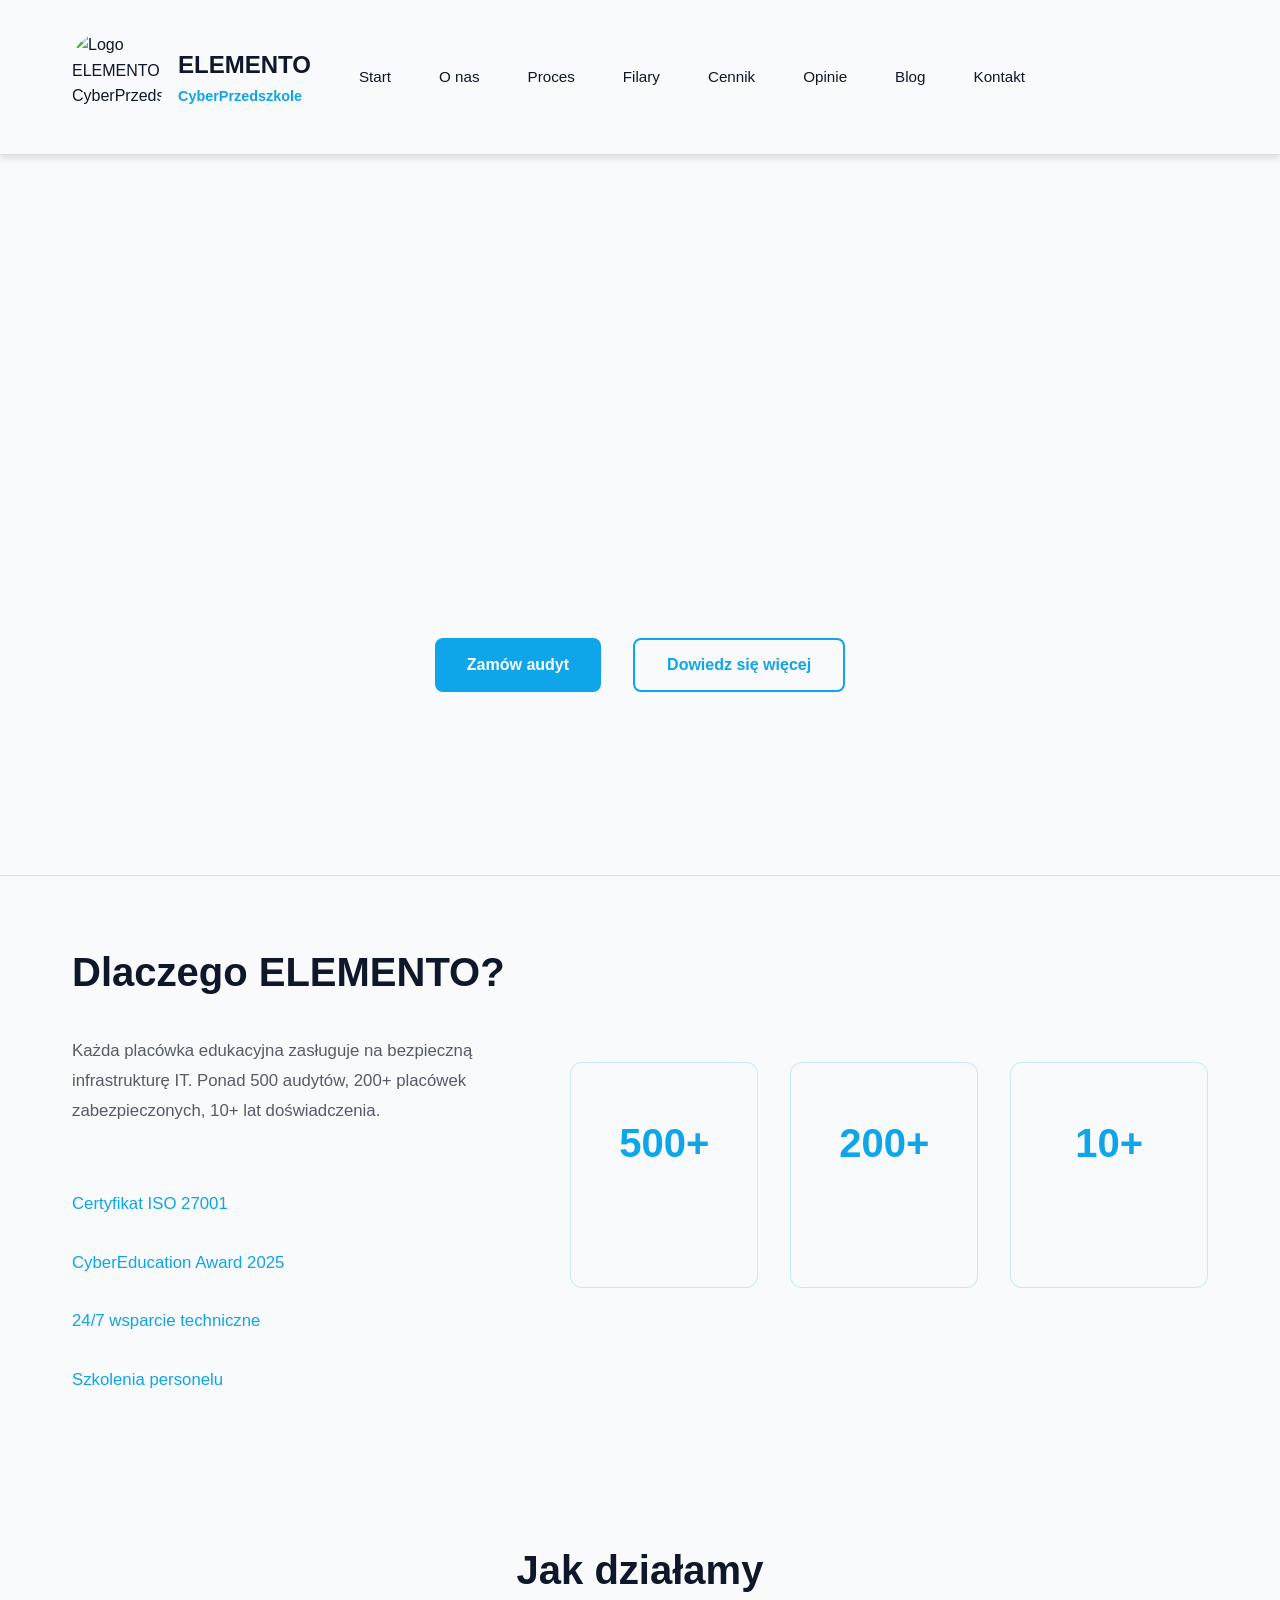
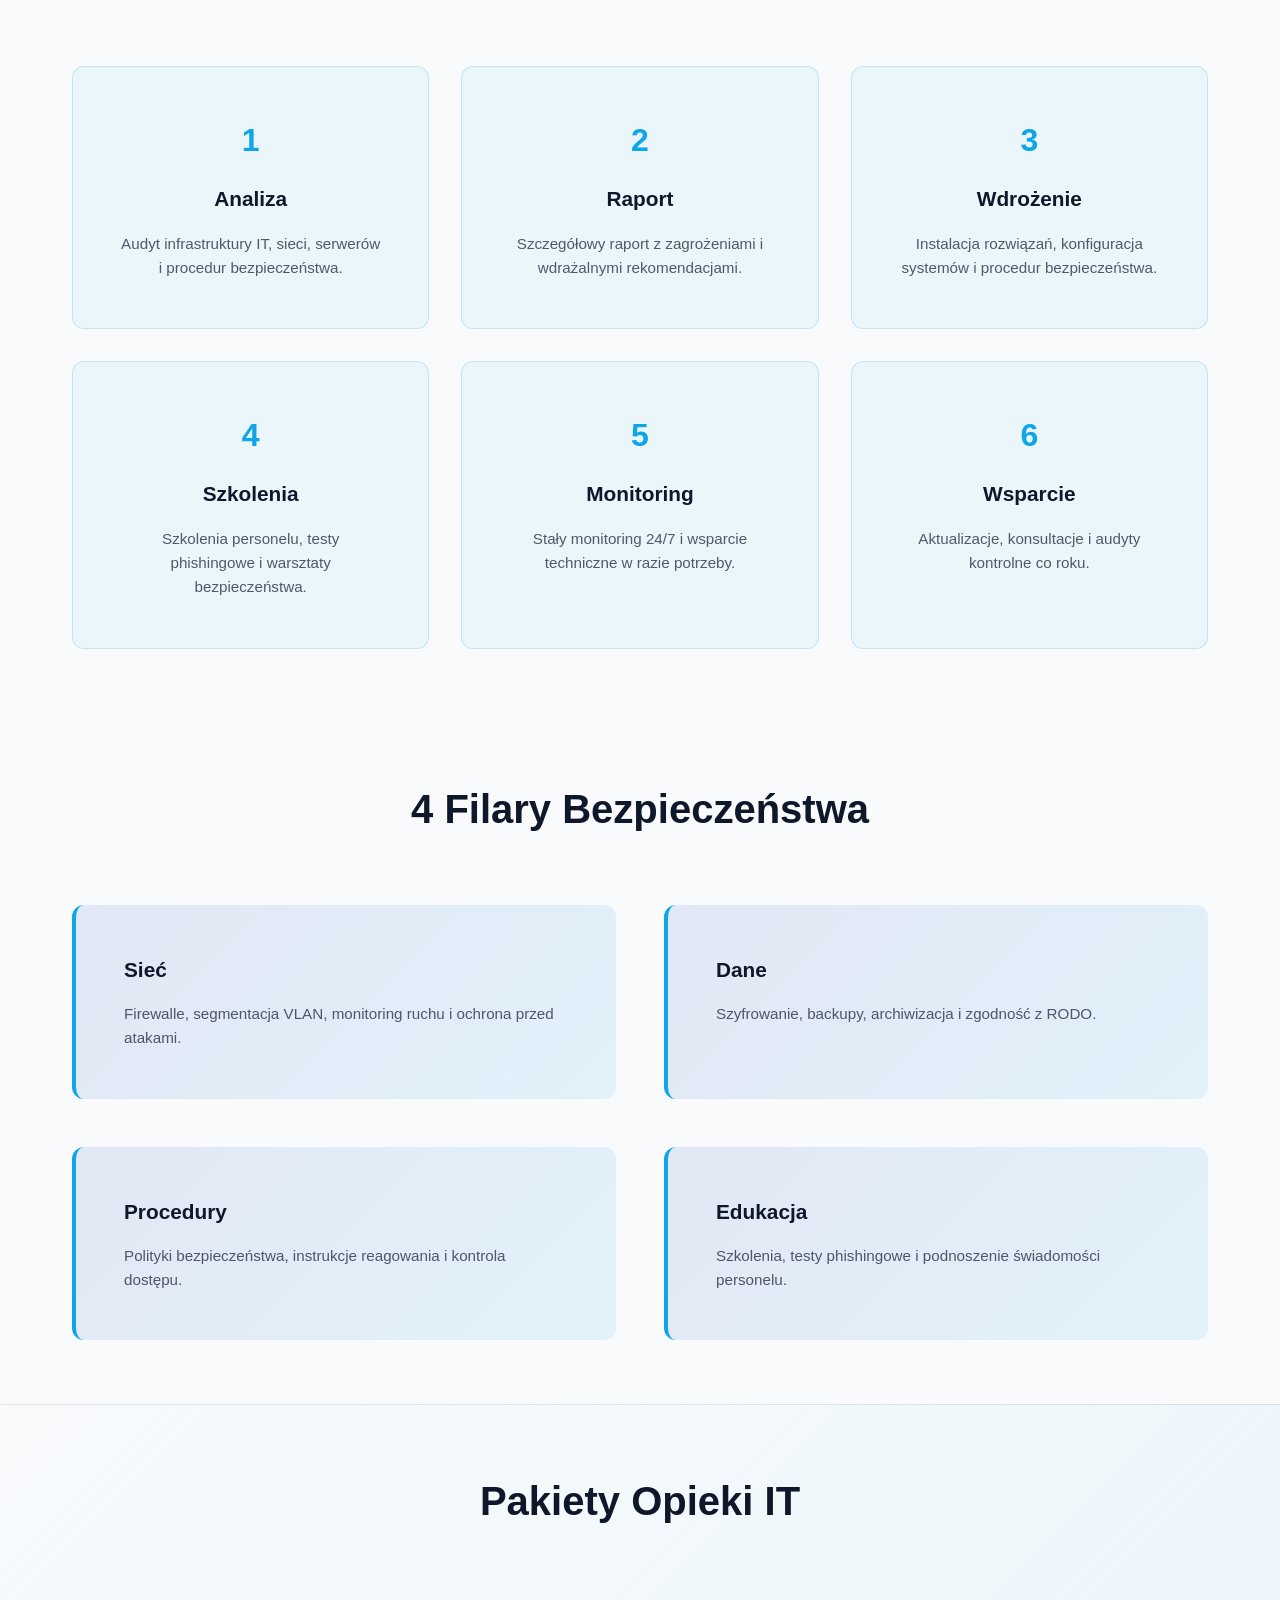
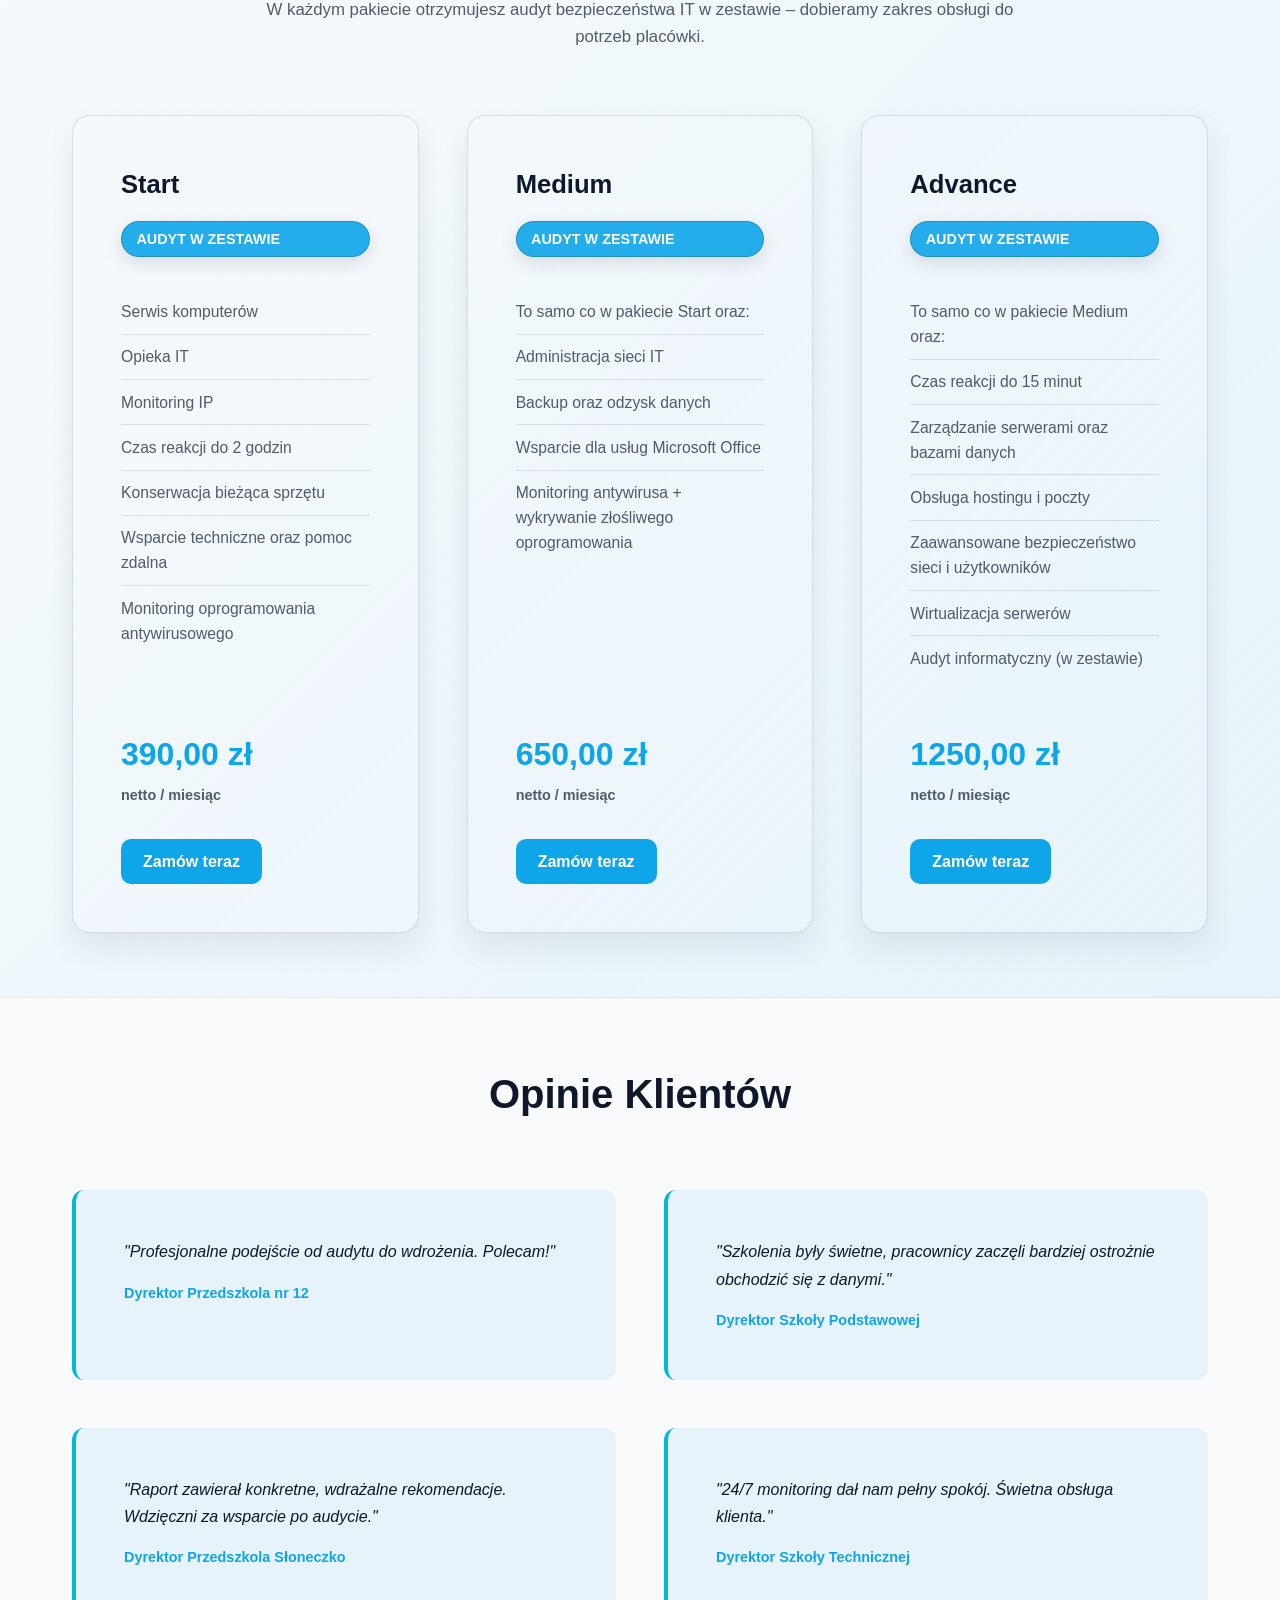
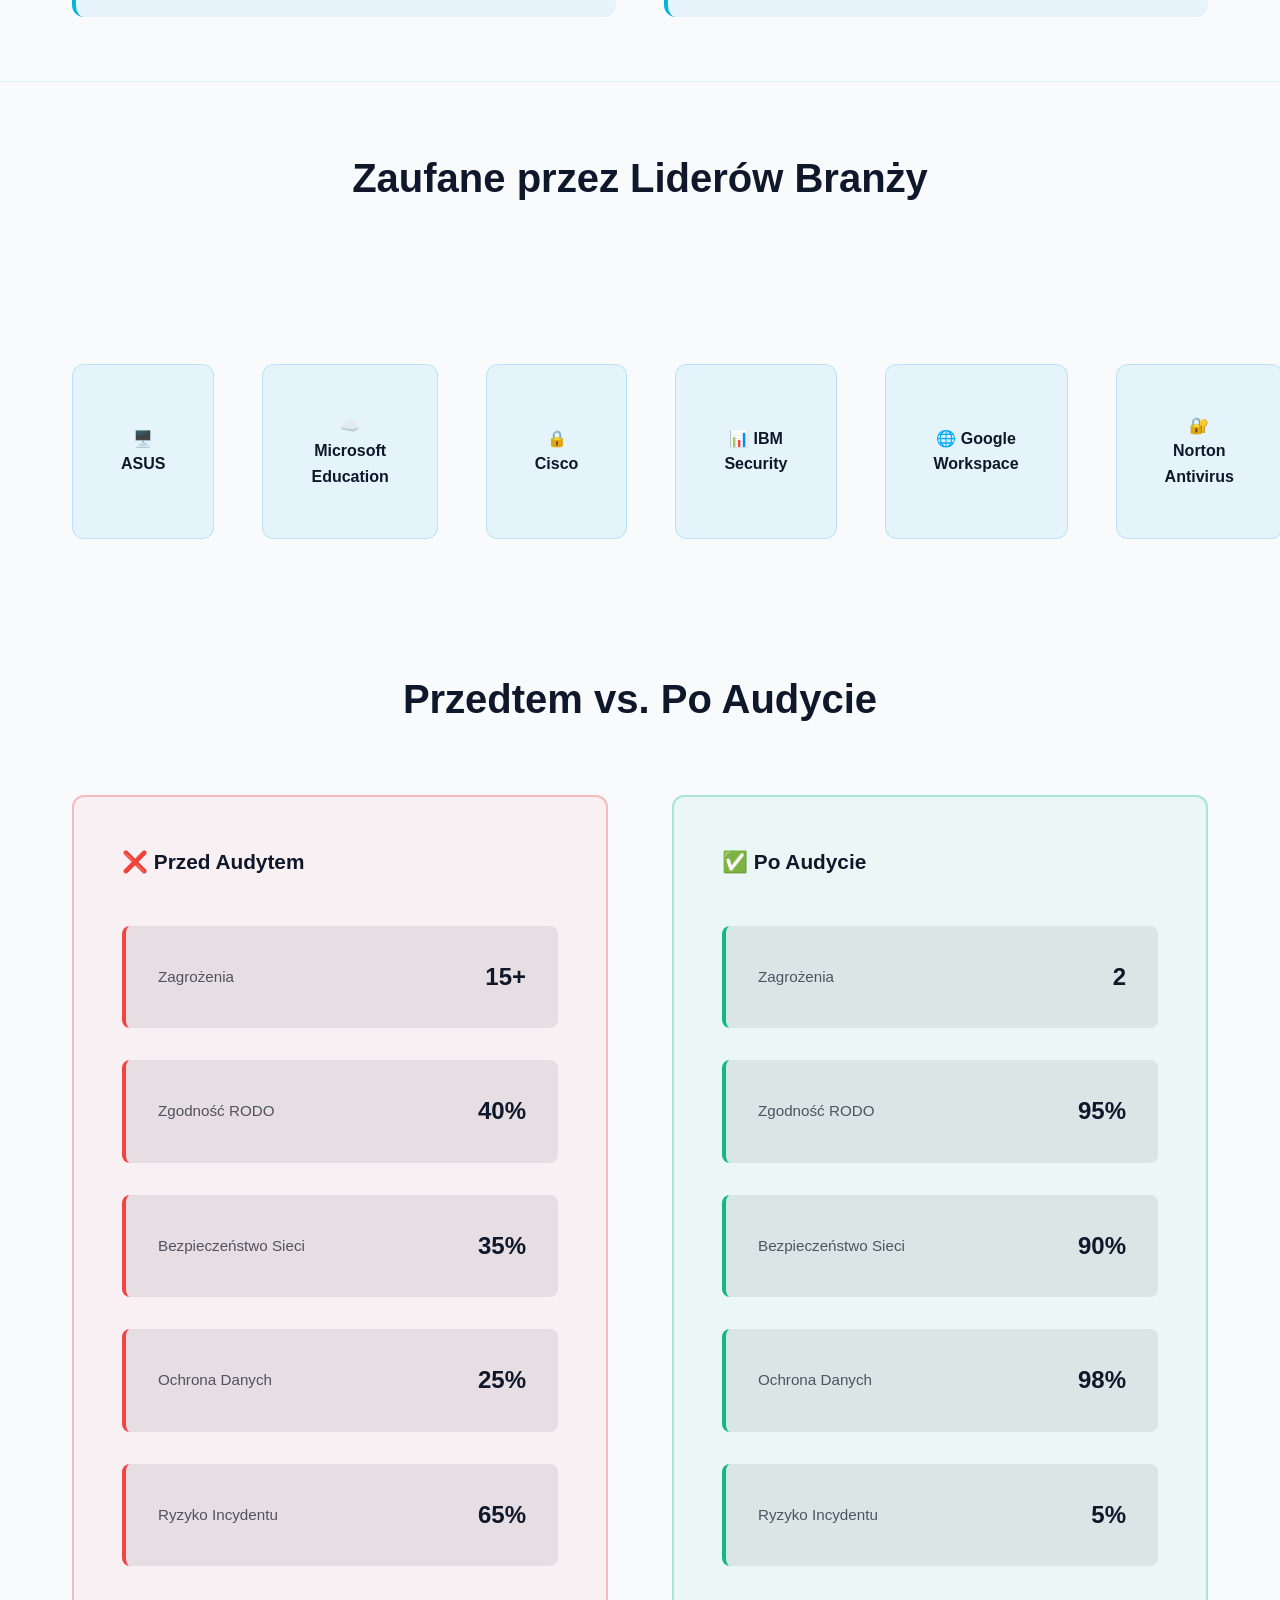
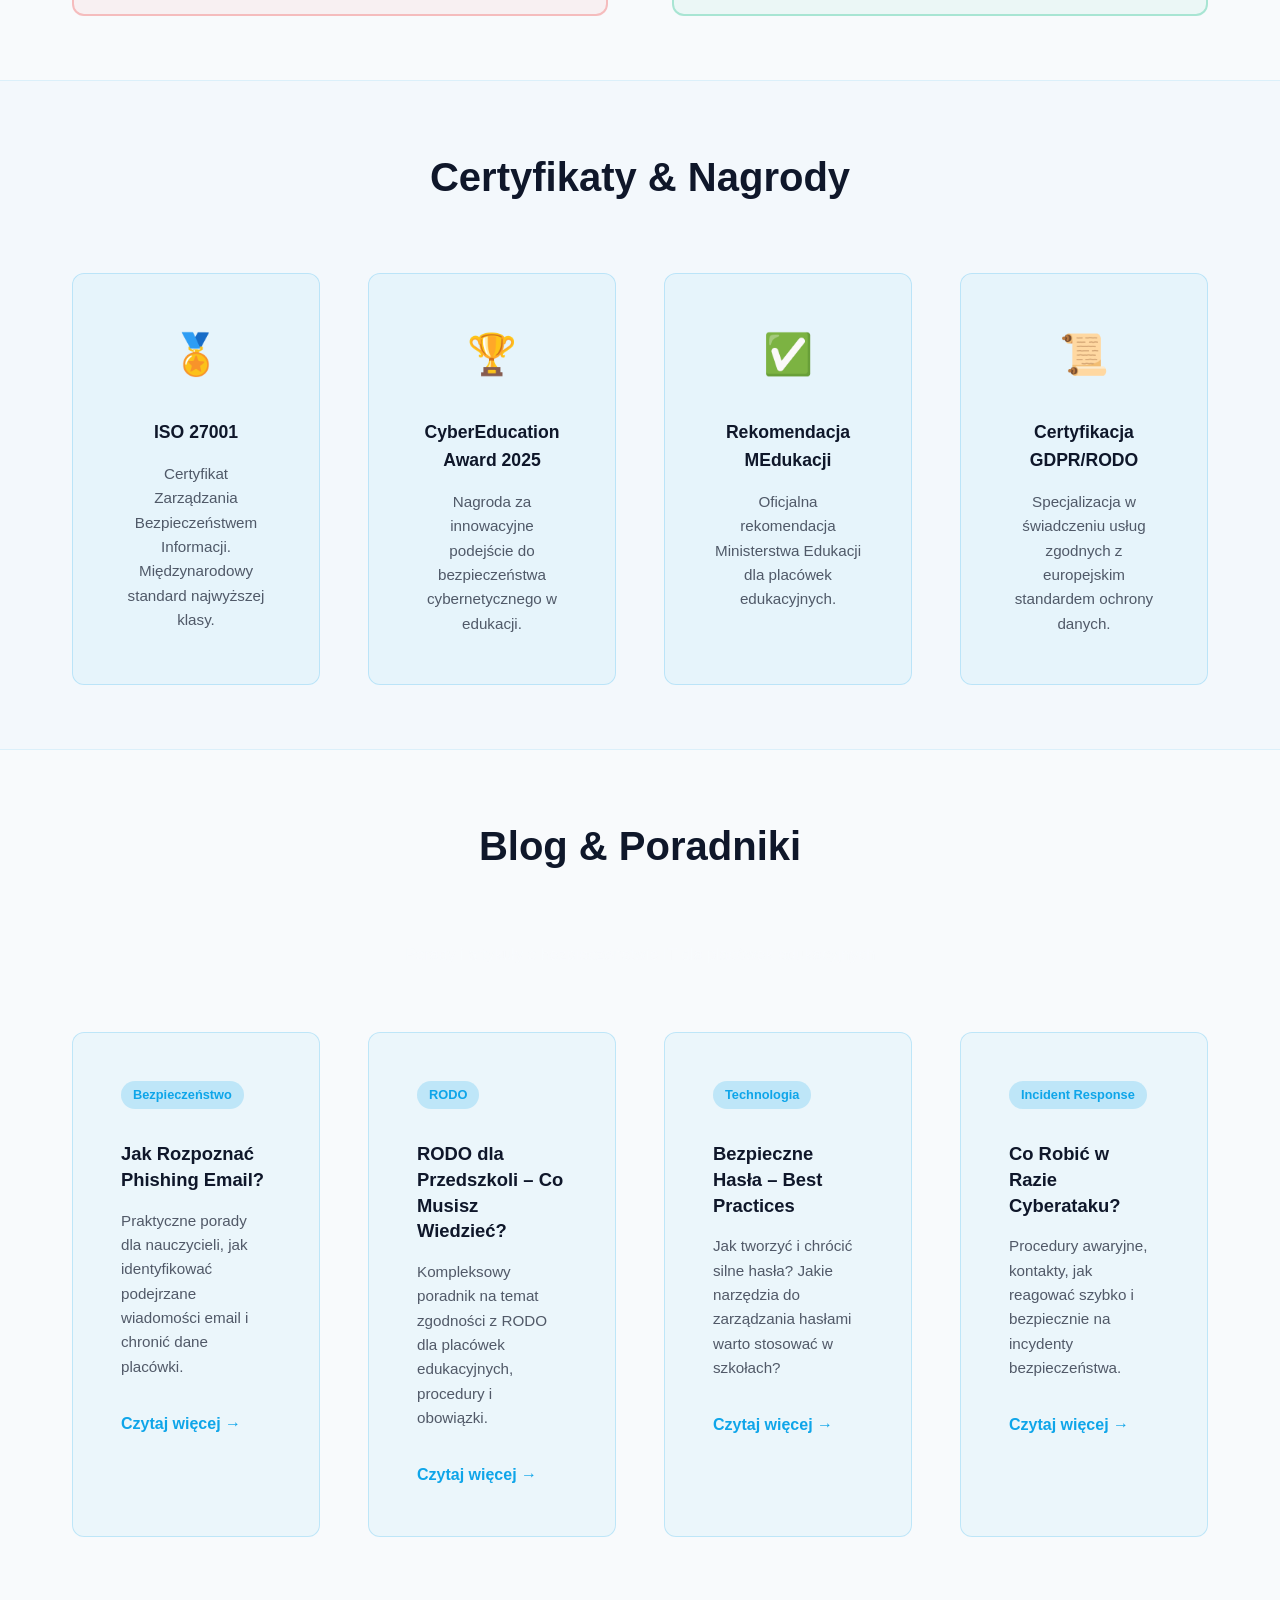
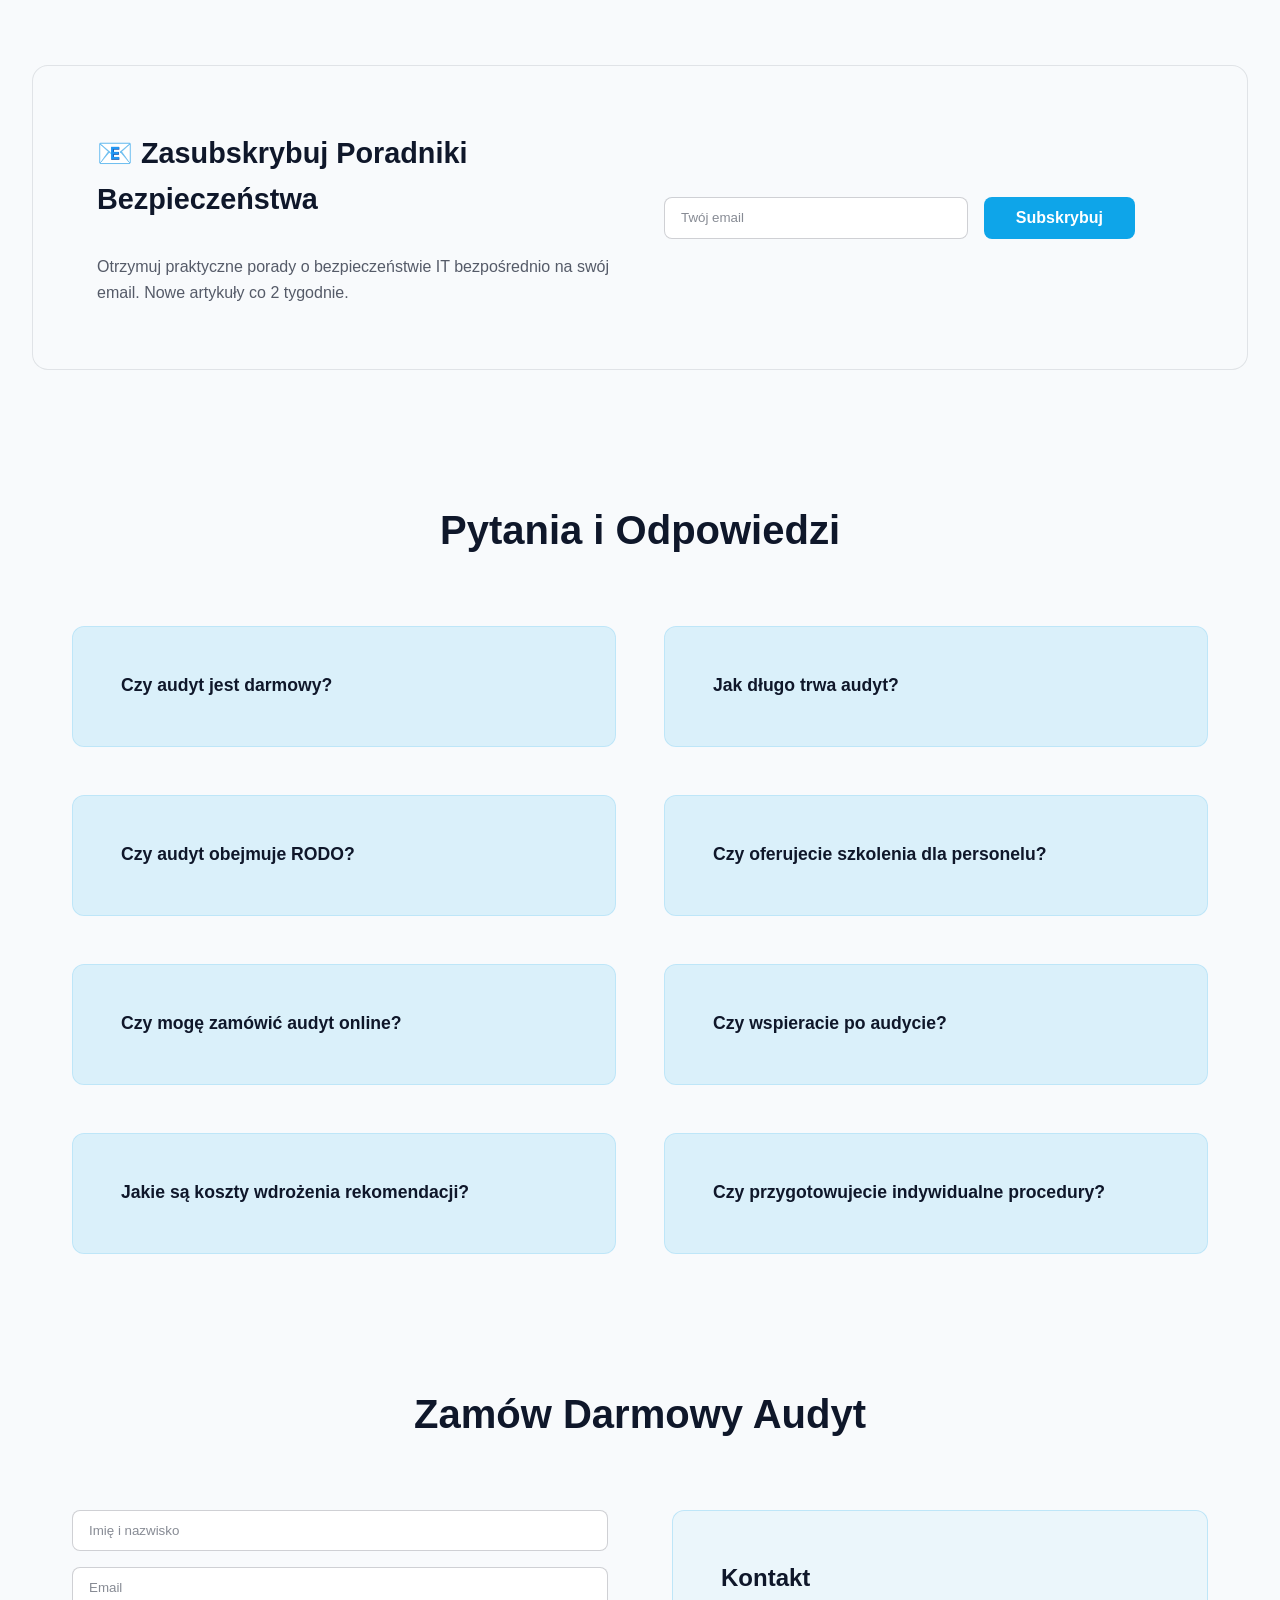
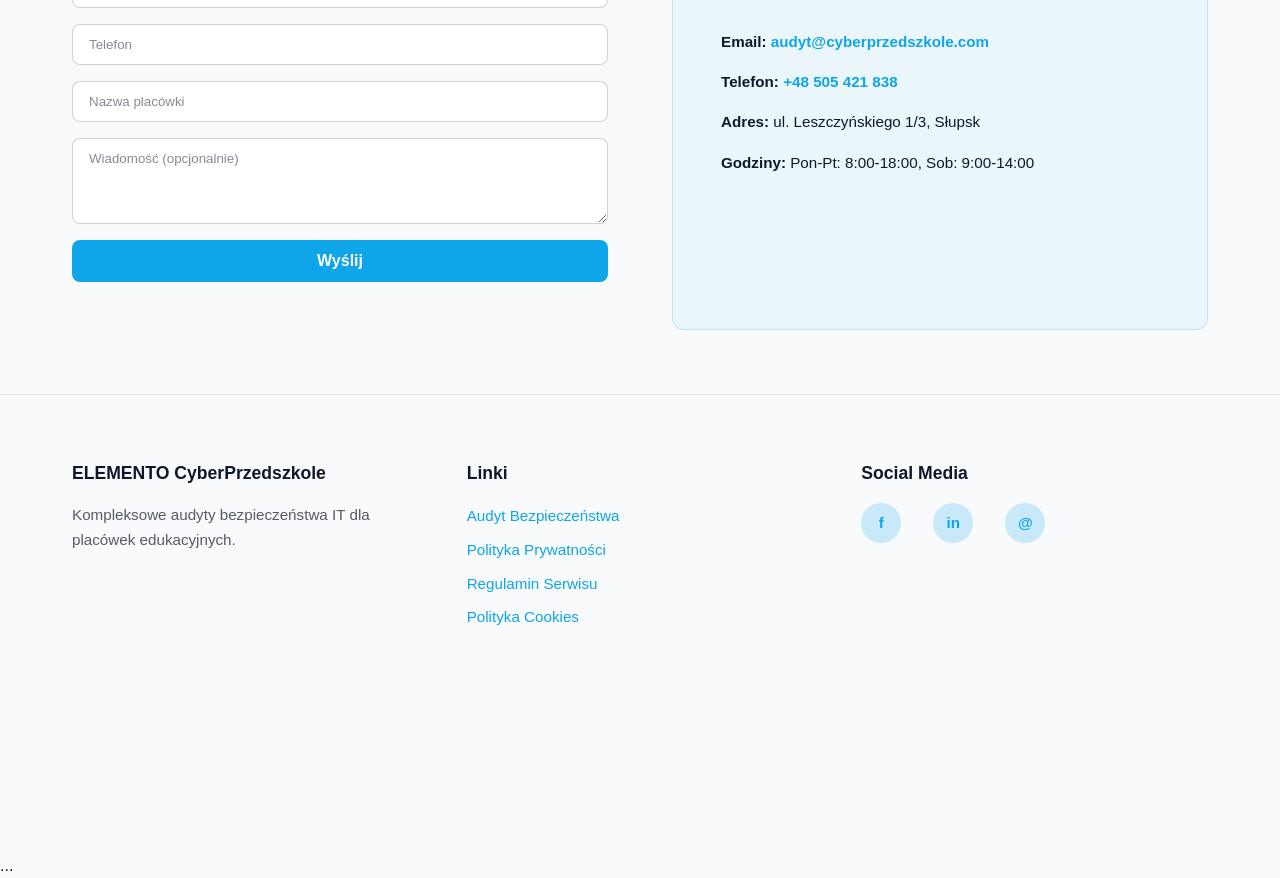
==== cyberprzedszkole-obecny-białe/index.html @ 1badabfc "Add files via upload" ====
<!DOCTYPE html>
<html lang="pl">

<head>
    <meta charset="UTF-8">
    <meta name="viewport" content="width=device-width, initial-scale=1.0">
    <meta http-equiv="X-UA-Compatible" content="ie=edge">

    <!-- Primary Meta Tags -->
    <title>ELEMENTO CyberPrzedszkole – Audyty IT dla Placówek Edukacyjnych</title>
    <meta name="title" content="ELEMENTO CyberPrzedszkole – Audyty IT dla Placówek Edukacyjnych">
    <meta name="description" content="Kompleksowe audyty bezpieczeństwa IT dla przedszkoli i szkół. Ochrona danych, segmentacja sieci, szkolenia personelu, zgodność RODO. Zamów darmowy audyt bezpieczeństwa.">
    <meta name="keywords" content="audyt IT, cyberbezpieczeństwo, RODO, ochrona danych, przedszkole, szkoła, Słupsk">
    <meta name="author" content="ELEMENTO CyberPrzedszkole">
    <meta name="robots" content="index, follow">
    <meta name="language" content="Polish">

    <!-- Open Graph Meta Tags (Social Media) -->
    <meta property="og:type" content="website">
    <meta property="og:url" content="https://cyberprzedszkole.com/">
    <meta property="og:title" content="ELEMENTO CyberPrzedszkole – Audyty IT">
    <meta property="og:description" content="Kompleksowe audyty bezpieczeństwa IT dla placówek edukacyjnych.">
    <meta property="og:locale" content="pl_PL">

    <!-- Favicon -->
    <link rel="icon" type="image/png" href="/pirtrues/favicon.png">
    <link rel="apple-touch-icon" href="/pirtrues/favicon.png">

    <!-- Stylesheet -->
    <link rel="stylesheet" href="style.css">
 
</head>

<body>

    <!-- ================= HEADER ================= -->
    <header class="main-header">
        <div class="container header-wrapper">
            <div class="logo-section">
                <img src="/pirtrues/logotest3.jpg" alt="Logo ELEMENTO CyberPrzedszkole" class="logo-img">
                <div class="logo-text">
                    <h1 class="logo-title">ELEMENTO</h1>
                    <span class="logo-subtitle">CyberPrzedszkole</span>
                </div>
            </div>
            <div class="menu-toggle" aria-label="Przełącz menu">☰</div>
            <nav class="nav-main">
                <ul class="nav-list">
                    <li><a href="#hero">Start</a></li>
                    <li><a href="#about">O nas</a></li>
                    <li><a href="#process">Proces</a></li>
                    <li><a href="#pillars">Filary</a></li>
                    <li><a href="#pricing">Cennik</a></li>
                    <li><a href="#testimonials">Opinie</a></li>
                    <li><a href="blog.html">Blog</a></li>
                    <li><a href="#contact">Kontakt</a></li>
                </ul>
            </nav>
        </div>
    </header>

    <!-- ================= HERO SECTION ================= -->
    <section id="hero" class="hero-section">
        <div class="container">
            <div class="hero-cta">
                <button class="btn-primary" onclick="document.getElementById('contact').scrollIntoView({behavior:'smooth'})">Zamów audyt</button>
                <a href="#about" class="btn-secondary">Dowiedz się więcej</a>
            </div>
        </div>
    </section>

    <!-- ================= ABOUT SECTION ================= -->
    <section id="about" class="about-section">
        <div class="container">
            <div class="about-content">
                <div class="about-text">
                    <h2>Dlaczego ELEMENTO?</h2>
                    <p>Każda placówka edukacyjna zasługuje na bezpieczną infrastrukturę IT. Ponad 500 audytów, 200+ placówek zabezpieczonych, 10+ lat doświadczenia.</p>
                    <ul class="about-list">
                        <li>Certyfikat ISO 27001</li>
                        <li>CyberEducation Award 2025</li>
                        <li>24/7 wsparcie techniczne</li>
                        <li>Szkolenia personelu</li>
                    </ul>
                </div>
                <div class="about-stats">
                    <div class="stat-small">
                        <span class="number">500+</span>
                        <p>Audytów</p>
                    </div>
                    <div class="stat-small">
                        <span class="number">200+</span>
                        <p>Placówek</p>
                    </div>
                    <div class="stat-small">
                        <span class="number">10+</span>
                        <p>Lat doświadczenia</p>
                    </div>
                </div>
            </div>
        </div>
    </section>

    <!-- ================= PROCESS SECTION ================= -->
    <section id="process" class="process-section">
        <div class="container">
            <h2 class="section-title">Jak działamy</h2>
            <div class="process-grid">
                <div class="process-card">
                    <div class="number">1</div>
                    <h3>Analiza</h3>
                    <p>Audyt infrastruktury IT, sieci, serwerów i procedur bezpieczeństwa.</p>
                </div>
                <div class="process-card">
                    <div class="number">2</div>
                    <h3>Raport</h3>
                    <p>Szczegółowy raport z zagrożeniami i wdrażalnymi rekomendacjami.</p>
                </div>
                <div class="process-card">
                    <div class="number">3</div>
                    <h3>Wdrożenie</h3>
                    <p>Instalacja rozwiązań, konfiguracja systemów i procedur bezpieczeństwa.</p>
                </div>
                <div class="process-card">
                    <div class="number">4</div>
                    <h3>Szkolenia</h3>
                    <p>Szkolenia personelu, testy phishingowe i warsztaty bezpieczeństwa.</p>
                </div>
                <div class="process-card">
                    <div class="number">5</div>
                    <h3>Monitoring</h3>
                    <p>Stały monitoring 24/7 i wsparcie techniczne w razie potrzeby.</p>
                </div>
                <div class="process-card">
                    <div class="number">6</div>
                    <h3>Wsparcie</h3>
                    <p>Aktualizacje, konsultacje i audyty kontrolne co roku.</p>
                </div>
            </div>
        </div>
    </section>

    <!-- ================= PILLARS SECTION ================= -->
    <section id="pillars" class="pillars-section">
        <div class="container">
            <h2 class="section-title">4 Filary Bezpieczeństwa</h2>
            <div class="pillars-grid">
                <div class="pillar">
                    <h3>Sieć</h3>
                    <p>Firewalle, segmentacja VLAN, monitoring ruchu i ochrona przed atakami.</p>
                </div>
                <div class="pillar">
                    <h3>Dane</h3>
                    <p>Szyfrowanie, backupy, archiwizacja i zgodność z RODO.</p>
                </div>
                <div class="pillar">
                    <h3>Procedury</h3>
                    <p>Polityki bezpieczeństwa, instrukcje reagowania i kontrola dostępu.</p>
                </div>
                <div class="pillar">
                    <h3>Edukacja</h3>
                    <p>Szkolenia, testy phishingowe i podnoszenie świadomości personelu.</p>
                </div>
            </div>
        </div>
    </section>

    <!-- ================= PRICING SECTION ================= -->
    <section id="pricing" class="pricing-section">
        <div class="container">
            <h2 class="section-title">Pakiety Opieki IT</h2>
            <p class="section-subtitle">W każdym pakiecie otrzymujesz audyt bezpieczeństwa IT w zestawie – dobieramy zakres obsługi do potrzeb placówki.</p>
            <div class="pricing-grid">
                <article class="pricing-card">
                    <h3 class="pricing-title">Start</h3>
                    <span class="pricing-badge">Audyt w zestawie</span>
                    <ul class="pricing-features">
                        <li>Serwis komputerów</li>
                        <li>Opieka IT</li>
                        <li>Monitoring IP</li>
                        <li>Czas reakcji do 2 godzin</li>
                        <li>Konserwacja bieżąca sprzętu</li>
                        <li>Wsparcie techniczne oraz pomoc zdalna</li>
                        <li>Monitoring oprogramowania antywirusowego</li>
                    </ul>
                    <div class="pricing-footer">
                        <span class="pricing-price">390,00 zł <span class="pricing-note">netto / miesiąc</span></span>
                        <a class="btn-primary pricing-cta" href="audit.html">Zamów teraz</a>
                    </div>
                </article>

                <article class="pricing-card">
                    <h3 class="pricing-title">Medium</h3>
                    <span class="pricing-badge">Audyt w zestawie</span>
                    <ul class="pricing-features">
                        <li>To samo co w pakiecie Start oraz:</li>
                        <li>Administracja sieci IT</li>
                        <li>Backup oraz odzysk danych</li>
                        <li>Wsparcie dla usług Microsoft Office</li>
                        <li>Monitoring antywirusa + wykrywanie złośliwego oprogramowania</li>
                    </ul>
                    <div class="pricing-footer">
                        <span class="pricing-price">650,00 zł <span class="pricing-note">netto / miesiąc</span></span>
                        <a class="btn-primary pricing-cta" href="audit.html">Zamów teraz</a>
                    </div>
                </article>

                <article class="pricing-card">
                    <h3 class="pricing-title">Advance</h3>
                    <span class="pricing-badge">Audyt w zestawie</span>
                    <ul class="pricing-features">
                        <li>To samo co w pakiecie Medium oraz:</li>
                        <li>Czas reakcji do 15 minut</li>
                        <li>Zarządzanie serwerami oraz bazami danych</li>
                        <li>Obsługa hostingu i poczty</li>
                        <li>Zaawansowane bezpieczeństwo sieci i użytkowników</li>
                        <li>Wirtualizacja serwerów</li>
                        <li>Audyt informatyczny (w zestawie)</li>
                    </ul>
                    <div class="pricing-footer">
                        <span class="pricing-price">1250,00 zł <span class="pricing-note">netto / miesiąc</span></span>
                        <a class="btn-primary pricing-cta" href="audit.html">Zamów teraz</a>
                    </div>
                </article>
            </div>
        </div>
    </section>

    <!-- ================= TESTIMONIALS SECTION ================= -->
    <section id="testimonials" class="testimonials-section">
        <div class="container">
            <h2 class="section-title">Opinie Klientów</h2>
            <div class="testimonials-grid">
                <div class="testimonial">
                    <p>"Profesjonalne podejście od audytu do wdrożenia. Polecam!"</p>
                    <span>Dyrektor Przedszkola nr 12</span>
                </div>
                <div class="testimonial">
                    <p>"Szkolenia były świetne, pracownicy zaczęli bardziej ostrożnie obchodzić się z danymi."</p>
                    <span>Dyrektor Szkoły Podstawowej</span>
                </div>
                <div class="testimonial">
                    <p>"Raport zawierał konkretne, wdrażalne rekomendacje. Wdzięczni za wsparcie po audycie."</p>
                    <span>Dyrektor Przedszkola Słoneczko</span>
                </div>
                <div class="testimonial">
                    <p>"24/7 monitoring dał nam pełny spokój. Świetna obsługa klienta."</p>
                    <span>Dyrektor Szkoły Technicznej</span>
                </div>
            </div>
        </div>
    </section>

    <!-- ================= PARTNERS SECTION ================= -->
    <section class="partners-section">
        <div class="container">
            <h2 class="section-title">Zaufane przez Liderów Branży</h2>
            <p style="text-align: center; color: rgba(248, 250, 252, 0.8); margin-bottom: 40px;">Współpracujemy z najlepszymi producentami sprzętu i oprogramowania edukacyjnego</p>
            <div class="partners-grid">
                <div class="partner-logo">
                    <span>🖥️ ASUS</span>
                </div>
                <div class="partner-logo">
                    <span>☁️ Microsoft Education</span>
                </div>
                <div class="partner-logo">
                    <span>🔒 Cisco</span>
                </div>
                <div class="partner-logo">
                    <span>📊 IBM Security</span>
                </div>
                <div class="partner-logo">
                    <span>🌐 Google Workspace</span>
                </div>
                <div class="partner-logo">
                    <span>🔐 Norton Antivirus</span>
                </div>
            </div>
        </div>
    </section>

    <!-- ================= BEFORE/AFTER COMPARISON ================= -->
    <section class="comparison-section">
        <div class="container">
            <h2 class="section-title">Przedtem vs. Po Audycie</h2>
            <div class="comparison-grid">
                <div class="comparison-card before">
                    <h3>❌ Przed Audytem</h3>
                    <div class="comparison-stats">
                        <div class="stat-item red">
                            <span class="stat-label">Zagrożenia</span>
                            <span class="stat-value">15+</span>
                        </div>
                        <div class="stat-item red">
                            <span class="stat-label">Zgodność RODO</span>
                            <span class="stat-value">40%</span>
                        </div>
                        <div class="stat-item red">
                            <span class="stat-label">Bezpieczeństwo Sieci</span>
                            <span class="stat-value">35%</span>
                        </div>
                        <div class="stat-item red">
                            <span class="stat-label">Ochrona Danych</span>
                            <span class="stat-value">25%</span>
                        </div>
                        <div class="stat-item red">
                            <span class="stat-label">Ryzyko Incydentu</span>
                            <span class="stat-value">65%</span>
                        </div>
                    </div>
                </div>

                <div class="comparison-card after">
                    <h3>✅ Po Audycie</h3>
                    <div class="comparison-stats">
                        <div class="stat-item green">
                            <span class="stat-label">Zagrożenia</span>
                            <span class="stat-value">2</span>
                        </div>
                        <div class="stat-item green">
                            <span class="stat-label">Zgodność RODO</span>
                            <span class="stat-value">95%</span>
                        </div>
                        <div class="stat-item green">
                            <span class="stat-label">Bezpieczeństwo Sieci</span>
                            <span class="stat-value">90%</span>
                        </div>
                        <div class="stat-item green">
                            <span class="stat-label">Ochrona Danych</span>
                            <span class="stat-value">98%</span>
                        </div>
                        <div class="stat-item green">
                            <span class="stat-label">Ryzyko Incydentu</span>
                            <span class="stat-value">5%</span>
                        </div>
                    </div>
                </div>
            </div>
        </div>
    </section>

    <!-- ================= CERTIFICATES SECTION ================= -->
    <section class="certificates-section">
        <div class="container">
            <h2 class="section-title">Certyfikaty & Nagrody</h2>
            <div class="certificates-grid">
                <div class="certificate-card">
                    <div class="certificate-icon">🏅</div>
                    <h3>ISO 27001</h3>
                    <p>Certyfikat Zarządzania Bezpieczeństwem Informacji. Międzynarodowy standard najwyższej klasy.</p>
                </div>
                <div class="certificate-card">
                    <div class="certificate-icon">🏆</div>
                    <h3>CyberEducation Award 2025</h3>
                    <p>Nagroda za innowacyjne podejście do bezpieczeństwa cybernetycznego w edukacji.</p>
                </div>
                <div class="certificate-card">
                    <div class="certificate-icon">✅</div>
                    <h3>Rekomendacja MEdukacji</h3>
                    <p>Oficjalna rekomendacja Ministerstwa Edukacji dla placówek edukacyjnych.</p>
                </div>
                <div class="certificate-card">
                    <div class="certificate-icon">📜</div>
                    <h3>Certyfikacja GDPR/RODO</h3>
                    <p>Specjalizacja w świadczeniu usług zgodnych z europejskim standardem ochrony danych.</p>
                </div>
            </div>
        </div>
    </section>

    <!-- ================= BLOG SECTION ================= -->
    <section class="blog-section">
        <div class="container">
            <h2 class="section-title">Blog & Poradniki</h2>
            <p style="text-align: center; color: rgba(248, 250, 252, 0.8); margin-bottom: 40px;">Porady i artykuły o bezpieczeństwie IT dla placówek edukacyjnych</p>
            <div class="blog-grid">
                <article class="blog-card">
                    <div class="blog-category">Bezpieczeństwo</div>
                    <h3>Jak Rozpoznać Phishing Email?</h3>
                    <p>Praktyczne porady dla nauczycieli, jak identyfikować podejrzane wiadomości email i chronić dane placówki.</p>
                    <a href="/blog.html" class="blog-link">Czytaj więcej →</a>
                </article>
                <article class="blog-card">
                    <div class="blog-category">RODO</div>
                    <h3>RODO dla Przedszkoli – Co Musisz Wiedzieć?</h3>
                    <p>Kompleksowy poradnik na temat zgodności z RODO dla placówek edukacyjnych, procedury i obowiązki.</p>
                    <a href="/blog.html" class="blog-link">Czytaj więcej →</a>
                </article>
                <article class="blog-card">
                    <div class="blog-category">Technologia</div>
                    <h3>Bezpieczne Hasła – Best Practices</h3>
                    <p>Jak tworzyć i chrócić silne hasła? Jakie narzędzia do zarządzania hasłami warto stosować w szkołach?</p>
                    <a href="/blog.html" class="blog-link">Czytaj więcej →</a>
                </article>
                <article class="blog-card">
                    <div class="blog-category">Incident Response</div>
                    <h3>Co Robić w Razie Cyberataku?</h3>
                    <p>Procedury awaryjne, kontakty, jak reagować szybko i bezpiecznie na incydenty bezpieczeństwa.</p>
                    <a href="/blog.html" class="blog-link">Czytaj więcej →</a>
                </article>
            </div>
        </div>
    </section>

    <!-- ================= NEWSLETTER SECTION ================= -->
    <section class="newsletter-section">
        <div class="container">
            <div class="newsletter-content">
                <div class="newsletter-text">
                    <h2>📧 Zasubskrybuj Poradniki Bezpieczeństwa</h2>
                    <p>Otrzymuj praktyczne porady o bezpieczeństwie IT bezpośrednio na swój email. Nowe artykuły co 2 tygodnie.</p>
                </div>
                <form class="newsletter-form" id="newsletterForm" novalidate>
                    <input type="email" name="newsletter_email" placeholder="Twój email" required>
                    <button type="submit" class="btn-primary">Subskrybuj</button>
                    <div id="newsletterMessage" class="form-message"></div>
                </form>
            </div>
        </div>
    </section>

    <!-- ================= FAQ SECTION ================= -->
    <section id="faq" class="faq-section">
        <div class="container">
            <h2 class="section-title">Pytania i Odpowiedzi</h2>
            <div class="faq-grid">
                <div class="faq-item">
                    <button class="faq-btn">Czy audyt jest darmowy?</button>
                    <div class="faq-content">
                        <p>Tak, pierwszy audyt bezpieczeństwa IT jest całkowicie bezpłatny. Obejmuje pełną analizę infrastruktury, raport z zagrożeniami i rekomendacjami.</p>
                    </div>
                </div>
                <div class="faq-item">
                    <button class="faq-btn">Jak długo trwa audyt?</button>
                    <div class="faq-content">
                        <p>Audyt trwa zwykle 1–2 dni robocze, w zależności od wielkości placówki i liczby urządzeń. Raport przygotowujemy w ciągu 24–48 godzin.</p>
                    </div>
                </div>
                <div class="faq-item">
                    <button class="faq-btn">Czy audyt obejmuje RODO?</button>
                    <div class="faq-content">
                        <p>Oczywiście. Sprawdzamy pełną zgodność z przepisami RODO, procedury przetwarzania danych, backupy i bezpieczeństwo informacji o uczniach.</p>
                    </div>
                </div>
                <div class="faq-item">
                    <button class="faq-btn">Czy oferujecie szkolenia dla personelu?</button>
                    <div class="faq-content">
                        <p>Tak, oferujemy szkolenia stacjonarne i online dla nauczycieli i administratorów, w tym testy phishingowe i warsztaty praktyczne.</p>
                    </div>
                </div>
                <div class="faq-item">
                    <button class="faq-btn">Czy mogę zamówić audyt online?</button>
                    <div class="faq-content">
                        <p>Tak, część audytów wykonujemy zdalnie z pełnym wsparciem naszego zespołu. Decydujemy razem, która forma będzie najlepsza dla Waszej placówki.</p>
                    </div>
                </div>
                <div class="faq-item">
                    <button class="faq-btn">Czy wspieracie po audycie?</button>
                    <div class="faq-content">
                        <p>Oczywiście! Zapewniamy wsparcie 30 dni po audycie, konsultacje dotyczące wdrażania rekomendacji oraz wsparcie 24/7 w razie incydentów.</p>
                    </div>
                </div>
                <div class="faq-item">
                    <button class="faq-btn">Jakie są koszty wdrożenia rekomendacji?</button>
                    <div class="faq-content">
                        <p>Koszty wdrożenia zależą od zakresu rekomendacji. Przygotowujemy harmonogram priorytetów, aby placówka mogła wdrażać rozwiązania etapowo.</p>
                    </div>
                </div>
                <div class="faq-item">
                    <button class="faq-btn">Czy przygotowujecie indywidualne procedury?</button>
                    <div class="faq-content">
                        <p>Tak, tworzymy procedury bezpieczeństwa dostosowane do potrzeb każdej placówki, jej infrastruktury IT i liczby pracowników.</p>
                    </div>
                </div>
            </div>
        </div>
    </section>

    <!-- ================= CONTACT SECTION ================= -->
    <section id="contact" class="contact-section">
        <div class="container">
            <h2 class="section-title">Zamów Darmowy Audyt</h2>
            <div class="contact-content">
                <form class="contact-form" id="contactForm" novalidate>
                    <input type="text" name="name" placeholder="Imię i nazwisko" required>
                    <input type="email" name="email" placeholder="Email" required>
                    <input type="tel" name="phone" placeholder="Telefon" required>
                    <input type="text" name="organization" placeholder="Nazwa placówki" required>
                    <textarea name="message" placeholder="Wiadomość (opcjonalnie)" rows="4"></textarea>
                    <button type="submit" class="btn-primary">Wyślij</button>
                    <div id="formMessage" class="form-message"></div>
                </form>
                <div class="contact-info">
                    <h3>Kontakt</h3>
                    <p><strong>Email:</strong> <a href="mailto:audyt@cyberprzedszkole.com">audyt@cyberprzedszkole.com</a></p>
                    <p><strong>Telefon:</strong> <a href="tel:+48505421838">+48 505 421 838</a></p>
                    <p><strong>Adres:</strong> ul. Leszczyńskiego 1/3, Słupsk</p>
                    <p><strong>Godziny:</strong> Pon-Pt: 8:00-18:00, Sob: 9:00-14:00</p>
                </div>
            </div>
        </div>
    </section>

    <!-- ================= FOOTER ================= -->
    <footer class="footer">
        <div class="container">
            <div class="footer-content">
                <div class="footer-section">
                    <h3>ELEMENTO CyberPrzedszkole</h3>
                    <p>Kompleksowe audyty bezpieczeństwa IT dla placówek edukacyjnych.</p>
                </div>
                <div class="footer-section">
                    <h4>Linki</h4>
                    <ul>
                        <li><a href="/audit.html">Audyt Bezpieczeństwa</a></li>
                        <li><a href="/privacy.html">Polityka Prywatności</a></li>
                        <li><a href="/terms.html">Regulamin Serwisu</a></li>
                        <li><a href="/cookies.html">Polityka Cookies</a></li>
                    </ul>
                </div>
                <div class="footer-section">
                    <h4>Social Media</h4>
                    <div class="social-links">
                        <a href="https://www.facebook.com/p/Elemento-Salon-Komputerowy-100063613991179/?locale=pl_PL" title="Facebook">f</a>
                        <a href="#" title="LinkedIn">in</a>
                        <a href="#" title="Instagram">@</a>
                    </div>
                </div>
            </div>
            <div class="footer-bottom">
                <p>&copy; 2026 ELEMENTO CyberPrzedszkole. Wszelkie prawa zastrzeżone.</p>
                <p>NIP: 839-124-XX-XX | ul. Leszczyńskiego 1/3, Słupsk</p>
            </div>
        </div>
    </footer>

   <!-- inne elementy strony -->
...
<!-- Back to Top Button -->
<button id="backToTop" class="back-to-top" aria-label="Powrót do góry">↑</button>

<!-- ================= CHATBOT ELEMENTO AI ================= -->




</body>

</html>
---- cyberprzedszkole-obecny-białe/style.css ----
/* ================= RESET I ZMIENNE ================= */

:root {
    --color-dark: #f8fafc;
    --color-light: #ffffff;
    --color-primary: #0ea5e9;
    --color-secondary: #1e40af;
    --color-accent: #06b6d4;
    --color-text: #0f172a;
    --color-text-light: rgba(15, 23, 42, 0.7);
    --font-primary: -apple-system, BlinkMacSystemFont, 'Segoe UI', Roboto, sans-serif;
    --spacing-xs: 0.5rem;
    --spacing-sm: 1rem;
    --spacing-md: 2rem;
    --spacing-lg: 3rem;
    --spacing-xl: 4rem;
    --transition: all 0.3s ease;
}

* {
    margin: 0;
    padding: 0;
    box-sizing: border-box;
}

html {
    scroll-behavior: smooth;
}

body {
    font-family: var(--font-primary);
    background-color: var(--color-dark);
    color: var(--color-text);
    line-height: 1.6;
    font-size: 16px;
    font-display: swap;
}

.container {
    max-width: 1200px;
    margin: 0 auto;
    padding: 0 var(--spacing-md);
}

a {
    color: inherit;
    text-decoration: none;
    transition: var(--transition);
}


/* ================= HEADER ================= */

.main-header {
    background-color: var(--color-dark);
    border-bottom: 1px solid rgba(15, 23, 42, 0.12);
    padding: var(--spacing-md) 0;
    position: sticky;
    top: 0;
    z-index: 1000;
    box-shadow: 0 2px 8px rgba(15, 23, 42, 0.15);
}

.header-wrapper {
    display: flex;
    justify-content: space-between;
    align-items: center;
    gap: var(--spacing-lg);
}

.logo-section {
    display: flex;
    align-items: center;
    gap: var(--spacing-sm);
    flex-shrink: 0;
}

.logo-img {
    width: 90px;
    border-radius: 32px;
    height: auto;
    aspect-ratio: 1;
}

.logo-text {
    display: flex;
    flex-direction: column;
}

.logo-title {
    font-size: 1.5rem;
    font-weight: 700;
    color: var(--color-text);
    margin: 0;
}

.logo-subtitle {
    font-size: 0.9rem;
    color: var(--color-primary);
    font-weight: 600;
}

.nav-main {
    flex: 1;
}

.nav-list {
    display: flex;
    list-style: none;
    gap: var(--spacing-lg);
}

.nav-list a {
    color: var(--color-text);
    font-weight: 500;
    font-size: 0.95rem;
    position: relative;
}

.nav-list a::after {
    content: '';
    position: absolute;
    bottom: -5px;
    left: 0;
    width: 0;
    height: 2px;
    background-color: var(--color-primary);
    transition: var(--transition);
}

.nav-list a:hover::after {
    width: 100%;
}

.menu-toggle {
    display: none;
    font-size: 1.8rem;
    cursor: pointer;
    color: var(--color-light);
    background: none;
    border: none;
}


/* ================= HERO SECTION ================= */

.hero-section {
    background-image: url('/pirtrues/tlo_biale.jpg');
    background-size: cover;
    background-position: center;
    background-repeat: no-repeat;
    color: var(--color-light);
    padding: var(--spacing-xl) var(--spacing-md);
    text-align: center;
    min-height: 80vh;
    display: flex;
    align-items: center;
    justify-content: center;
}

.hero-title {
    font-size: 3.5rem;
    font-weight: 700;
    margin-bottom: var(--spacing-md);
    line-height: 1.2;
}

.hero-subtitle {
    font-size: 1.3rem;
    margin-bottom: var(--spacing-lg);
    opacity: 0.95;
    max-width: 700px;
    margin-left: auto;
    margin-right: auto;
}

.hero-cta {
    display: flex;
    gap: var(--spacing-md);
    justify-content: center;
    flex-wrap: wrap;
    margin-top: 300px;
}


/* ================= BUTTONS ================= */

.btn-primary {
    color: #ffffff;
    padding: 12px 32px;
    font-size: 1rem;
    font-weight: 600;
    border: none;
    border-radius: 8px;
    cursor: pointer;
    transition: var(--transition);
    background: var(--color-primary);
}

.btn-primary:hover {
    transform: translateY(-2px);
    box-shadow: 0 8px 16px rgba(14, 165, 233, 0.25);
}

.btn-secondary {
    background-color: transparent;
    color: var(--color-primary);
    padding: 12px 32px;
    font-size: 1rem;
    font-weight: 600;
    border: 2px solid var(--color-primary);
    border-radius: 8px;
    cursor: pointer;
    transition: var(--transition);
}

.btn-secondary:hover {
    background-color: rgba(14, 165, 233, 0.1);
    color: var(--color-primary);
}


/* ================= ABOUT SECTION ================= */

.about-section {
    background-color: var(--color-dark);
    padding: var(--spacing-xl) var(--spacing-md);
    border-top: 1px solid rgba(15, 23, 42, 0.12);
}

.about-content {
    display: grid;
    grid-template-columns: 1fr 1fr;
    gap: var(--spacing-xl);
    align-items: center;
}

.about-text h2 {
    font-size: 2.5rem;
    margin-bottom: var(--spacing-md);
    color: var(--color-text);
}

.about-text p {
    font-size: 1.05rem;
    color: var(--color-text-light);
    margin-bottom: var(--spacing-md);
    line-height: 1.8;
}

.about-list {
    list-style: none;
    margin-top: var(--spacing-lg);
}

.about-list li {
    padding: var(--spacing-sm) 0;
    color: var(--color-primary);
    font-weight: 500;
    font-size: 1.05rem;
}

.about-stats {
    display: grid;
    grid-template-columns: repeat(3, 1fr);
    gap: var(--spacing-md);
}

.stat-small {
    background: rgba(255, 255, 255, 0.05);
    padding: var(--spacing-lg);
    border-radius: 12px;
    text-align: center;
    border: 1px solid rgba(14, 165, 233, 0.2);
}

.stat-small .number {
    font-size: 2.5rem;
    font-weight: 700;
    color: var(--color-primary);
    display: block;
}

.stat-small p {
    font-size: 0.95rem;
    color: rgba(248, 250, 252, 0.7);
    margin-top: var(--spacing-sm);
}


/* ================= SECTION TITLE ================= */

.section-title {
    font-size: 2.5rem;
    font-weight: 700;
    text-align: center;
    margin-bottom: var(--spacing-xl);
    color: var(--color-text);
}


/* ================= PROCESS SECTION ================= */

.process-section {
    background-color: var(--color-dark);
    padding: var(--spacing-xl) var(--spacing-md);
}

.process-grid {
    display: grid;
    grid-template-columns: repeat(3, 1fr);
    gap: var(--spacing-md);
}

.process-card {
    background: rgba(14, 165, 233, 0.05);
    padding: var(--spacing-lg);
    border-radius: 12px;
    border: 1px solid rgba(14, 165, 233, 0.2);
    text-align: center;
    transition: var(--transition);
}

.process-card:hover {
    border-color: var(--color-primary);
    box-shadow: 0 8px 24px rgba(14, 165, 233, 0.1);
    transform: translateY(-4px);
}

.process-card .number {
    display: block;
    font-size: 2rem;
    font-weight: 700;
    color: var(--color-primary);
    margin-bottom: var(--spacing-sm);
}

.process-card h3 {
    font-size: 1.3rem;
    margin-bottom: var(--spacing-sm);
    color: var(--color-text);
}

.process-card p {
    font-size: 0.95rem;
    color: var(--color-text-light);
    line-height: 1.6;
}


/* ================= PILLARS SECTION ================= */

.pillars-section {
    background-color: var(--color-dark);
    padding: var(--spacing-xl) var(--spacing-md);
}

.pillars-grid {
    display: grid;
    grid-template-columns: repeat(2, 1fr);
    gap: var(--spacing-lg);
}

.pillar {
    background: linear-gradient(135deg, rgba(30, 64, 175, 0.1) 0%, rgba(14, 165, 233, 0.1) 100%);
    padding: var(--spacing-lg);
    border-radius: 12px;
    border-left: 4px solid var(--color-primary);
}

.pillar h3 {
    font-size: 1.3rem;
    color: var(--color-text);
    margin-bottom: var(--spacing-sm);
}

.pillar p {
    color: var(--color-text-light);
    font-size: 0.95rem;
    line-height: 1.6;
}


/* ================= PRICING SECTION ================= */

.pricing-section {
    background: linear-gradient(135deg, rgba(248, 250, 252, 0.5), rgba(14, 165, 233, 0.08));
    padding: var(--spacing-xl) var(--spacing-md);
    border-top: 1px solid rgba(15, 23, 42, 0.08);
    border-bottom: 1px solid rgba(15, 23, 42, 0.08);
}

.pricing-section .section-subtitle {
    text-align: center;
    max-width: 760px;
    margin: 0 auto var(--spacing-xl);
    color: var(--color-text-light);
    font-size: 1.05rem;
    line-height: 1.6;
}

.pricing-grid {
    display: grid;
    grid-template-columns: repeat(3, 1fr);
    gap: var(--spacing-lg);
}

.pricing-card {
    background: rgba(255, 255, 255, 0.08);
    padding: var(--spacing-lg);
    border-radius: 18px;
    border: 1px solid rgba(15, 23, 42, 0.12);
    box-shadow: 0 14px 30px rgba(15, 23, 42, 0.08);
    transition: var(--transition);
    display: flex;
    flex-direction: column;
    min-height: 420px;
}

.pricing-card:hover {
    transform: translateY(-6px);
    border-color: rgba(14, 165, 233, 0.25);
    box-shadow: 0 18px 40px rgba(15, 23, 42, 0.12);
}

.pricing-title {
    font-size: 1.6rem;
    color: var(--color-text);
    margin-bottom: var(--spacing-sm);
}

.pricing-features {
    list-style: none;
    margin: 0;
    padding: 0;
    color: var(--color-text-light);
    flex: 1;
}

.pricing-features li {
    padding: 0.6rem 0;
    border-bottom: 1px solid rgba(15, 23, 42, 0.12);
    font-size: 0.98rem;
}

.pricing-features li:last-child {
    border-bottom: none;
}

.pricing-footer {
    margin-top: var(--spacing-lg);
}

.pricing-price {
    font-size: 2rem;
    font-weight: 700;
    color: var(--color-primary);
}

.pricing-note {
    display: block;
    color: var(--color-text-light);
    font-size: 0.9rem;
    margin-top: 0.25rem;
}

.pricing-badge {
    display: inline-flex;
    align-items: center;
    gap: 0.4rem;
    font-size: 0.9rem;
    font-weight: 700;
    color: var(--color-dark);
    background: rgba(14, 165, 233, 0.9);
    border: 1px solid rgba(15, 23, 42, 0.2);
    border-radius: 999px;
    padding: 0.35rem 0.9rem;
    margin-bottom: var(--spacing-md);
    box-shadow: 0 6px 18px rgba(15, 23, 42, 0.12);
    text-transform: uppercase;
}

.pricing-cta {
    display: inline-block;
    margin-top: var(--spacing-md);
    padding: 10px 22px;
    border-radius: 10px;
    font-weight: 700;
    text-align: center;
}

@media (max-width: 1024px) {
    .pricing-grid {
        grid-template-columns: repeat(2, 1fr);
    }
}

@media (max-width: 768px) {
    .pricing-grid {
        grid-template-columns: 1fr;
    }
}


/* ================= TESTIMONIALS SECTION ================= */

.testimonials-section {
    background-color: var(--color-dark);
    padding: var(--spacing-xl) var(--spacing-md);
}

.testimonials-grid {
    display: grid;
    grid-template-columns: repeat(2, 1fr);
    gap: var(--spacing-lg);
}

.testimonial {
    background: rgba(14, 165, 233, 0.08);
    padding: var(--spacing-lg);
    border-radius: 12px;
    border-left: 4px solid var(--color-accent);
}

.testimonial p {
    font-size: 1rem;
    color: var(--color-text);
    margin-bottom: var(--spacing-sm);
    font-style: italic;
    line-height: 1.7;
}

.testimonial span {
    display: block;
    font-size: 0.9rem;
    color: var(--color-primary);
    font-weight: 600;
}

.partner-logo {
    background: rgba(14, 165, 233, 0.08);
    padding: var(--spacing-lg);
    border-radius: 12px;
    border: 1px solid rgba(14, 165, 233, 0.2);
    display: flex;
    align-items: center;
    justify-content: center;
    text-align: center;
    font-weight: 600;
    color: var(--color-text);
    transition: var(--transition);
    cursor: pointer;
}


/* ================= PARTNERS SECTION ================= */

.partners-section {
    background-color: var(--color-dark);
    padding: var(--spacing-xl) var(--spacing-md);
    border-top: 1px solid rgba(14, 165, 233, 0.1);
}

.partners-grid {
    display: grid;
    grid-template-columns: repeat(6, 1fr);
    gap: var(--spacing-lg);
    margin-top: var(--spacing-xl);
}

.partner-logo {
    background: rgba(14, 165, 233, 0.08);
    padding: var(--spacing-lg);
    border-radius: 12px;
    border: 1px solid rgba(14, 165, 233, 0.2);
    display: flex;
    align-items: center;
    justify-content: center;
    text-align: center;
    font-weight: 600;
    color: var(--color-text);
    transition: var(--transition);
    cursor: pointer;
}

.partner-logo:hover {
    border-color: var(--color-primary);
    background: rgba(14, 165, 233, 0.15);
    transform: scale(1.05);
}


/* ================= COMPARISON SECTION ================= */

.comparison-section {
    background-color: var(--color-dark);
    padding: var(--spacing-xl) var(--spacing-md);
}

.comparison-grid {
    display: grid;
    grid-template-columns: 1fr 1fr;
    gap: var(--spacing-xl);
    margin-top: var(--spacing-xl);
}

.comparison-card {
    padding: var(--spacing-lg);
    border-radius: 12px;
    border: 2px solid;
}

.comparison-card.before {
    background: rgba(239, 68, 68, 0.05);
    border-color: rgba(239, 68, 68, 0.3);
}

.comparison-card.after {
    background: rgba(16, 185, 129, 0.05);
    border-color: rgba(16, 185, 129, 0.3);
}

.comparison-card h3 {
    font-size: 1.3rem;
    margin-bottom: var(--spacing-lg);
    color: var(--color-text);
}

.comparison-stats {
    display: flex;
    flex-direction: column;
    gap: var(--spacing-md);
}

.stat-item {
    display: flex;
    justify-content: space-between;
    align-items: center;
    padding: var(--spacing-md);
    border-radius: 8px;
    background: rgba(15, 23, 42, 0.08);
}

.stat-item.red {
    border-left: 4px solid #ef4444;
}

.stat-item.green {
    border-left: 4px solid #10b981;
}

.stat-label {
    font-size: 0.95rem;
    color: var(--color-text-light);
}

.stat-value {
    font-size: 1.5rem;
    font-weight: 700;
    color: var(--color-text);
}


/* ================= CERTIFICATES SECTION ================= */

.certificates-section {
    background: rgba(14, 165, 233, 0.02);
    padding: var(--spacing-xl) var(--spacing-md);
    border-top: 1px solid rgba(14, 165, 233, 0.1);
    border-bottom: 1px solid rgba(14, 165, 233, 0.1);
}

.certificates-grid {
    display: grid;
    grid-template-columns: repeat(4, 1fr);
    gap: var(--spacing-lg);
    margin-top: var(--spacing-xl);
}

.certificate-card {
    background: rgba(14, 165, 233, 0.05);
    padding: var(--spacing-lg);
    border-radius: 12px;
    border: 1px solid rgba(14, 165, 233, 0.2);
    text-align: center;
    transition: var(--transition);
}

.certificate-card:hover {
    border-color: var(--color-primary);
    box-shadow: 0 8px 24px rgba(14, 165, 233, 0.1);
    transform: translateY(-4px);
}

.certificate-icon {
    font-size: 2.5rem;
    margin-bottom: var(--spacing-md);
    display: block;
}

.certificate-card h3 {
    font-size: 1.1rem;
    color: var(--color-text);
    margin-bottom: var(--spacing-sm);
}

.certificate-card p {
    color: var(--color-text-light);
    font-size: 0.95rem;
    line-height: 1.6;
}


/* ================= BLOG SECTION ================= */

.blog-section {
    background-color: var(--color-dark);
    padding: var(--spacing-xl) var(--spacing-md);
}

.blog-grid {
    display: grid;
    grid-template-columns: repeat(4, 1fr);
    gap: var(--spacing-lg);
    margin-top: var(--spacing-xl);
}

.blog-card {
    background: rgba(14, 165, 233, 0.05);
    padding: var(--spacing-lg);
    border-radius: 12px;
    border: 1px solid rgba(14, 165, 233, 0.2);
    transition: var(--transition);
}

.blog-card:hover {
    border-color: var(--color-primary);
    box-shadow: 0 8px 24px rgba(14, 165, 233, 0.15);
    transform: translateY(-4px);
}

.blog-category {
    display: inline-block;
    background: rgba(14, 165, 233, 0.2);
    color: var(--color-primary);
    padding: 4px 12px;
    border-radius: 20px;
    font-size: 0.8rem;
    font-weight: 600;
    margin-bottom: var(--spacing-md);
}

.blog-card h3 {
    font-size: 1.15rem;
    color: var(--color-text);
    margin-bottom: var(--spacing-sm);
    line-height: 1.4;
}

.blog-card p {
    color: var(--color-text-light);
    font-size: 0.95rem;
    line-height: 1.6;
    margin-bottom: var(--spacing-md);
    flex-grow: 1;
}

.blog-link {
    color: var(--color-primary);
    font-weight: 600;
    transition: var(--transition);
}

.blog-link:hover {
    color: var(--color-accent);
}


/* ================= NEWSLETTER SECTION ================= */

.newsletter-section {
    background: rgba(248, 250, 252, 0.8);
    padding: var(--spacing-xl) var(--spacing-md);
    border: 1px solid rgba(15, 23, 42, 0.1);
    border-radius: 16px;
    margin: var(--spacing-xl) var(--spacing-md);
}

.newsletter-content {
    display: grid;
    grid-template-columns: 1fr 1fr;
    gap: var(--spacing-lg);
    align-items: center;
}

.newsletter-text h2 {
    font-size: 1.8rem;
    color: var(--color-text);
    margin-bottom: var(--spacing-md);
}

.newsletter-text p {
    color: var(--color-text-light);
    font-size: 1rem;
    line-height: 1.6;
}

.newsletter-form {
    display: flex;
    gap: var(--spacing-sm);
}

.newsletter-form input {
    flex: 1;
    padding: 12px 16px;
    background-color: rgba(255, 255, 255, 0.9);
    border: 1px solid rgba(15, 23, 42, 0.2);
    border-radius: 8px;
    color: var(--color-text);
    font-family: inherit;
    transition: var(--transition);
}

.newsletter-form input:focus {
    outline: none;
    border-color: var(--color-primary);
    box-shadow: 0 0 0 3px rgba(14, 165, 233, 0.2);
}

.newsletter-form input::placeholder {
    color: rgba(15, 23, 42, 0.5);
}

.newsletter-form .btn-primary {
    white-space: nowrap;
}


/* ================= RESPONSIVE ADDITIONS ================= */

@media (max-width: 1024px) {
    .partners-grid {
        grid-template-columns: repeat(3, 1fr);
    }
    .certificates-grid {
        grid-template-columns: repeat(2, 1fr);
    }
    .blog-grid {
        grid-template-columns: repeat(2, 1fr);
    }
}

@media (max-width: 768px) {
    .partners-grid {
        grid-template-columns: repeat(2, 1fr);
    }
    .comparison-grid {
        grid-template-columns: 1fr;
    }
    .certificates-grid {
        grid-template-columns: 1fr;
    }
    .blog-grid {
        grid-template-columns: 1fr;
    }
    .newsletter-content {
        grid-template-columns: 1fr;
    }
    .newsletter-form {
        flex-direction: column;
    }
    .newsletter-form input {
        width: 100%;
    }
    .newsletter-form .btn-primary {
        width: 100%;
    }
}


/* ================= BLOG PAGE STYLES ================= */

.blog-header {
    background: linear-gradient(135deg, rgba(14, 165, 233, 0.1), rgba(30, 64, 175, 0.1));
    padding: var(--spacing-xl) 0;
    text-align: center;
    border-bottom: 1px solid rgba(14, 165, 233, 0.2);
}

.blog-header h1 {
    font-size: 3rem;
    margin-bottom: var(--spacing-md);
    color: var(--color-primary);
}

.blog-header p {
    font-size: 1.1rem;
    color: #94a3b8;
}

.blog-articles {
    padding: var(--spacing-xl) 0;
}

.article {
    background: rgba(255, 255, 255, 0.9);
    border: 1px solid rgba(15, 23, 42, 0.1);
    border-radius: 12px;
    padding: var(--spacing-lg);
    margin-bottom: var(--spacing-lg);
    transition: all var(--transition);
}

.article:hover {
    border-color: rgba(14, 165, 233, 0.4);
    box-shadow: 0 8px 32px rgba(15, 23, 42, 0.08);
}

.article-meta {
    display: flex;
    gap: var(--spacing-md);
    margin-bottom: var(--spacing-md);
    flex-wrap: wrap;
}

.article-category {
    background: rgba(14, 165, 233, 0.15);
    color: var(--color-primary);
    padding: 4px 12px;
    border-radius: 20px;
    font-size: 0.85rem;
    font-weight: 600;
}

.article-date {
    color: rgba(15, 23, 42, 0.6);
    font-size: 0.9rem;
    align-self: center;
}

.article h2 {
    font-size: 1.8rem;
    color: var(--color-text);
    margin-bottom: var(--spacing-md);
    cursor: pointer;
    transition: color var(--transition);
}

.article h2:hover {
    color: var(--color-primary);
}

.article-excerpt {
    color: var(--color-text-light);
    font-size: 1.05rem;
    line-height: 1.6;
    margin-bottom: var(--spacing-md);
}

.article-content {
    display: none;
    margin-top: var(--spacing-lg);
    padding-top: var(--spacing-lg);
    border-top: 1px solid rgba(14, 165, 233, 0.1);
}

.article-content.open {
    display: block;
    animation: fadeIn 0.3s ease-in;
}

.article-content h3 {
    color: var(--color-primary);
    font-size: 1.3rem;
    margin-top: var(--spacing-md);
    margin-bottom: var(--spacing-sm);
}

.article-content p {
    color: #cbd5e1;
    line-height: 1.8;
    margin-bottom: var(--spacing-md);
}

.article-content ul,
.article-content ol {
    color: #cbd5e1;
    line-height: 1.8;
    margin-left: var(--spacing-lg);
    margin-bottom: var(--spacing-md);
}

.article-content li {
    margin-bottom: var(--spacing-sm);
}

.article-content blockquote {
    border-left: 4px solid var(--color-primary);
    padding-left: var(--spacing-md);
    color: #94a3b8;
    font-style: italic;
    margin: var(--spacing-lg) 0;
}

.article-content pre {
    background: rgba(0, 0, 0, 0.3);
    padding: var(--spacing-md);
    border-radius: 8px;
    overflow-x: auto;
    margin: var(--spacing-md) 0;
    color: #10b981;
    font-family: 'Courier New', monospace;
}

.read-more {
    background: var(--color-primary);
    color: var(--color-dark);
    border: none;
    padding: var(--spacing-sm) var(--spacing-md);
    border-radius: 6px;
    cursor: pointer;
    font-weight: 600;
    transition: all var(--transition);
    display: inline-block;
    margin-top: var(--spacing-sm);
    text-decoration: none;
}

.read-more:hover {
    background: var(--color-secondary);
    transform: translateY(-2px);
}

@media (max-width: 768px) {
    .blog-header h1 {
        font-size: 2rem;
    }
    .article {
        padding: var(--spacing-md);
    }
    .article h2 {
        font-size: 1.3rem;
    }
    .article-meta {
        flex-direction: column;
    }
}

@keyframes fadeIn {
    from {
        opacity: 0;
        max-height: 0;
    }
    to {
        opacity: 1;
        max-height: 1000px;
    }
}


/* ================= FAQ SECTION ================= */

.faq-section {
    background-color: var(--color-dark);
    padding: var(--spacing-xl) var(--spacing-md);
}

.faq-grid {
    display: grid;
    grid-template-columns: repeat(2, 1fr);
    gap: var(--spacing-lg);
}

.faq-item {
    background: rgba(14, 165, 233, 0.05);
    border-radius: 12px;
    border: 1px solid rgba(14, 165, 233, 0.2);
    overflow: hidden;
}

.faq-btn {
    width: 100%;
    padding: var(--spacing-lg);
    background: rgba(14, 165, 233, 0.08);
    color: var(--color-text);
    border: none;
    text-align: left;
    font-size: 1.1rem;
    font-weight: 600;
    cursor: pointer;
    transition: var(--transition);
    border-bottom: 2px solid transparent;
}

.faq-btn:hover {
    background: rgba(14, 165, 233, 0.15);
    border-bottom-color: var(--color-primary);
}

.faq-content {
    max-height: 0;
    overflow: hidden;
    transition: max-height 0.4s ease-out;
}

.faq-item.open .faq-content {
    max-height: 500px;
    padding: var(--spacing-lg);
    background: rgba(14, 165, 233, 0.02);
}

.faq-content p {
    color: var(--color-text-light);
    line-height: 1.7;
    margin: 0;
}


/* ================= CONTENT SECTIONS ================= */

.content-section {
    background-color: var(--color-dark);
    padding: var(--spacing-xl) var(--spacing-md);
}

.content-section.alt-bg {
    background-color: rgba(14, 165, 233, 0.02);
    border-top: 1px solid rgba(14, 165, 233, 0.1);
    border-bottom: 1px solid rgba(14, 165, 233, 0.1);
}

.two-col,
.three-col {
    display: grid;
    gap: var(--spacing-lg);
    margin-top: var(--spacing-xl);
}

.two-col {
    grid-template-columns: 1fr 1fr;
}

.three-col {
    grid-template-columns: repeat(3, 1fr);
}

.two-col h3,
.three-col h3 {
    font-size: 1.3rem;
    color: var(--color-text);
    margin-bottom: var(--spacing-md);
}

.two-col p,
.three-col p {
    color: var(--color-text-light);
    line-height: 1.7;
}


/* ================= FEATURES GRID ================= */

.features-grid {
    display: grid;
    grid-template-columns: repeat(3, 1fr);
    gap: var(--spacing-lg);
    margin-top: var(--spacing-xl);
}

.feature-card {
    background: rgba(14, 165, 233, 0.05);
    padding: var(--spacing-lg);
    border-radius: 12px;
    border: 1px solid rgba(14, 165, 233, 0.2);
    transition: var(--transition);
}

.feature-card:hover {
    border-color: var(--color-primary);
    box-shadow: 0 8px 24px rgba(14, 165, 233, 0.1);
    transform: translateY(-4px);
}

.feature-card h3 {
    font-size: 1.2rem;
    color: var(--color-text);
    margin-bottom: var(--spacing-md);
}

.feature-card p {
    color: var(--color-text-light);
    font-size: 0.95rem;
}


/* ================= TIMELINE ================= */

.timeline {
    display: grid;
    grid-template-columns: 1fr;
    gap: var(--spacing-xl);
    margin-top: var(--spacing-xl);
    position: relative;
}

.timeline-item {
    display: grid;
    grid-template-columns: 80px 1fr;
    gap: var(--spacing-lg);
    align-items: flex-start;
    padding-left: var(--spacing-md);
    border-left: 3px solid var(--color-primary);
}

.timeline-num {
    width: 60px;
    height: 60px;
    background: linear-gradient(135deg, var(--color-primary) 0%, var(--color-accent) 100%);
    border-radius: 50%;
    display: flex;
    align-items: center;
    justify-content: center;
    font-size: 1.5rem;
    font-weight: 700;
    color: var(--color-dark);
    position: relative;
    left: -42px;
}

.timeline-item h3 {
    font-size: 1.2rem;
    color: var(--color-text);
    margin: 0 0 var(--spacing-sm) 0;
}

.timeline-item p {
    color: var(--color-text-light);
    margin: 0;
    line-height: 1.6;
}


/* ================= CTA SECTION ================= */

.cta-section {
    background: linear-gradient(135deg, var(--color-secondary) 0%, var(--color-primary) 100%);
    padding: var(--spacing-xl) var(--spacing-md);
}

.cta-section .section-title {
    color: var(--color-light);
}


/* ================= AUDIT HERO ================= */

.audit-hero {
    min-height: 60vh;
    display: flex;
    align-items: center;
    justify-content: center;
}


/* ================= RESPONSIVE AUDIT PAGE ================= */

@media (max-width: 768px) {
    .two-col,
    .three-col {
        grid-template-columns: 1fr;
    }
    .features-grid {
        grid-template-columns: 1fr;
    }
    .timeline-item {
        grid-template-columns: 1fr;
        padding-left: 0;
        border-left: none;
        border-top: 3px solid var(--color-primary);
        padding-top: var(--spacing-md);
    }
    .timeline-num {
        left: 0;
    }
}


/* ================= CONTACT SECTION ================= */

.contact-section {
    background-color: var(--color-dark);
    padding: var(--spacing-xl) var(--spacing-md);
}

.contact-content {
    display: grid;
    grid-template-columns: 1fr 1fr;
    gap: var(--spacing-xl);
}

.contact-form {
    display: flex;
    flex-direction: column;
    gap: var(--spacing-sm);
}

.contact-form input,
.contact-form textarea {
    padding: 12px 16px;
    background-color: rgba(255, 255, 255, 0.9);
    border: 1px solid rgba(15, 23, 42, 0.2);
    border-radius: 8px;
    color: var(--color-text);
    font-family: inherit;
    transition: var(--transition);
}

.contact-form input:focus,
.contact-form textarea:focus {
    outline: none;
    border-color: var(--color-primary);
    box-shadow: 0 0 0 3px rgba(14, 165, 233, 0.2);
}

.contact-form input::placeholder,
.contact-form textarea::placeholder {
    color: rgba(15, 23, 42, 0.5);
}

.form-message {
    padding: var(--spacing-sm);
    text-align: center;
    border-radius: 8px;
    font-weight: 600;
}

.contact-info {
    background: rgba(14, 165, 233, 0.05);
    padding: var(--spacing-lg);
    border-radius: 12px;
    border: 1px solid rgba(14, 165, 233, 0.2);
}

.contact-info h3 {
    font-size: 1.5rem;
    margin-bottom: var(--spacing-md);
    color: var(--color-text);
}

.contact-info p {
    margin-bottom: var(--spacing-sm);
    font-size: 0.95rem;
}

.contact-info a {
    color: var(--color-primary);
    font-weight: 600;
}

.contact-info a:hover {
    color: var(--color-accent);
}


/* ================= FOOTER ================= */

.footer {
    background-color: var(--color-dark);
    border-top: 1px solid rgba(15, 23, 42, 0.1);
    padding: var(--spacing-xl) var(--spacing-md) var(--spacing-lg);
}

.footer-content {
    display: grid;
    grid-template-columns: repeat(3, 1fr);
    gap: var(--spacing-lg);
    margin-bottom: var(--spacing-xl);
}

.footer-section h3,
.footer-section h4 {
    color: var(--color-text);
    font-size: 1.1rem;
    margin-bottom: var(--spacing-sm);
}

.footer-section p {
    color: var(--color-text-light);
    font-size: 0.95rem;
    line-height: 1.6;
}

.footer-section ul {
    list-style: none;
}

.footer-section ul li {
    margin-bottom: var(--spacing-xs);
}

.footer-section a {
    color: var(--color-primary);
    font-size: 0.95rem;
}

.footer-section a:hover {
    color: var(--color-accent);
}

.social-links {
    display: flex;
    gap: var(--spacing-md);
}

.social-links a {
    display: inline-flex;
    align-items: center;
    justify-content: center;
    width: 40px;
    height: 40px;
    background-color: rgba(14, 165, 233, 0.2);
    border-radius: 50%;
    color: var(--color-primary);
    font-weight: bold;
    transition: var(--transition);
}

.social-links a:hover {
    background-color: var(--color-primary);
    color: var(--color-dark);
}

.footer-bottom {
    text-align: center;
    border-top: 1px solid rgba(255, 255, 255, 0.1);
    padding-top: var(--spacing-md);
    color: rgba(248, 250, 252, 0.6);
    font-size: 0.9rem;
}

.footer-bottom p {
    margin: 0.5rem 0;
}


/* ================= BACK TO TOP BUTTON ================= */

.back-to-top {
    position: fixed;
    bottom: 30px;
    right: 30px;
    width: 50px;
    height: 50px;
    background: linear-gradient(135deg, var(--color-primary) 0%, var(--color-accent) 100%);
    color: var(--color-dark);
    border: none;
    border-radius: 50%;
    font-size: 1.5rem;
    cursor: pointer;
    display: none;
    align-items: center;
    justify-content: center;
    transition: var(--transition);
    box-shadow: 0 4px 12px rgba(14, 165, 233, 0.3);
}

.back-to-top:hover {
    transform: translateY(-3px);
    box-shadow: 0 6px 16px rgba(14, 165, 233, 0.4);
}

.back-to-top.show {
    display: flex;
}


/* ================= RESPONSIVE DESIGN ================= */

@media (max-width: 768px) {
     :root {
        font-size: 14px;
    }
    .hero-section {
        background-position: center top;
        background-size: contain;
        background-repeat: no-repeat;
        padding: var(--spacing-xl) var(--spacing-sm);
        height: auto;
        min-height: 60vh;
        /* ensure some height if image short */
    }
    .hero-cta {
        /* move buttons further down under potential background text */
        margin-top: 350px;
    }
    .hero-title {
        font-size: 2rem;
    }
    .hero-subtitle {
        font-size: 1.1rem;
    }
    .about-content {
        grid-template-columns: 1fr;
    }
    .about-stats {
        grid-template-columns: 1fr;
    }
    .process-grid {
        grid-template-columns: 1fr;
    }
    .pillars-grid {
        grid-template-columns: 1fr;
    }
    .testimonials-grid {
        grid-template-columns: 1fr;
    }
    .contact-content {
        grid-template-columns: 1fr;
    }
    .footer-content {
        grid-template-columns: 1fr;
    }
    .nav-main {
        display: none;
    }
    .nav-main.active {
        position: absolute;
        top: 70px;
        left: 0;
        right: 0;
        background-color: var(--color-dark);
        border-bottom: 1px solid rgba(255, 255, 255, 0.1);
        padding: var(--spacing-md);
        display: block;
        z-index: 999;
    }
    .nav-list {
        flex-direction: column;
        gap: var(--spacing-sm);
    }
    .menu-toggle {
        display: block;
    }
    .container {
        padding: 0 var(--spacing-sm);
    }
    .hero-cta {
        flex-direction: column;
        margin-top: 300px;
        /* ensure buttons still visible */
    }
    .btn-primary,
    .btn-secondary {
        width: 100%;
    }
    .section-title {
        font-size: 1.8rem;
    }
}
#ai-chat {
    position: fixed;
    bottom: 20px;
    right: 20px;
    width: 300px;
    max-height: 400px;
    background: #f0f4f8;
    border: 2px solid #0078d7;
    border-radius: 10px;
    display: flex;
    flex-direction: column;
    font-family: Arial, sans-serif;
    box-shadow: 0 4px 10px rgba(0,0,0,0.2);
    overflow: hidden;
    z-index: 1000;
}

#ai-messages {
    flex: 1;
    padding: 10px;
    overflow-y: auto;
    font-size: 14px;
}

#ai-messages .message-user {
    background: #0078d7;
    color: white;
    padding: 6px 10px;
    margin: 5px 0;
    border-radius: 8px;
    text-align: right;
}

#ai-messages .message-ai {
    background: #e2e8f0;
    color: #000;
    padding: 6px 10px;
    margin: 5px 0;
    border-radius: 8px;
    text-align: left;
    font-weight: bold;
}

#ai-input {
    display: flex;
    border-top: 1px solid #ccc;
}

#ai-text {
    flex: 1;
    padding: 8px;
    border: none;
    outline: none;
    font-size: 14px;
    border-radius: 0;
}

#ai-send {
    background: #0078d7;
    color: white;
    border: none;
    padding: 0 15px;
    cursor: pointer;
    font-weight: bold;
    transition: background 0.2s;
}

#ai-send:hover {
    background: #005ea3;
}
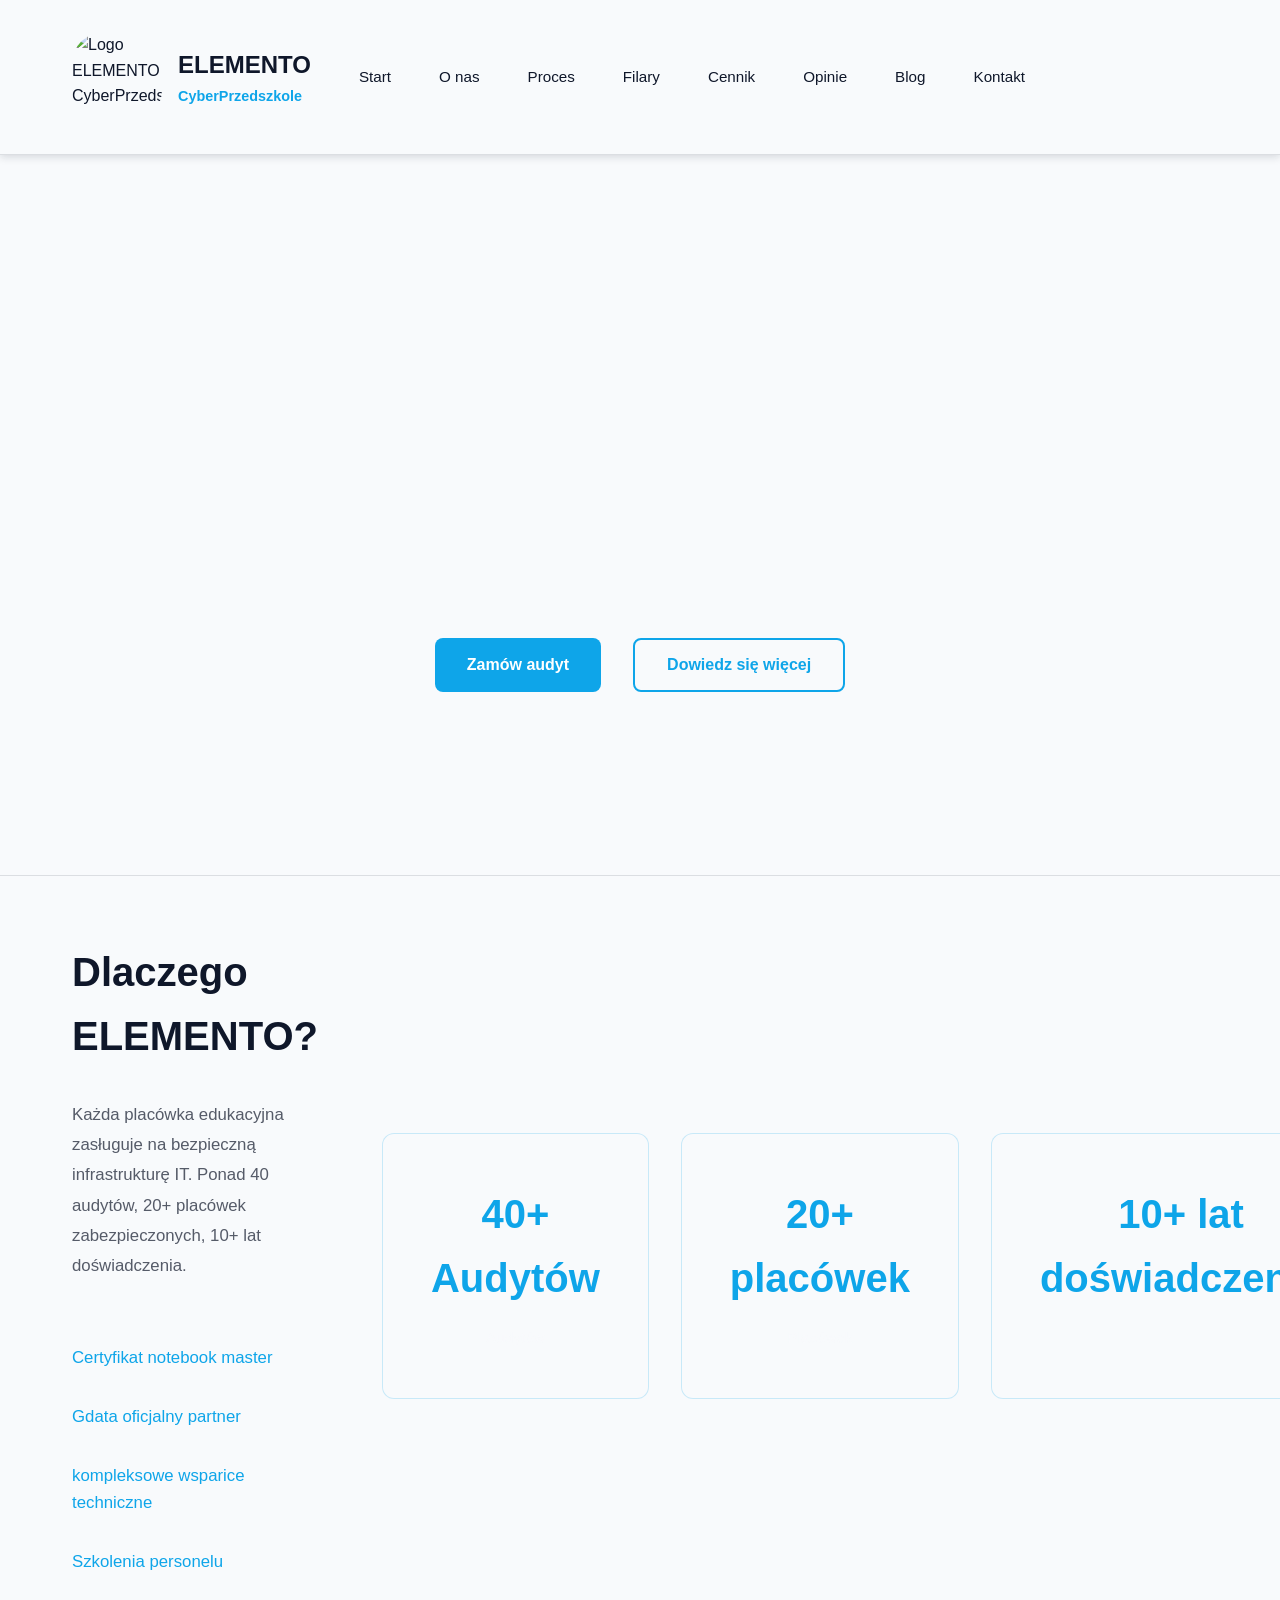
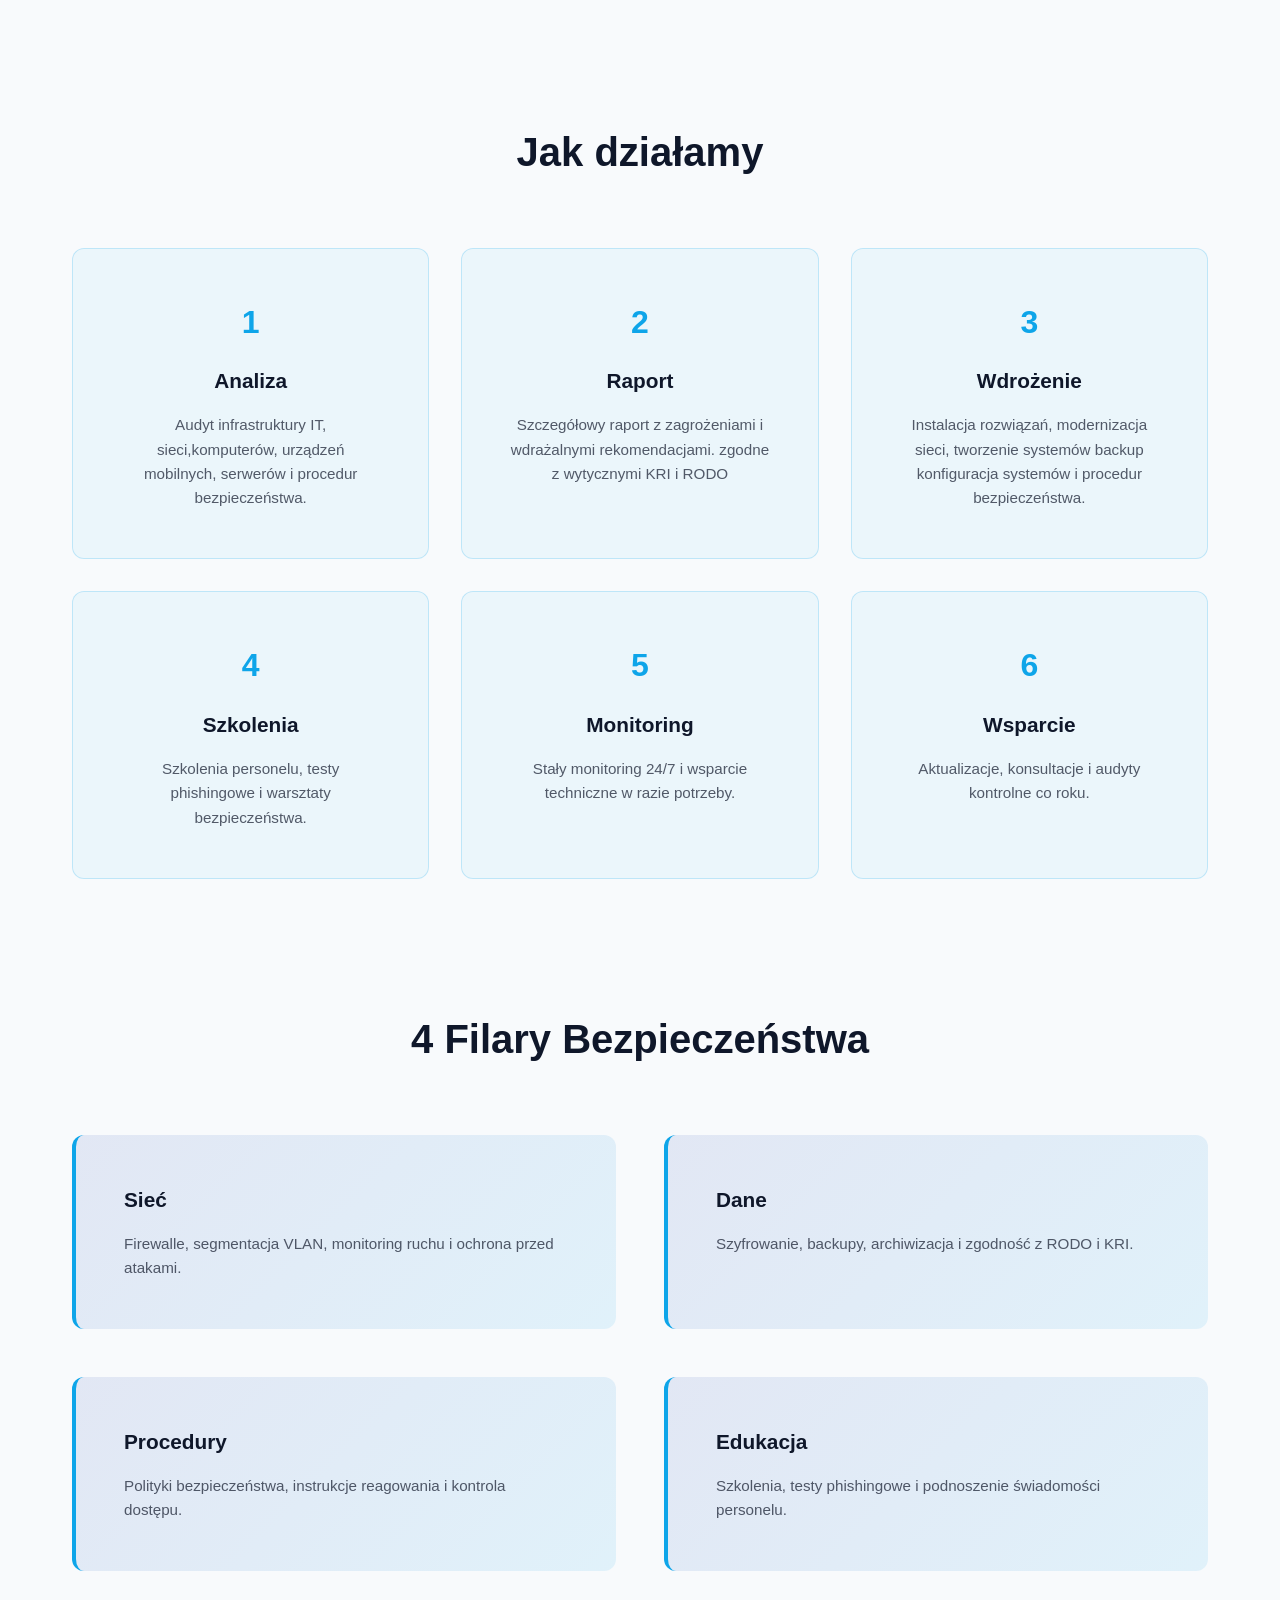
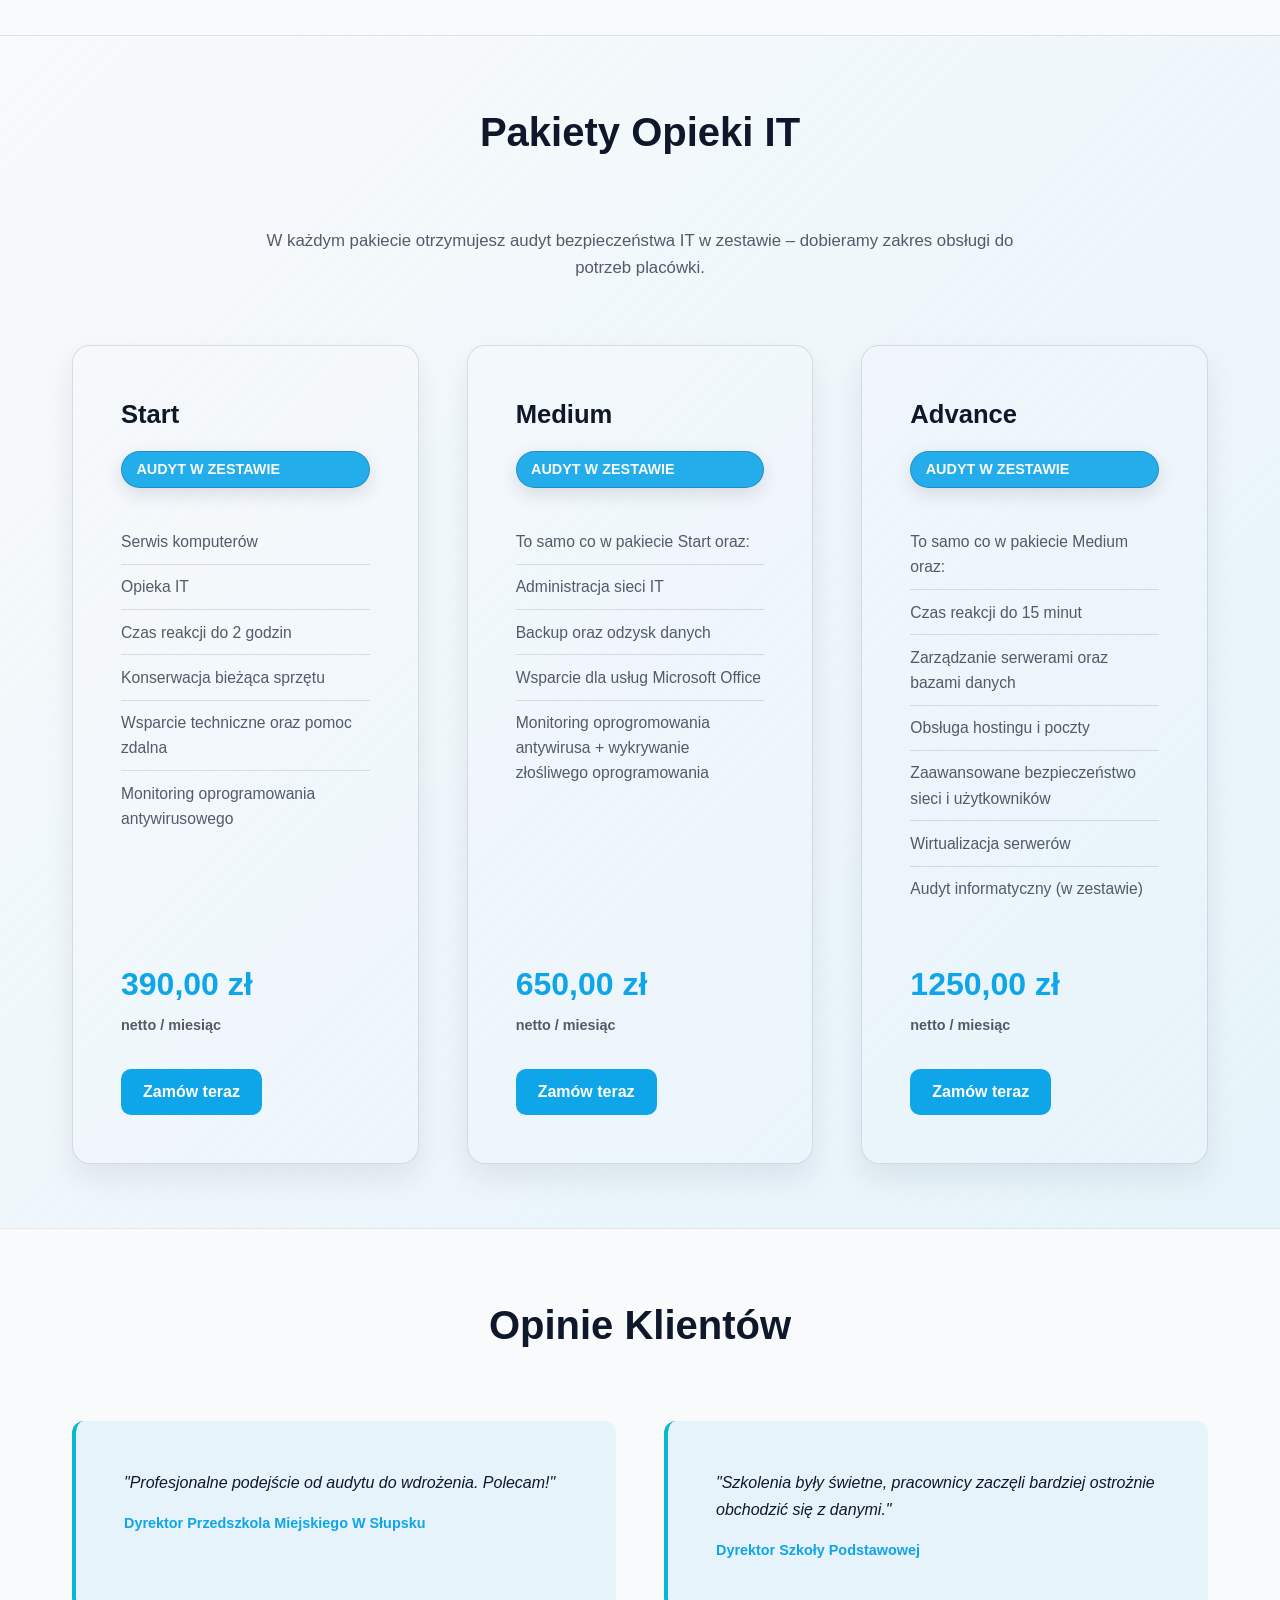
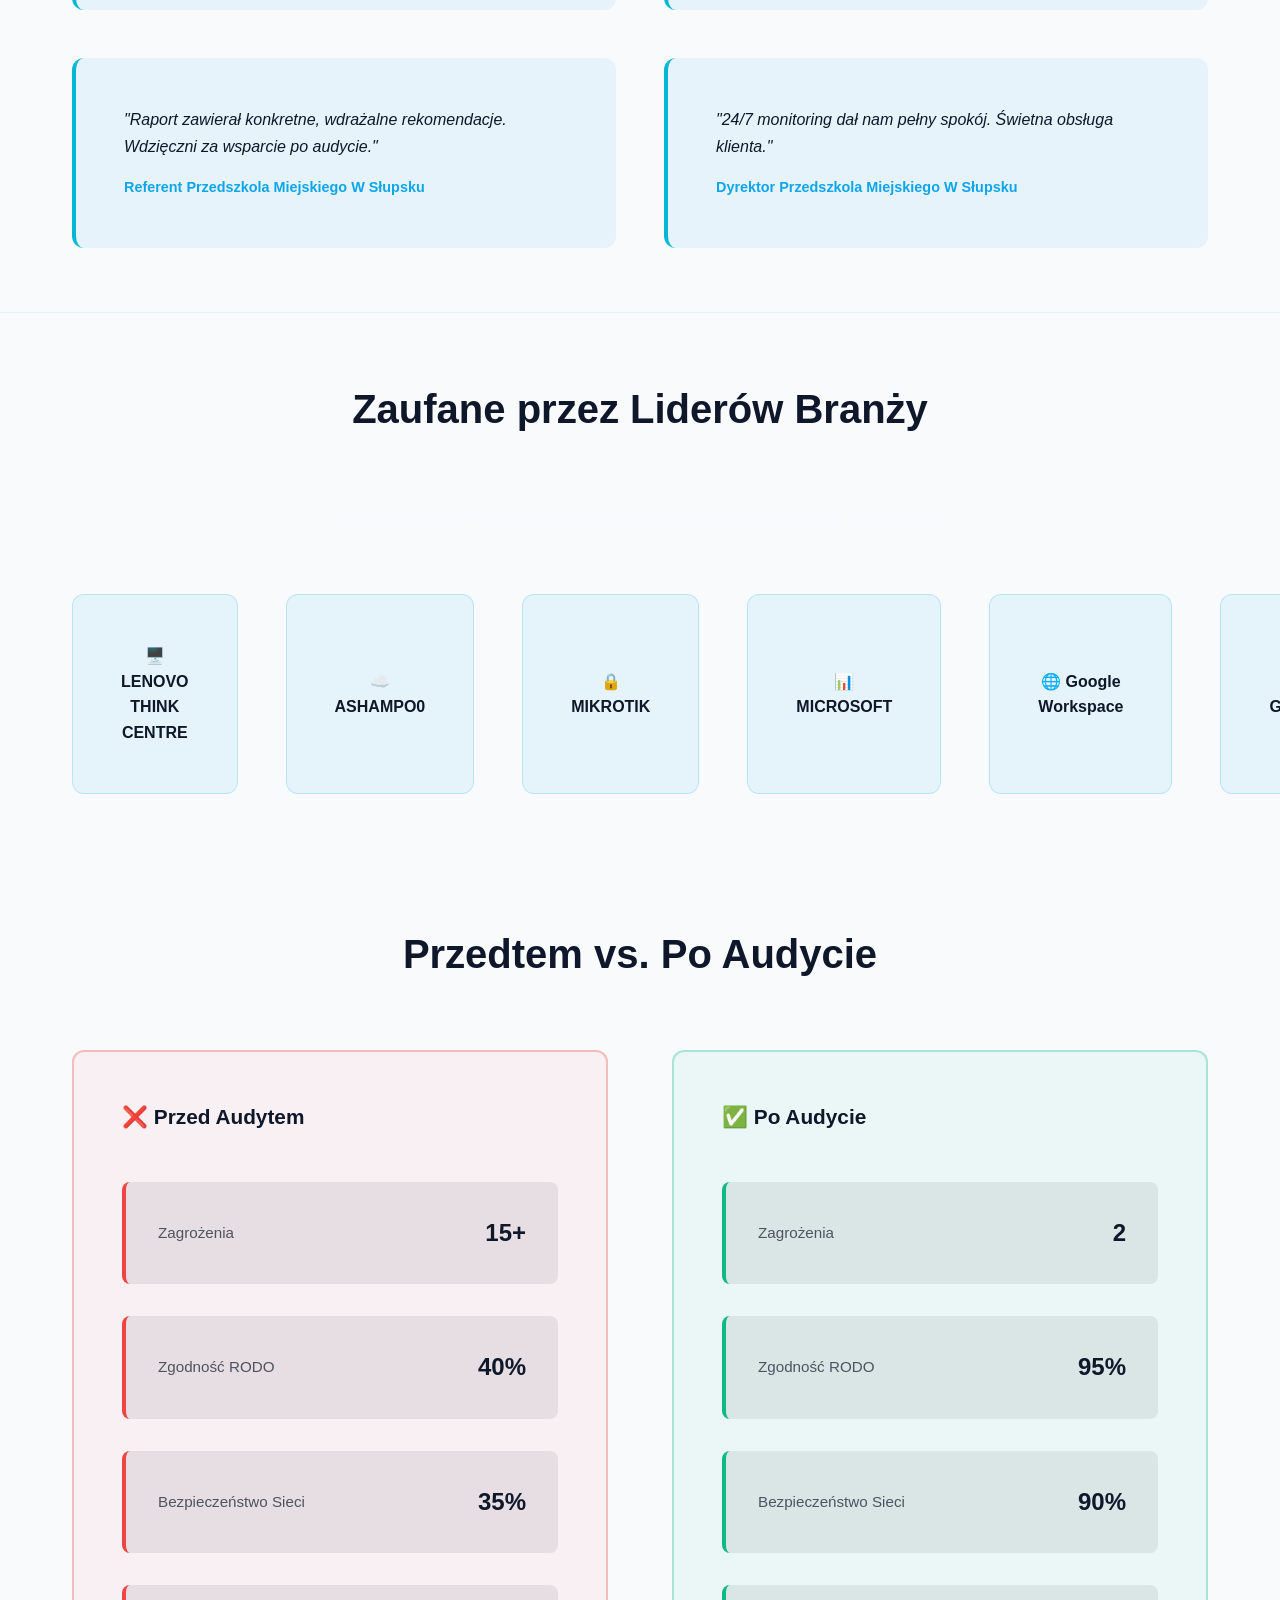
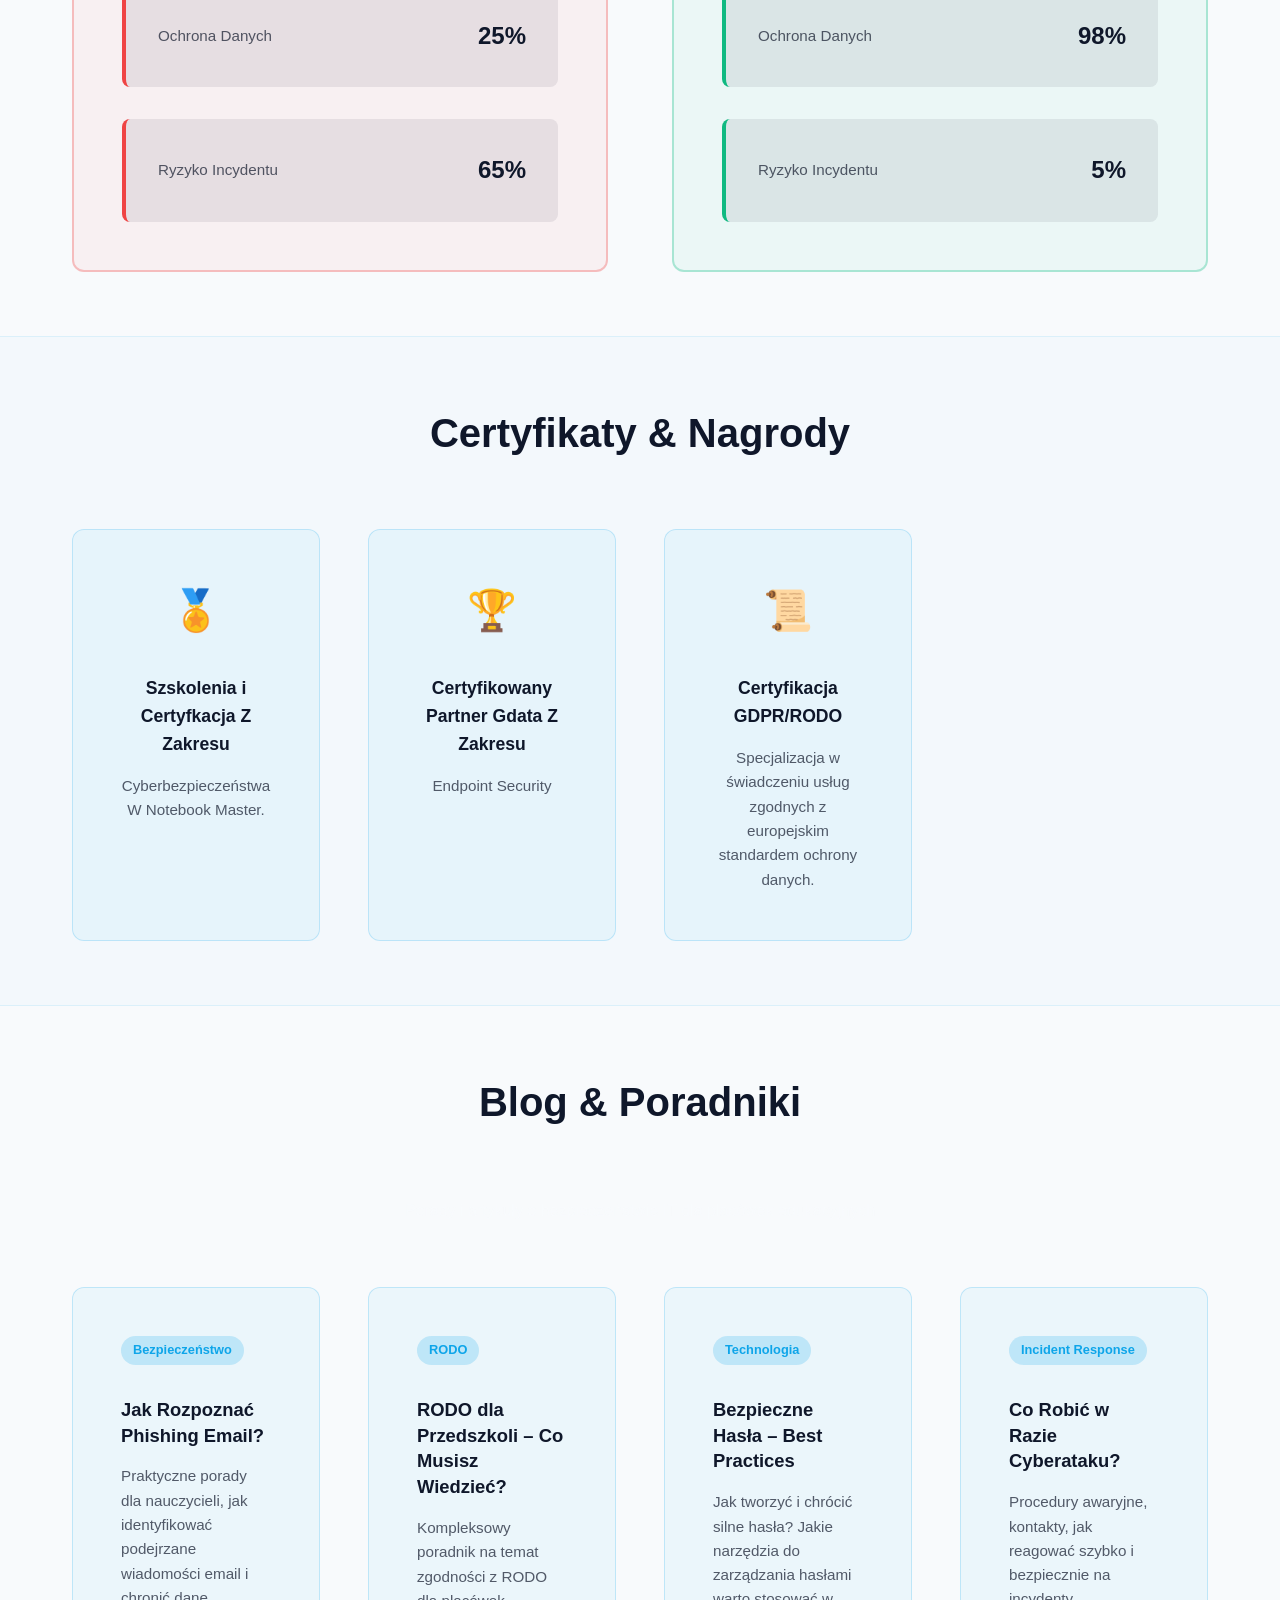
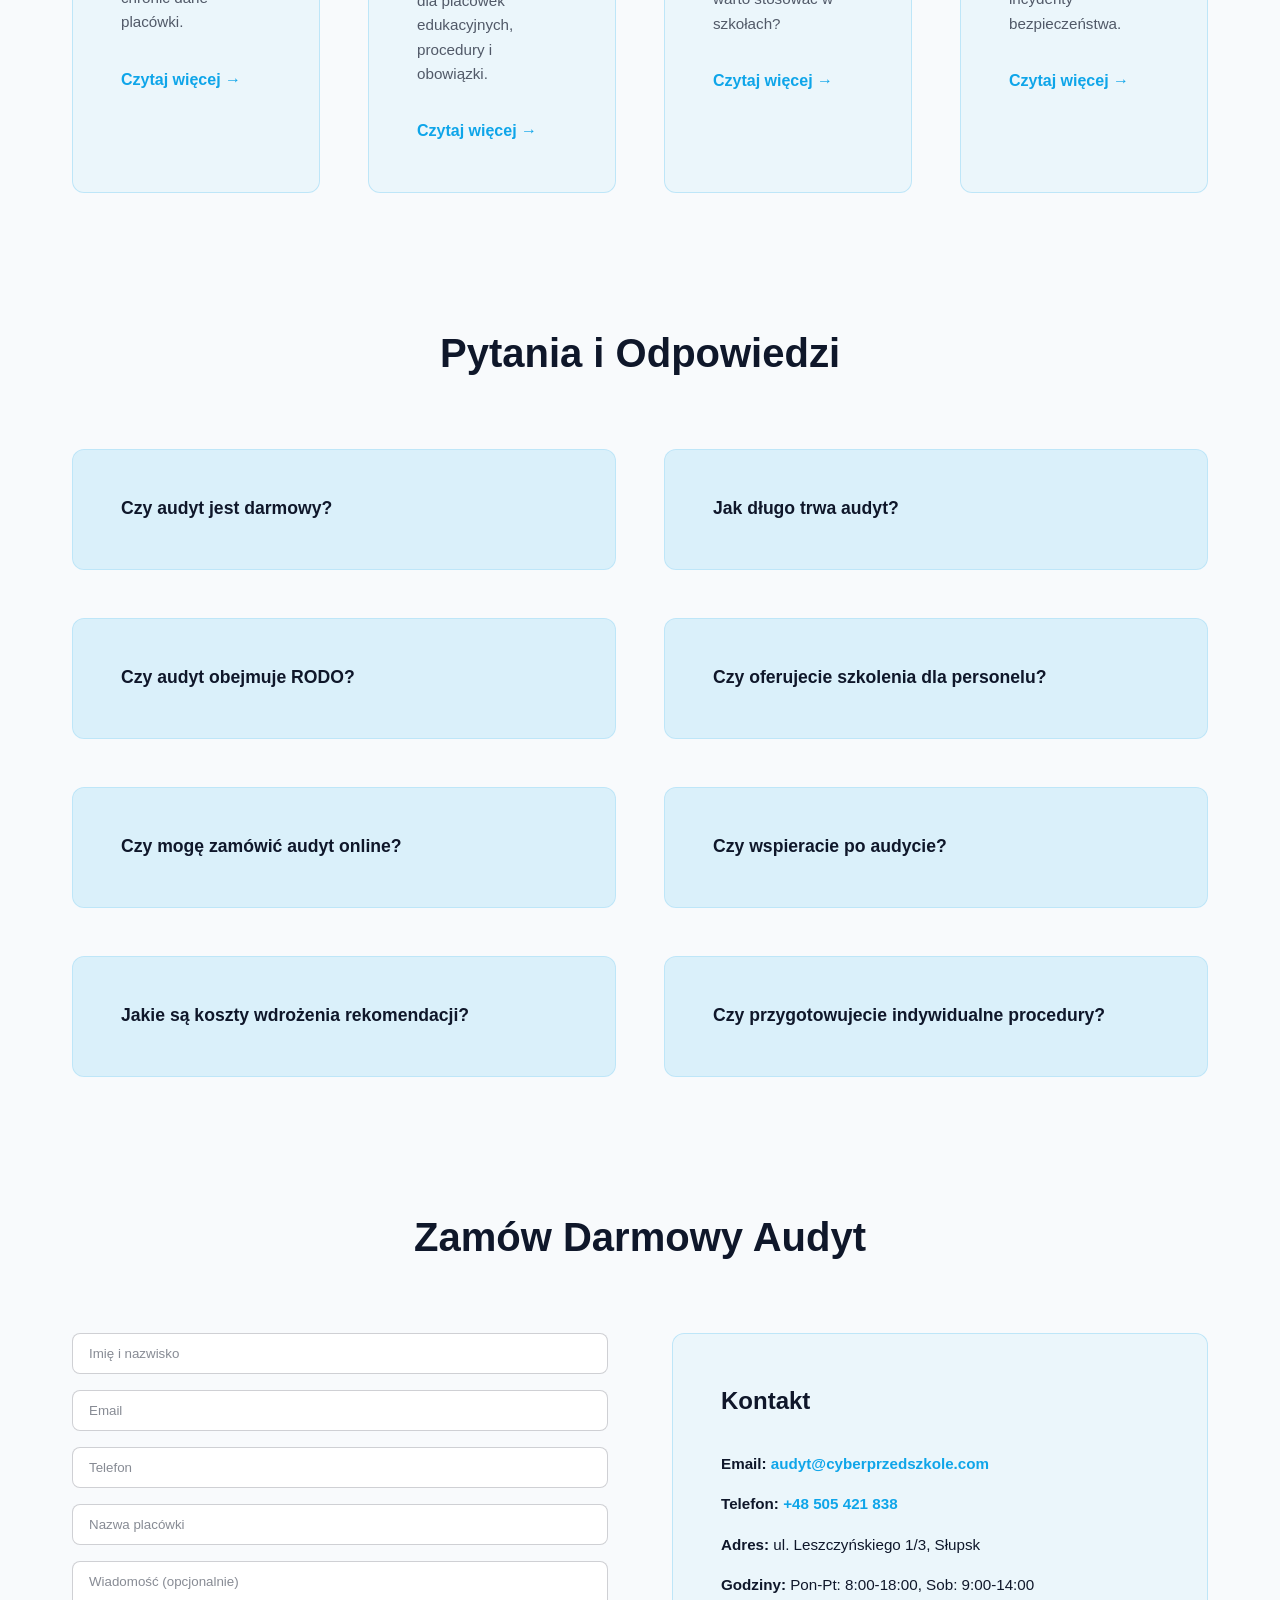
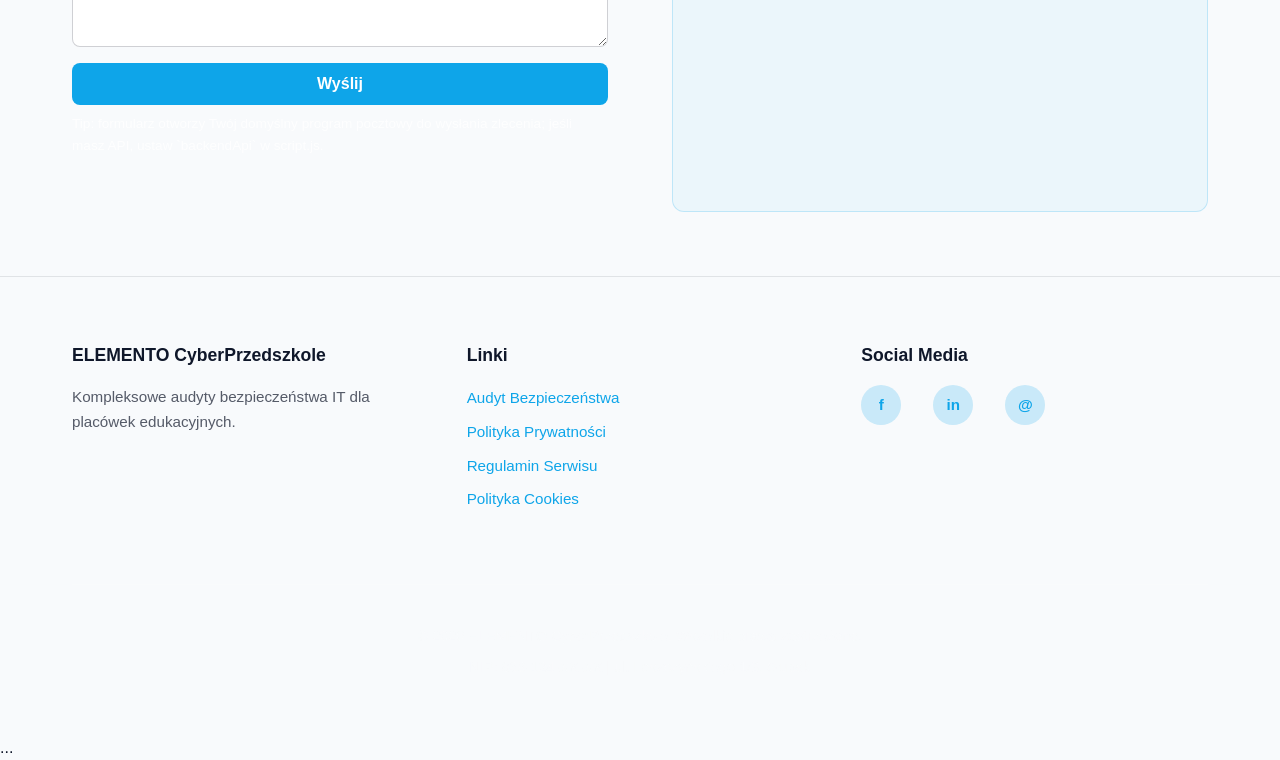
==== commit b487b593: "Add files via upload" ====
--- a/cyberprzedszkole-obecny-białe/index.html
+++ b/cyberprzedszkole-obecny-białe/index.html
@@ -37,7 +37,7 @@
     <header class="main-header">
         <div class="container header-wrapper">
             <div class="logo-section">
-                <img src="/pirtrues/logotest3.jpg" alt="Logo ELEMENTO CyberPrzedszkole" class="logo-img">
+                <img src="/pirtrues/nowelogo.png" alt="Logo ELEMENTO CyberPrzedszkole" class="logo-img">
                 <div class="logo-text">
                     <h1 class="logo-title">ELEMENTO</h1>
                     <span class="logo-subtitle">CyberPrzedszkole</span>
@@ -75,26 +75,34 @@
             <div class="about-content">
                 <div class="about-text">
                     <h2>Dlaczego ELEMENTO?</h2>
-                    <p>Każda placówka edukacyjna zasługuje na bezpieczną infrastrukturę IT. Ponad 500 audytów, 200+ placówek zabezpieczonych, 10+ lat doświadczenia.</p>
+                    <p>Każda placówka edukacyjna zasługuje na bezpieczną infrastrukturę IT. Ponad 40 audytów, 20+ placówek zabezpieczonych, 
+                        10+ lat doświadczenia.</p>
+                        <SPAN></SPAN>
                     <ul class="about-list">
-                        <li>Certyfikat ISO 27001</li>
-                        <li>CyberEducation Award 2025</li>
-                        <li>24/7 wsparcie techniczne</li>
+                        <li>Certyfikat notebook master</li>
+                        <li>Gdata oficjalny partner</li>
+                        <li>kompleksowe wsparice techniczne </li>
                         <li>Szkolenia personelu</li>
                     </ul>
                 </div>
                 <div class="about-stats">
                     <div class="stat-small">
-                        <span class="number">500+</span>
+                        <span class="number">40+
+                            Audytów
+                        </span>
                         <p>Audytów</p>
                     </div>
                     <div class="stat-small">
-                        <span class="number">200+</span>
+                        <span class="number">20+
+                            placówek
+                        </span>
                         <p>Placówek</p>
                     </div>
                     <div class="stat-small">
-                        <span class="number">10+</span>
-                        <p>Lat doświadczenia</p>
+                        <span class="number">10+
+                            lat doświadczenia
+                        </span>
+                    
                     </div>
                 </div>
             </div>
@@ -109,17 +117,17 @@
                 <div class="process-card">
                     <div class="number">1</div>
                     <h3>Analiza</h3>
-                    <p>Audyt infrastruktury IT, sieci, serwerów i procedur bezpieczeństwa.</p>
+                    <p>Audyt infrastruktury IT, sieci,komputerów, urządzeń mobilnych, serwerów i procedur bezpieczeństwa.</p>
                 </div>
                 <div class="process-card">
                     <div class="number">2</div>
                     <h3>Raport</h3>
-                    <p>Szczegółowy raport z zagrożeniami i wdrażalnymi rekomendacjami.</p>
+                    <p>Szczegółowy raport z zagrożeniami i wdrażalnymi rekomendacjami. zgodne z wytycznymi KRI i RODO</p>
                 </div>
                 <div class="process-card">
                     <div class="number">3</div>
                     <h3>Wdrożenie</h3>
-                    <p>Instalacja rozwiązań, konfiguracja systemów i procedur bezpieczeństwa.</p>
+                    <p>Instalacja rozwiązań, modernizacja sieci, tworzenie systemów backup konfiguracja systemów i procedur bezpieczeństwa.</p>
                 </div>
                 <div class="process-card">
                     <div class="number">4</div>
@@ -151,7 +159,7 @@
                 </div>
                 <div class="pillar">
                     <h3>Dane</h3>
-                    <p>Szyfrowanie, backupy, archiwizacja i zgodność z RODO.</p>
+                    <p>Szyfrowanie, backupy, archiwizacja i zgodność z RODO i KRI.</p>
                 </div>
                 <div class="pillar">
                     <h3>Procedury</h3>
@@ -177,7 +185,6 @@
                     <ul class="pricing-features">
                         <li>Serwis komputerów</li>
                         <li>Opieka IT</li>
-                        <li>Monitoring IP</li>
                         <li>Czas reakcji do 2 godzin</li>
                         <li>Konserwacja bieżąca sprzętu</li>
                         <li>Wsparcie techniczne oraz pomoc zdalna</li>
@@ -197,7 +204,7 @@
                         <li>Administracja sieci IT</li>
                         <li>Backup oraz odzysk danych</li>
                         <li>Wsparcie dla usług Microsoft Office</li>
-                        <li>Monitoring antywirusa + wykrywanie złośliwego oprogramowania</li>
+                        <li>Monitoring oprogromowania antywirusa + wykrywanie złośliwego oprogramowania</li>
                     </ul>
                     <div class="pricing-footer">
                         <span class="pricing-price">650,00 zł <span class="pricing-note">netto / miesiąc</span></span>
@@ -233,7 +240,7 @@
             <div class="testimonials-grid">
                 <div class="testimonial">
                     <p>"Profesjonalne podejście od audytu do wdrożenia. Polecam!"</p>
-                    <span>Dyrektor Przedszkola nr 12</span>
+                    <span>Dyrektor Przedszkola Miejskiego W Słupsku</span>
                 </div>
                 <div class="testimonial">
                     <p>"Szkolenia były świetne, pracownicy zaczęli bardziej ostrożnie obchodzić się z danymi."</p>
@@ -241,11 +248,11 @@
                 </div>
                 <div class="testimonial">
                     <p>"Raport zawierał konkretne, wdrażalne rekomendacje. Wdzięczni za wsparcie po audycie."</p>
-                    <span>Dyrektor Przedszkola Słoneczko</span>
+                    <span>Referent Przedszkola Miejskiego W Słupsku</span>
                 </div>
                 <div class="testimonial">
                     <p>"24/7 monitoring dał nam pełny spokój. Świetna obsługa klienta."</p>
-                    <span>Dyrektor Szkoły Technicznej</span>
+                    <span>Dyrektor Przedszkola Miejskiego W Słupsku</span>
                 </div>
             </div>
         </div>
@@ -258,22 +265,22 @@
             <p style="text-align: center; color: rgba(248, 250, 252, 0.8); margin-bottom: 40px;">Współpracujemy z najlepszymi producentami sprzętu i oprogramowania edukacyjnego</p>
             <div class="partners-grid">
                 <div class="partner-logo">
-                    <span>🖥️ ASUS</span>
+                    <span>🖥️ LENOVO THINK CENTRE </span>
                 </div>
                 <div class="partner-logo">
-                    <span>☁️ Microsoft Education</span>
+                    <span>☁️ ASHAMPO0</span>
                 </div>
                 <div class="partner-logo">
-                    <span>🔒 Cisco</span>
+                    <span>🔒 MIKROTIK</span>
                 </div>
                 <div class="partner-logo">
-                    <span>📊 IBM Security</span>
+                    <span>📊 MICROSOFT</span>
                 </div>
                 <div class="partner-logo">
                     <span>🌐 Google Workspace</span>
                 </div>
                 <div class="partner-logo">
-                    <span>🔐 Norton Antivirus</span>
+                    <span>🔐 GDATA</span>
                 </div>
             </div>
         </div>
@@ -346,18 +353,13 @@
             <div class="certificates-grid">
                 <div class="certificate-card">
                     <div class="certificate-icon">🏅</div>
-                    <h3>ISO 27001</h3>
-                    <p>Certyfikat Zarządzania Bezpieczeństwem Informacji. Międzynarodowy standard najwyższej klasy.</p>
+                    <h3>Szskolenia i Certyfkacja Z Zakresu </h3>
+                    <p>Cyberbezpieczeństwa W Notebook Master.</p>
                 </div>
                 <div class="certificate-card">
                     <div class="certificate-icon">🏆</div>
-                    <h3>CyberEducation Award 2025</h3>
-                    <p>Nagroda za innowacyjne podejście do bezpieczeństwa cybernetycznego w edukacji.</p>
-                </div>
-                <div class="certificate-card">
-                    <div class="certificate-icon">✅</div>
-                    <h3>Rekomendacja MEdukacji</h3>
-                    <p>Oficjalna rekomendacja Ministerstwa Edukacji dla placówek edukacyjnych.</p>
+                    <h3>Certyfikowany Partner Gdata Z Zakresu</h3>
+                    <p>Endpoint Security</p>
                 </div>
                 <div class="certificate-card">
                     <div class="certificate-icon">📜</div>
@@ -402,23 +404,7 @@
         </div>
     </section>
 
-    <!-- ================= NEWSLETTER SECTION ================= -->
-    <section class="newsletter-section">
-        <div class="container">
-            <div class="newsletter-content">
-                <div class="newsletter-text">
-                    <h2>📧 Zasubskrybuj Poradniki Bezpieczeństwa</h2>
-                    <p>Otrzymuj praktyczne porady o bezpieczeństwie IT bezpośrednio na swój email. Nowe artykuły co 2 tygodnie.</p>
-                </div>
-                <form class="newsletter-form" id="newsletterForm" novalidate>
-                    <input type="email" name="newsletter_email" placeholder="Twój email" required>
-                    <button type="submit" class="btn-primary">Subskrybuj</button>
-                    <div id="newsletterMessage" class="form-message"></div>
-                </form>
-            </div>
-        </div>
-    </section>
-
+  
     <!-- ================= FAQ SECTION ================= -->
     <section id="faq" class="faq-section">
         <div class="container">
@@ -488,6 +474,7 @@
                     <input type="text" name="organization" placeholder="Nazwa placówki" required>
                     <textarea name="message" placeholder="Wiadomość (opcjonalnie)" rows="4"></textarea>
                     <button type="submit" class="btn-primary">Wyślij</button>
+                    <p class="form-help">Tip: formularz otworzy Twój domyślny program pocztowy do wysłania zlecenia; jeśli masz API, ustaw `backendApi` w script.js.</p>
                     <div id="formMessage" class="form-message"></div>
                 </form>
                 <div class="contact-info">
--- a/cyberprzedszkole-obecny-białe/style.css
+++ b/cyberprzedszkole-obecny-białe/style.css
@@ -1325,6 +1325,12 @@
 .contact-form input::placeholder,
 .contact-form textarea::placeholder {
     color: rgba(15, 23, 42, 0.5);
+}
+
+.form-help {
+    font-size: 0.85rem;
+    color: rgba(255, 255, 255, 0.8);
+    margin: -0.5rem 0 0.5rem;
 }
 
 .form-message {
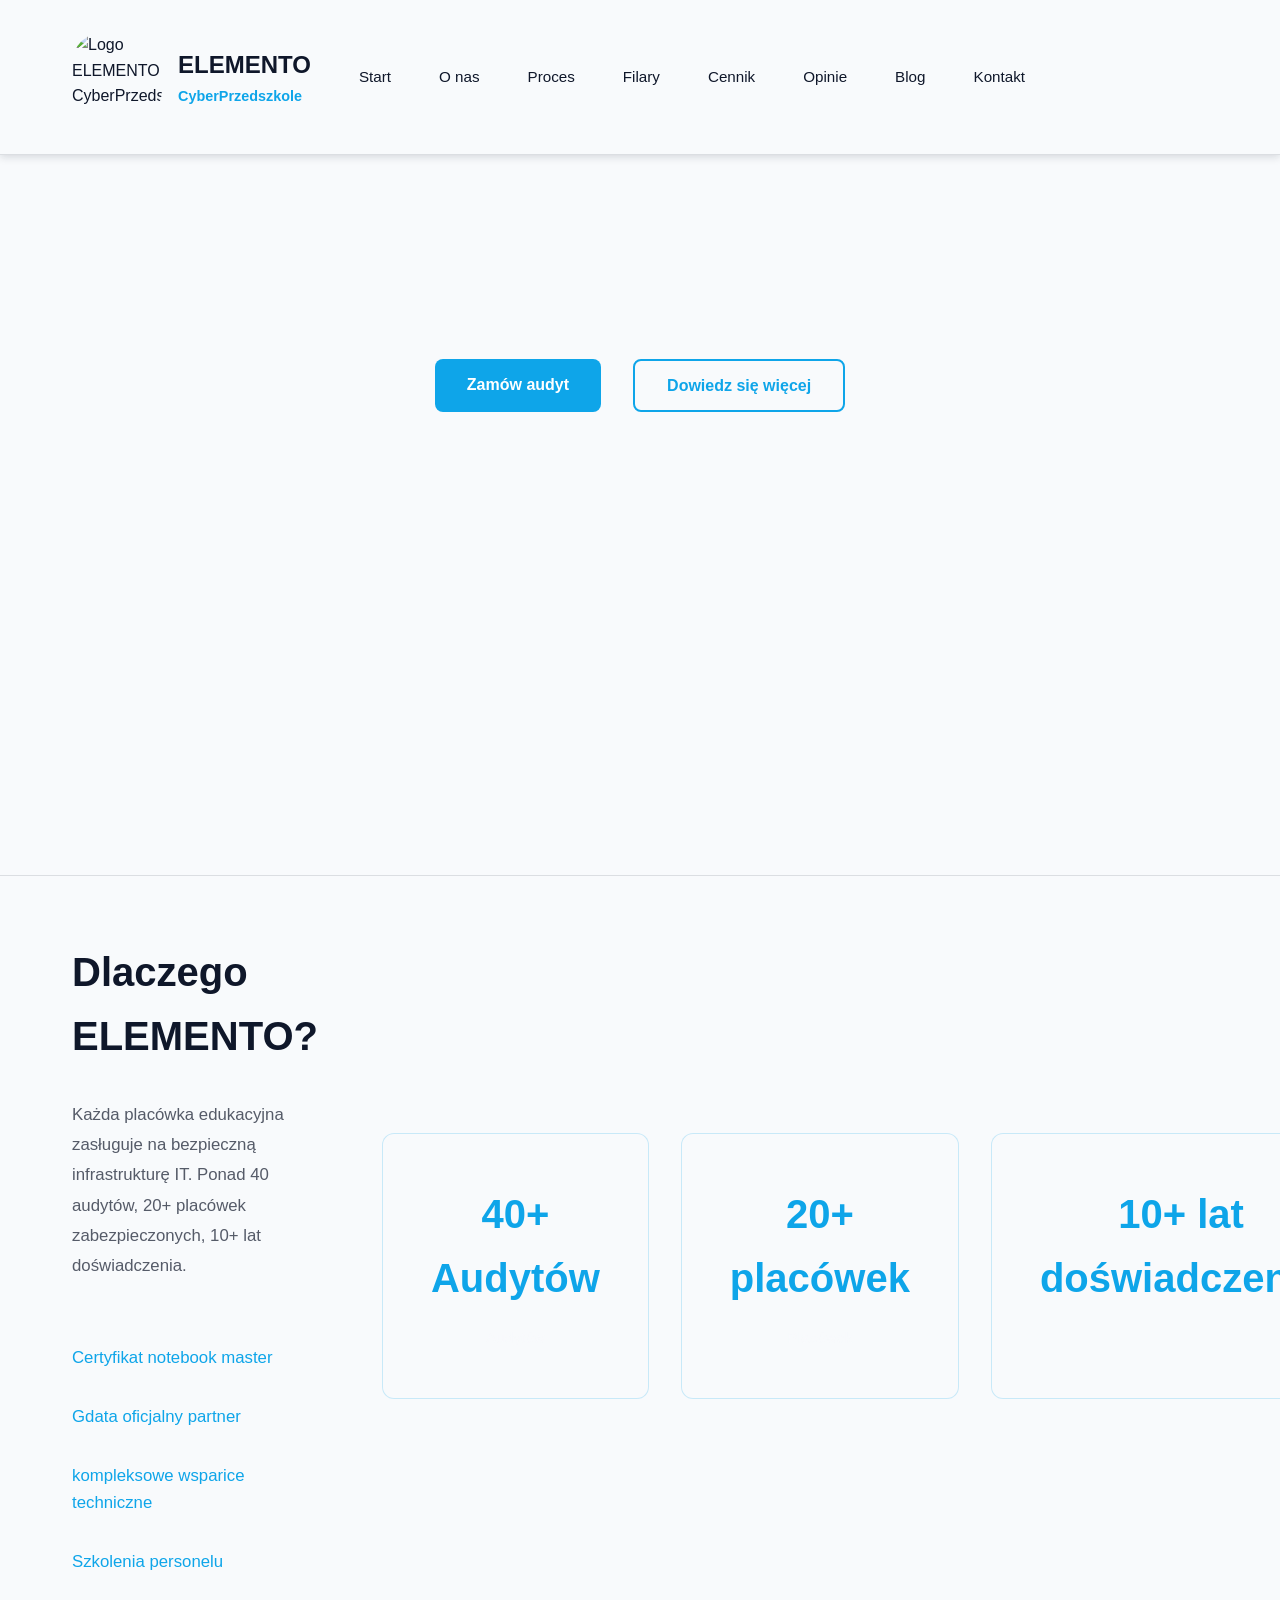
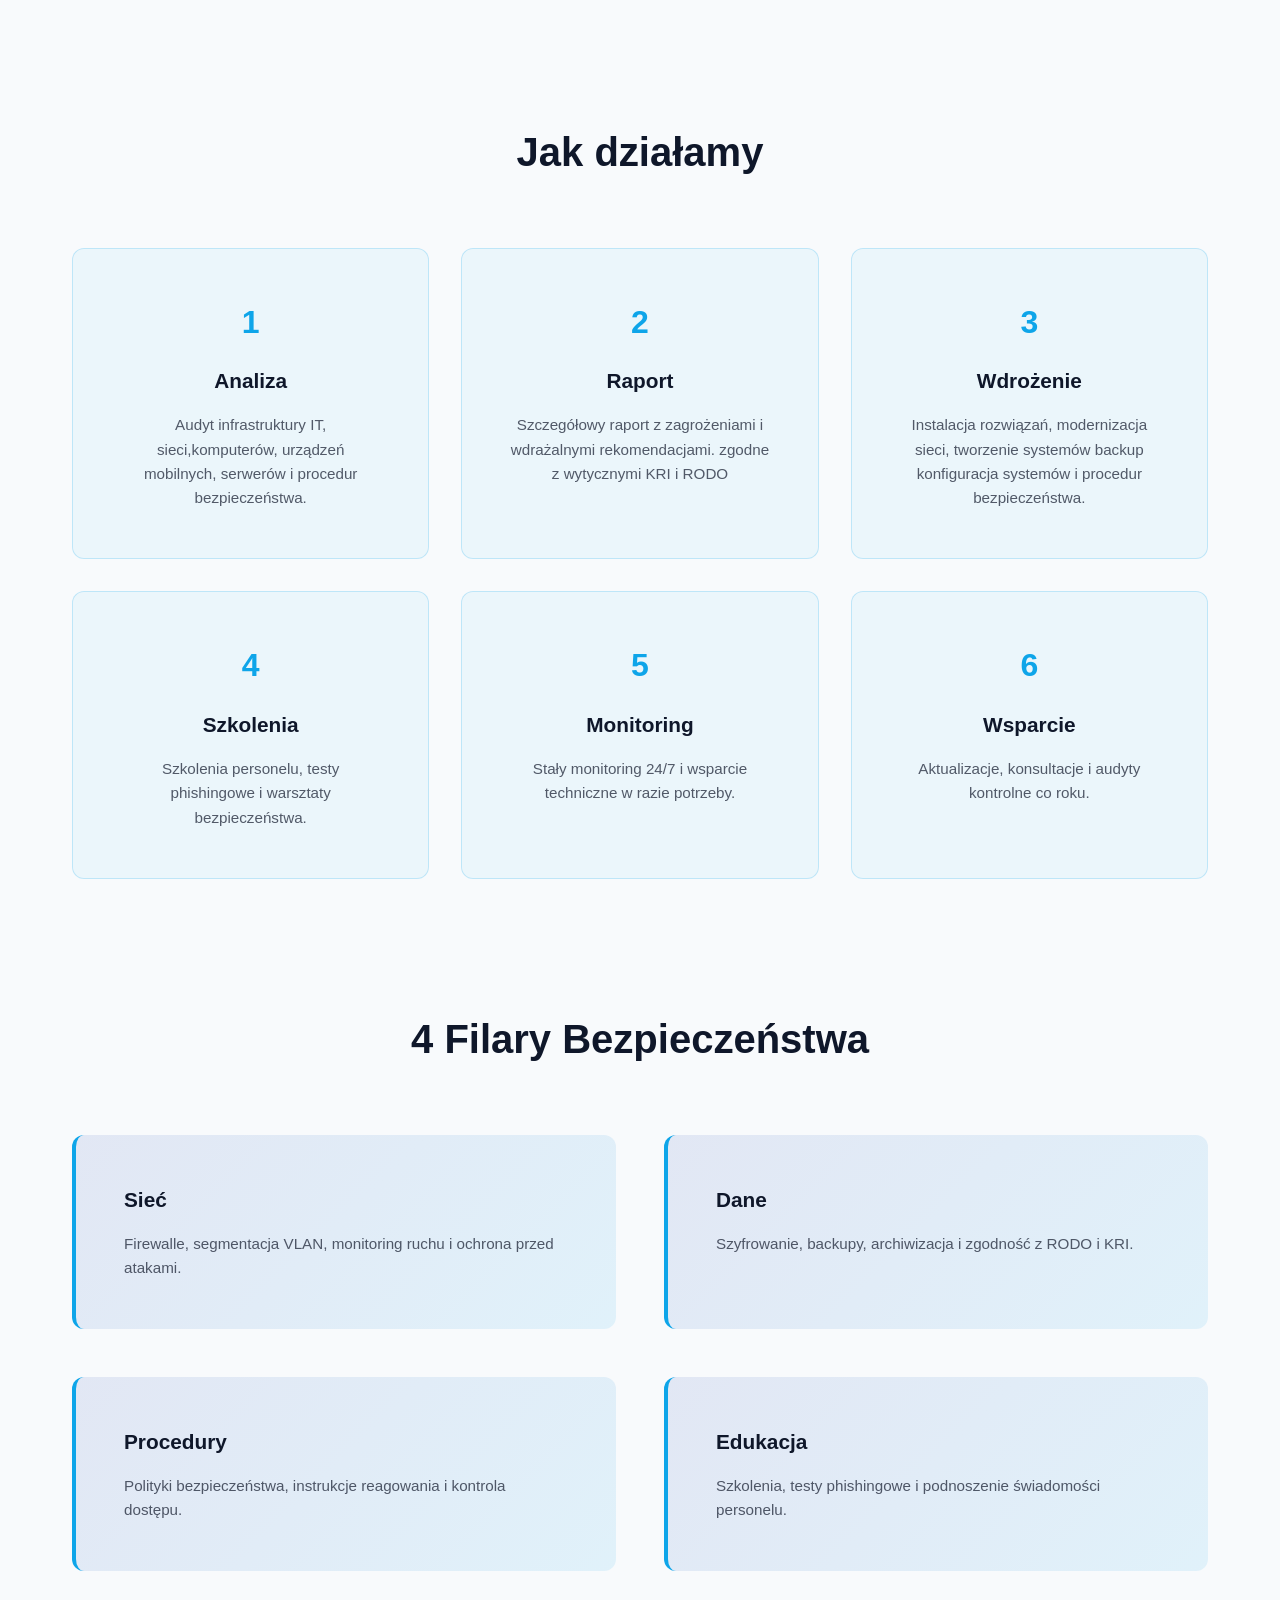
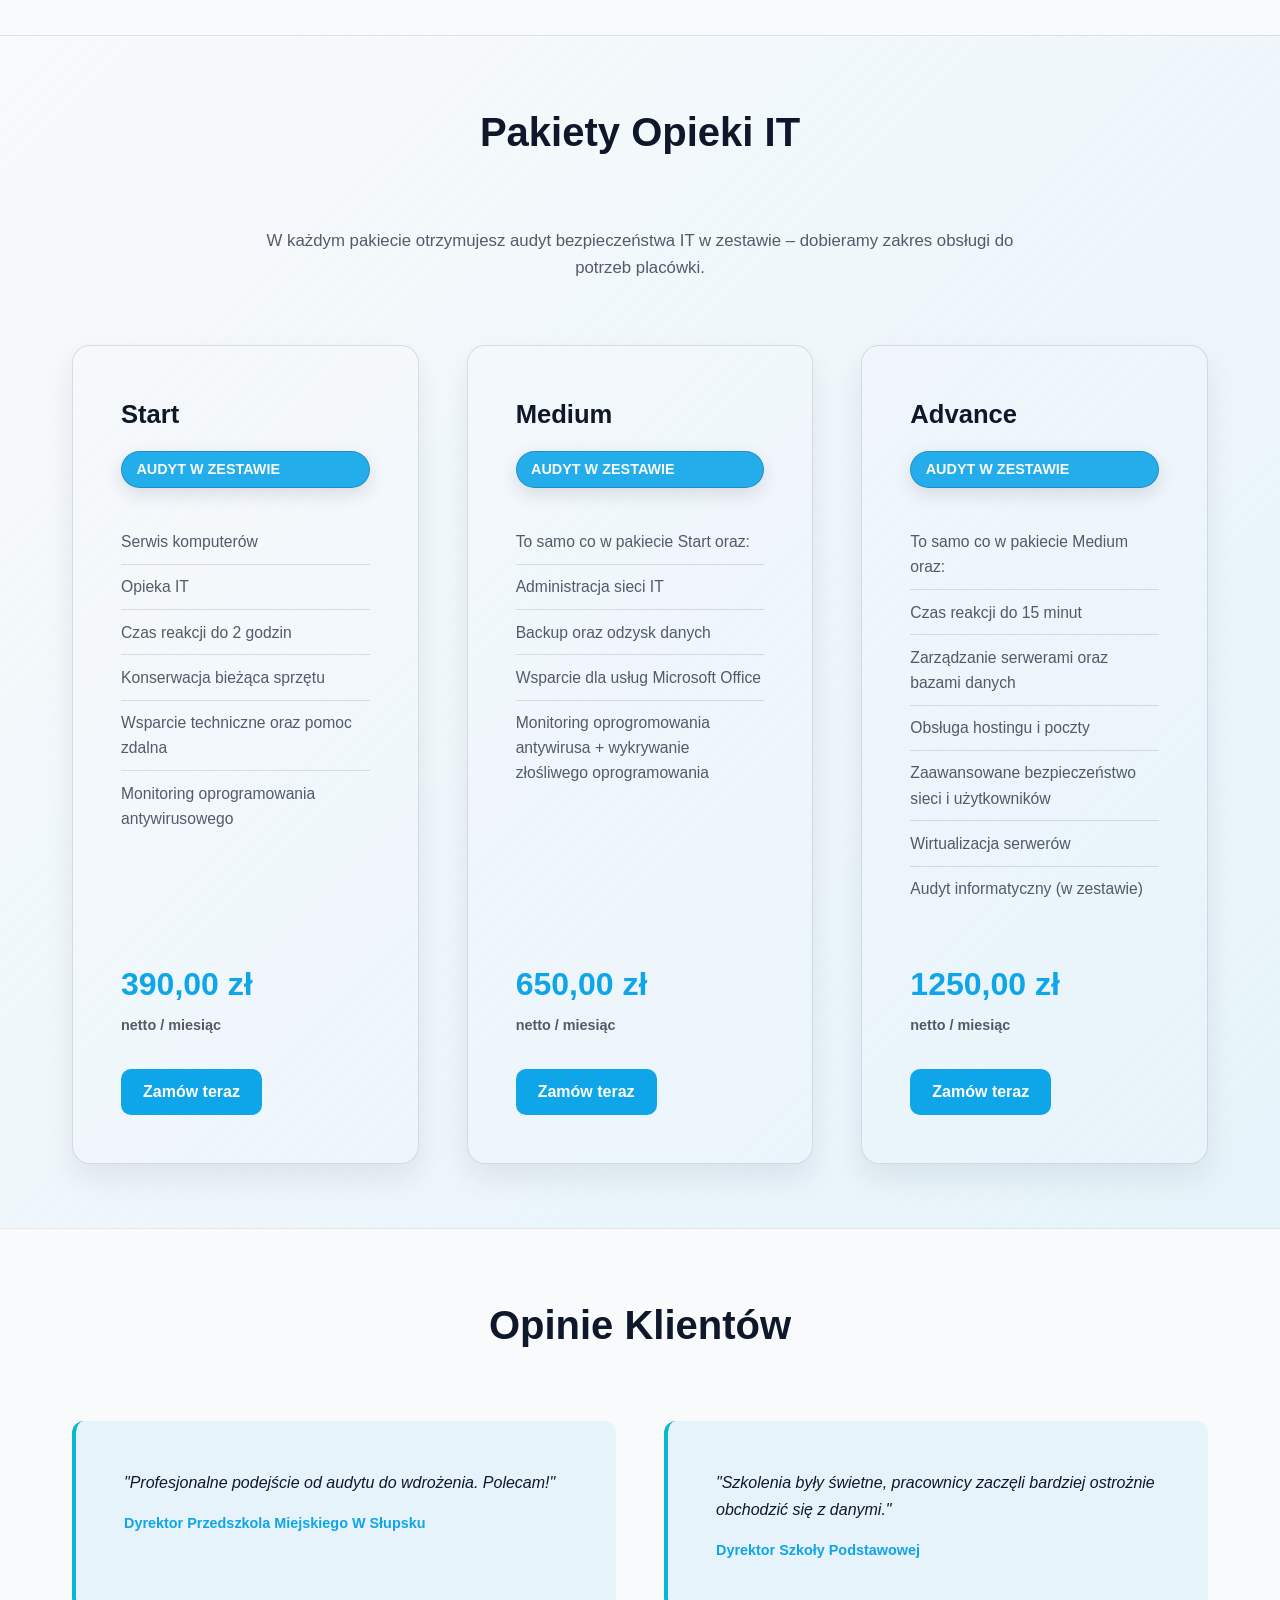
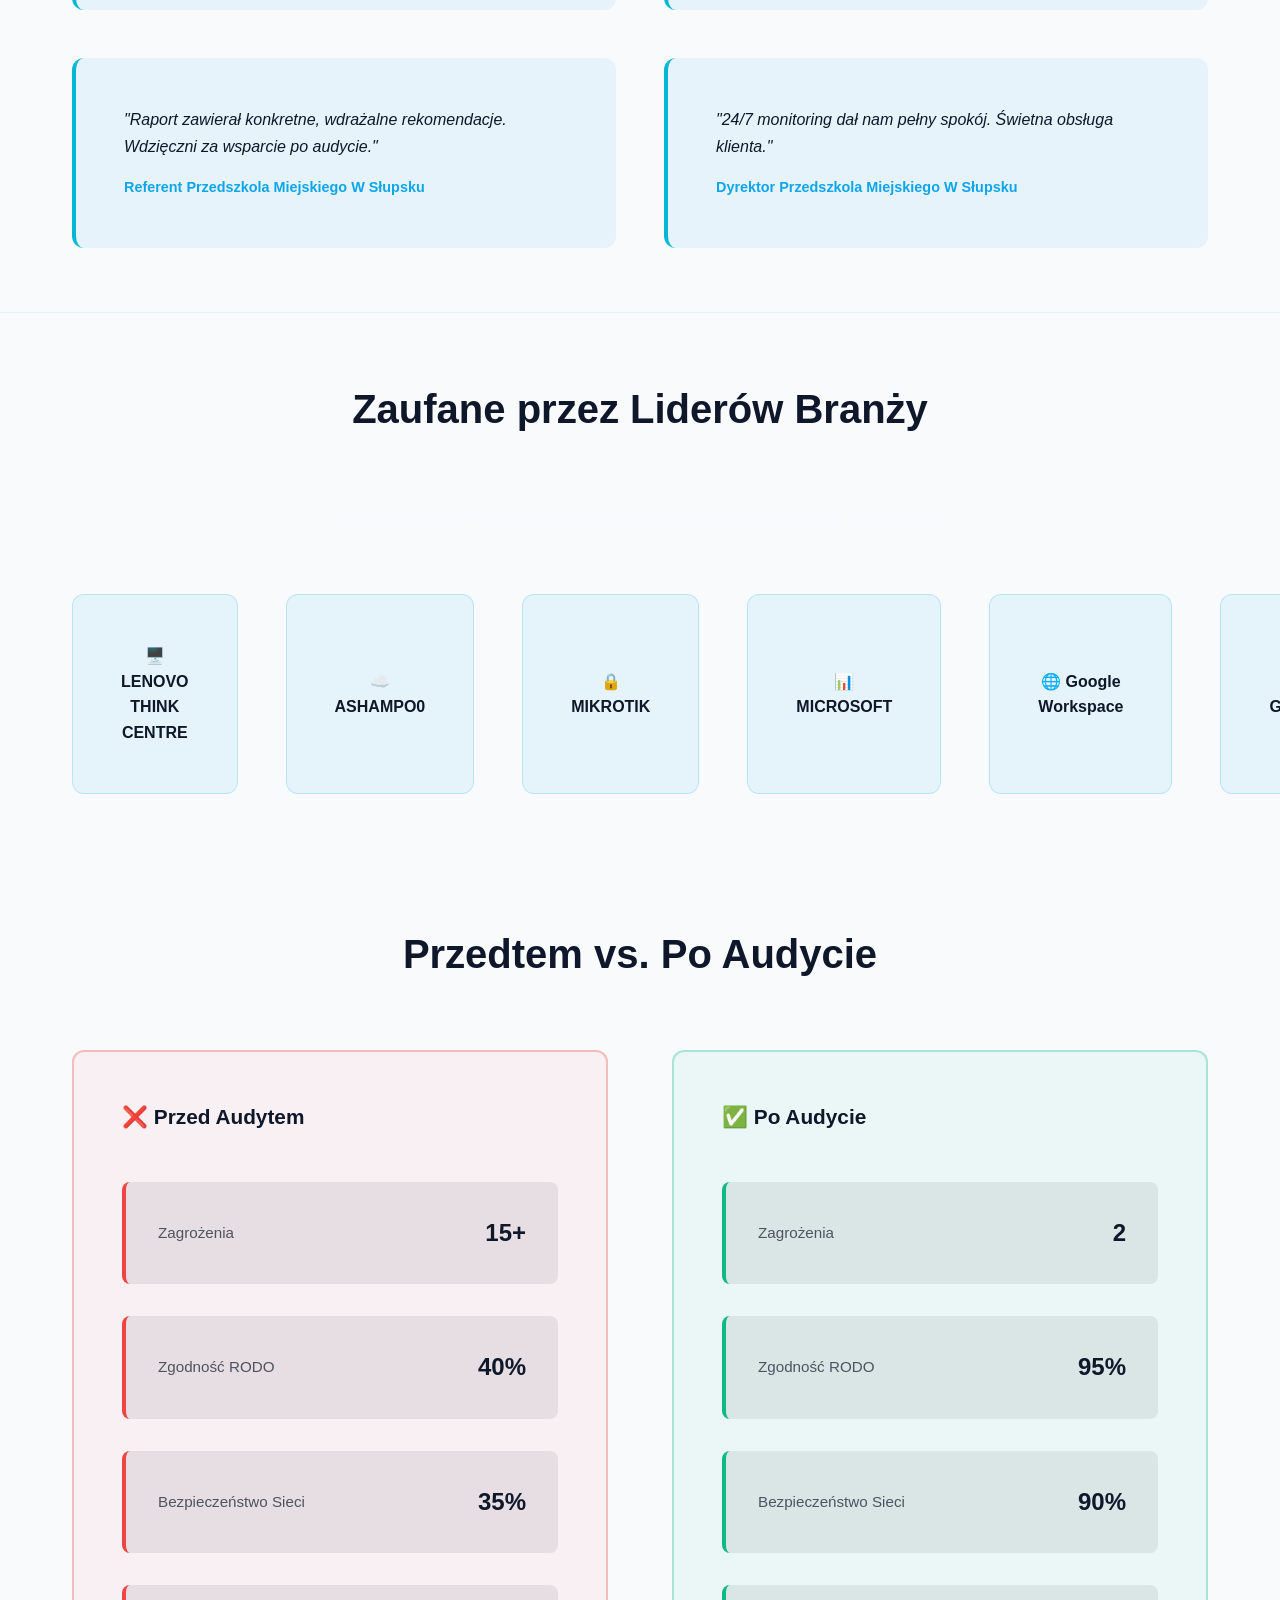
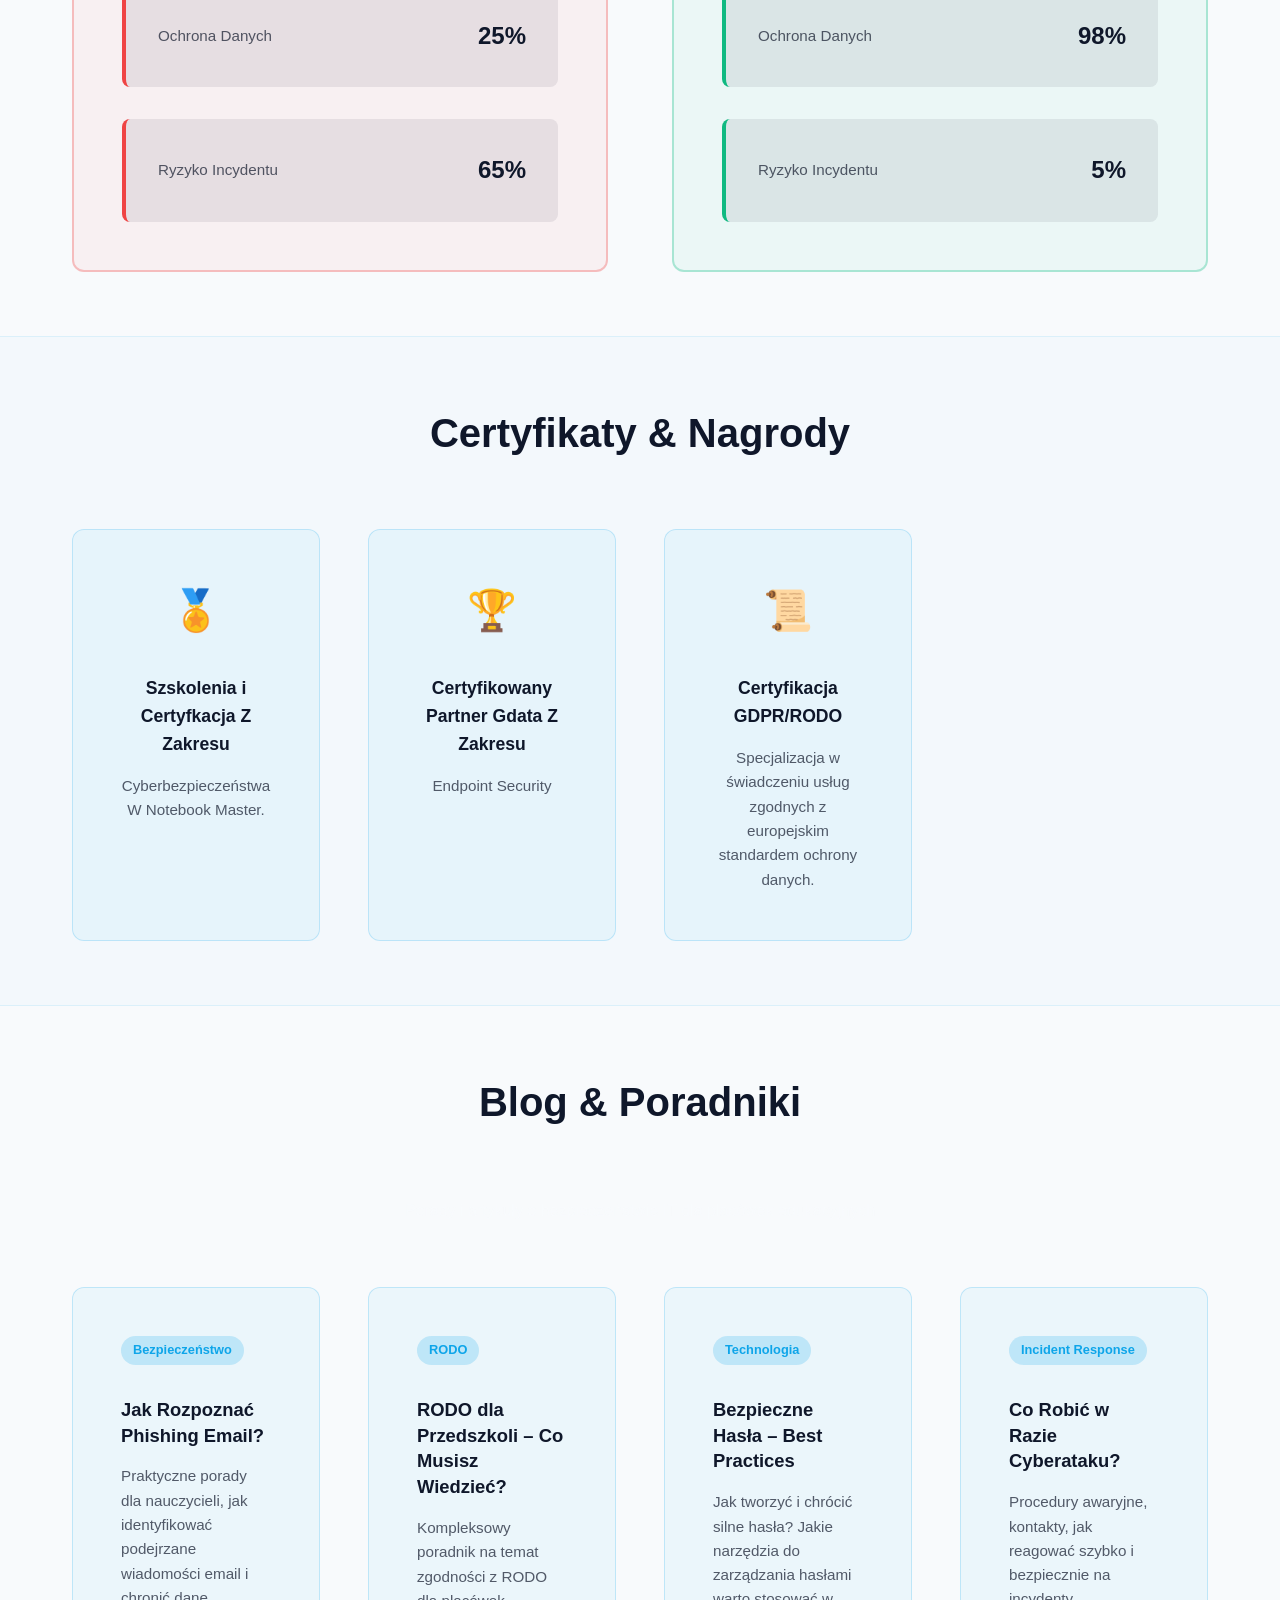
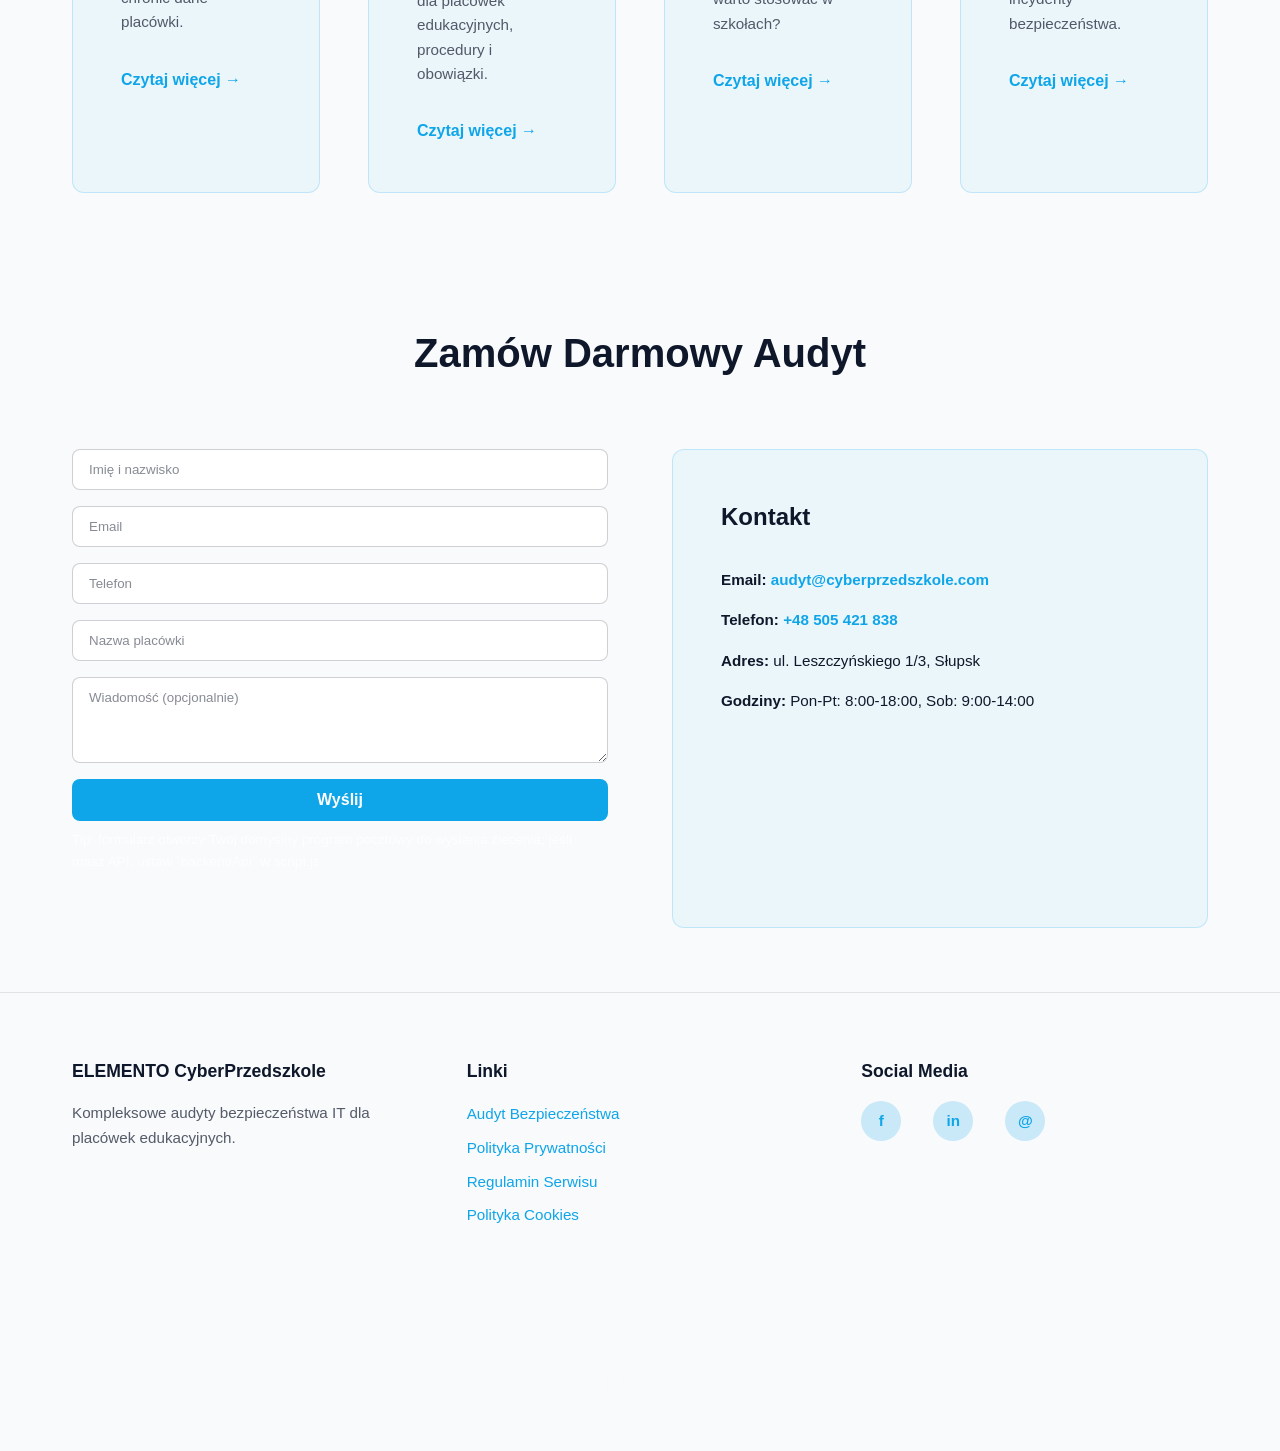
==== commit f86546f1: "Add files via upload" ====
--- a/cyberprzedszkole-obecny-białe/index.html
+++ b/cyberprzedszkole-obecny-białe/index.html
@@ -25,6 +25,12 @@
     <!-- Favicon -->
     <link rel="icon" type="image/png" href="/pirtrues/favicon.png">
     <link rel="apple-touch-icon" href="/pirtrues/favicon.png">
+
+    <!-- PWA -->
+    <link rel="manifest" href="manifest.json">
+    <meta name="theme-color" content="#0ea5e9">
+    <meta name="mobile-web-app-capable" content="yes">
+    <meta name="apple-mobile-web-app-capable" content="yes">
 
     <!-- Stylesheet -->
     <link rel="stylesheet" href="style.css">
@@ -404,63 +410,6 @@
         </div>
     </section>
 
-  
-    <!-- ================= FAQ SECTION ================= -->
-    <section id="faq" class="faq-section">
-        <div class="container">
-            <h2 class="section-title">Pytania i Odpowiedzi</h2>
-            <div class="faq-grid">
-                <div class="faq-item">
-                    <button class="faq-btn">Czy audyt jest darmowy?</button>
-                    <div class="faq-content">
-                        <p>Tak, pierwszy audyt bezpieczeństwa IT jest całkowicie bezpłatny. Obejmuje pełną analizę infrastruktury, raport z zagrożeniami i rekomendacjami.</p>
-                    </div>
-                </div>
-                <div class="faq-item">
-                    <button class="faq-btn">Jak długo trwa audyt?</button>
-                    <div class="faq-content">
-                        <p>Audyt trwa zwykle 1–2 dni robocze, w zależności od wielkości placówki i liczby urządzeń. Raport przygotowujemy w ciągu 24–48 godzin.</p>
-                    </div>
-                </div>
-                <div class="faq-item">
-                    <button class="faq-btn">Czy audyt obejmuje RODO?</button>
-                    <div class="faq-content">
-                        <p>Oczywiście. Sprawdzamy pełną zgodność z przepisami RODO, procedury przetwarzania danych, backupy i bezpieczeństwo informacji o uczniach.</p>
-                    </div>
-                </div>
-                <div class="faq-item">
-                    <button class="faq-btn">Czy oferujecie szkolenia dla personelu?</button>
-                    <div class="faq-content">
-                        <p>Tak, oferujemy szkolenia stacjonarne i online dla nauczycieli i administratorów, w tym testy phishingowe i warsztaty praktyczne.</p>
-                    </div>
-                </div>
-                <div class="faq-item">
-                    <button class="faq-btn">Czy mogę zamówić audyt online?</button>
-                    <div class="faq-content">
-                        <p>Tak, część audytów wykonujemy zdalnie z pełnym wsparciem naszego zespołu. Decydujemy razem, która forma będzie najlepsza dla Waszej placówki.</p>
-                    </div>
-                </div>
-                <div class="faq-item">
-                    <button class="faq-btn">Czy wspieracie po audycie?</button>
-                    <div class="faq-content">
-                        <p>Oczywiście! Zapewniamy wsparcie 30 dni po audycie, konsultacje dotyczące wdrażania rekomendacji oraz wsparcie 24/7 w razie incydentów.</p>
-                    </div>
-                </div>
-                <div class="faq-item">
-                    <button class="faq-btn">Jakie są koszty wdrożenia rekomendacji?</button>
-                    <div class="faq-content">
-                        <p>Koszty wdrożenia zależą od zakresu rekomendacji. Przygotowujemy harmonogram priorytetów, aby placówka mogła wdrażać rozwiązania etapowo.</p>
-                    </div>
-                </div>
-                <div class="faq-item">
-                    <button class="faq-btn">Czy przygotowujecie indywidualne procedury?</button>
-                    <div class="faq-content">
-                        <p>Tak, tworzymy procedury bezpieczeństwa dostosowane do potrzeb każdej placówki, jej infrastruktury IT i liczby pracowników.</p>
-                    </div>
-                </div>
-            </div>
-        </div>
-    </section>
 
     <!-- ================= CONTACT SECTION ================= -->
     <section id="contact" class="contact-section">
@@ -521,12 +470,13 @@
         </div>
     </footer>
 
+    <script src="script.js"></script>
+
    <!-- inne elementy strony -->
-...
+
 <!-- Back to Top Button -->
 <button id="backToTop" class="back-to-top" aria-label="Powrót do góry">↑</button>
 
-<!-- ================= CHATBOT ELEMENTO AI ================= -->
 
 
 
--- a/cyberprzedszkole-obecny-białe/style.css
+++ b/cyberprzedszkole-obecny-białe/style.css
@@ -150,12 +150,20 @@
     background-position: center;
     background-repeat: no-repeat;
     color: var(--color-light);
-    padding: var(--spacing-xl) var(--spacing-md);
+    padding: 8rem var(--spacing-md) 4rem;
     text-align: center;
     min-height: 80vh;
     display: flex;
-    align-items: center;
+    align-items: flex-start;
     justify-content: center;
+}
+
+.hero-cta {
+    display: flex;
+    gap: var(--spacing-md);
+    justify-content: center;
+    flex-wrap: wrap;
+    margin-top: 4rem;
 }
 
 .hero-title {
@@ -179,7 +187,7 @@
     gap: var(--spacing-md);
     justify-content: center;
     flex-wrap: wrap;
-    margin-top: 300px;
+    margin-top: 2cm;
 }
 
 
@@ -675,6 +683,20 @@
     grid-template-columns: repeat(4, 1fr);
     gap: var(--spacing-lg);
     margin-top: var(--spacing-xl);
+    justify-items: center;
+    justify-content: center;
+}
+
+@media (max-width: 1024px) {
+    .certificates-grid {
+        grid-template-columns: repeat(2, 1fr);
+    }
+}
+
+@media (max-width: 650px) {
+    .certificates-grid {
+        grid-template-columns: 1fr;
+    }
 }
 
 .certificate-card {
@@ -1100,13 +1122,28 @@
 .faq-content {
     max-height: 0;
     overflow: hidden;
-    transition: max-height 0.4s ease-out;
+    opacity: 0;
+    padding: 0 var(--spacing-lg);
+    transition: max-height 0.35s ease, opacity 0.35s ease, padding 0.35s ease;
+    height: 0;
 }
 
 .faq-item.open .faq-content {
-    max-height: 500px;
+    max-height: 300px;
+    opacity: 1;
+    height: auto;
     padding: var(--spacing-lg);
     background: rgba(14, 165, 233, 0.02);
+}
+
+.faq-btn::after {
+    content: '\25BC';
+    float: right;
+    transition: transform 0.35s ease;
+}
+
+.faq-item.open .faq-btn::after {
+    transform: rotate(180deg);
 }
 
 .faq-content p {
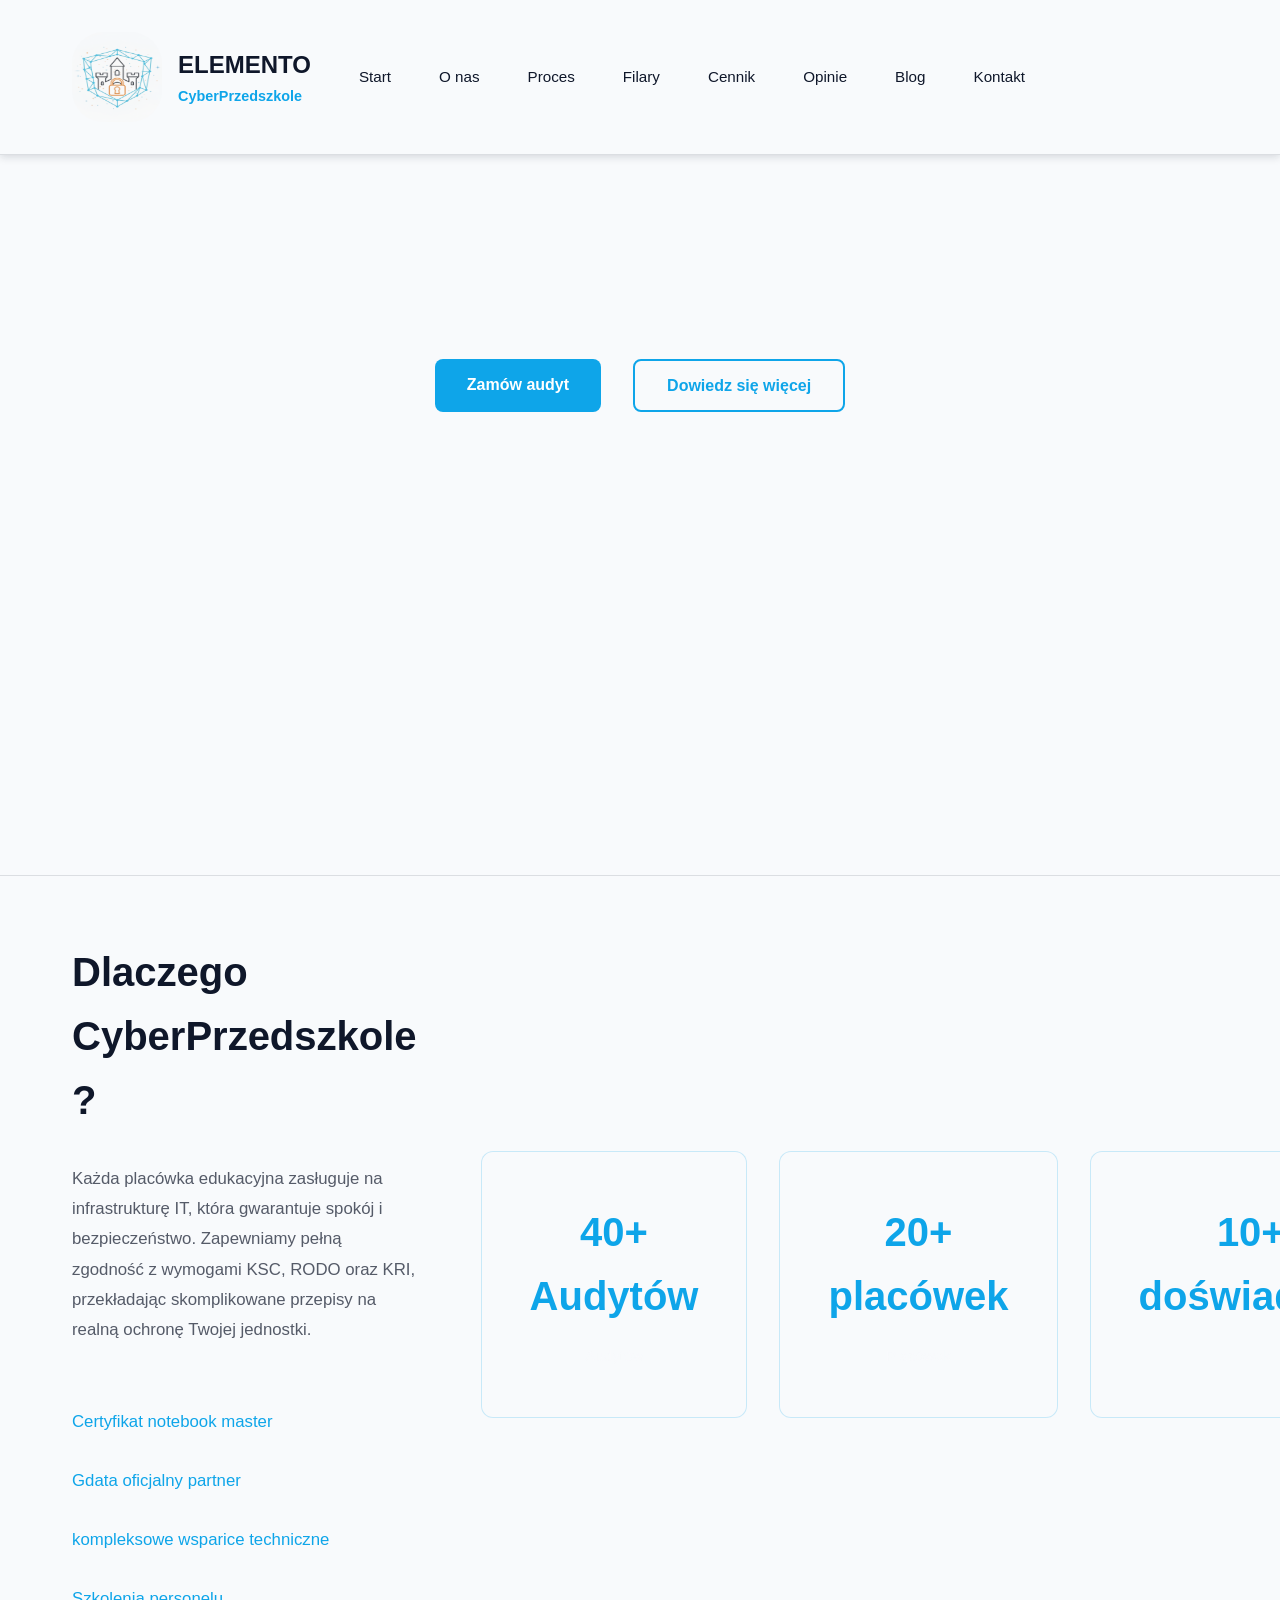
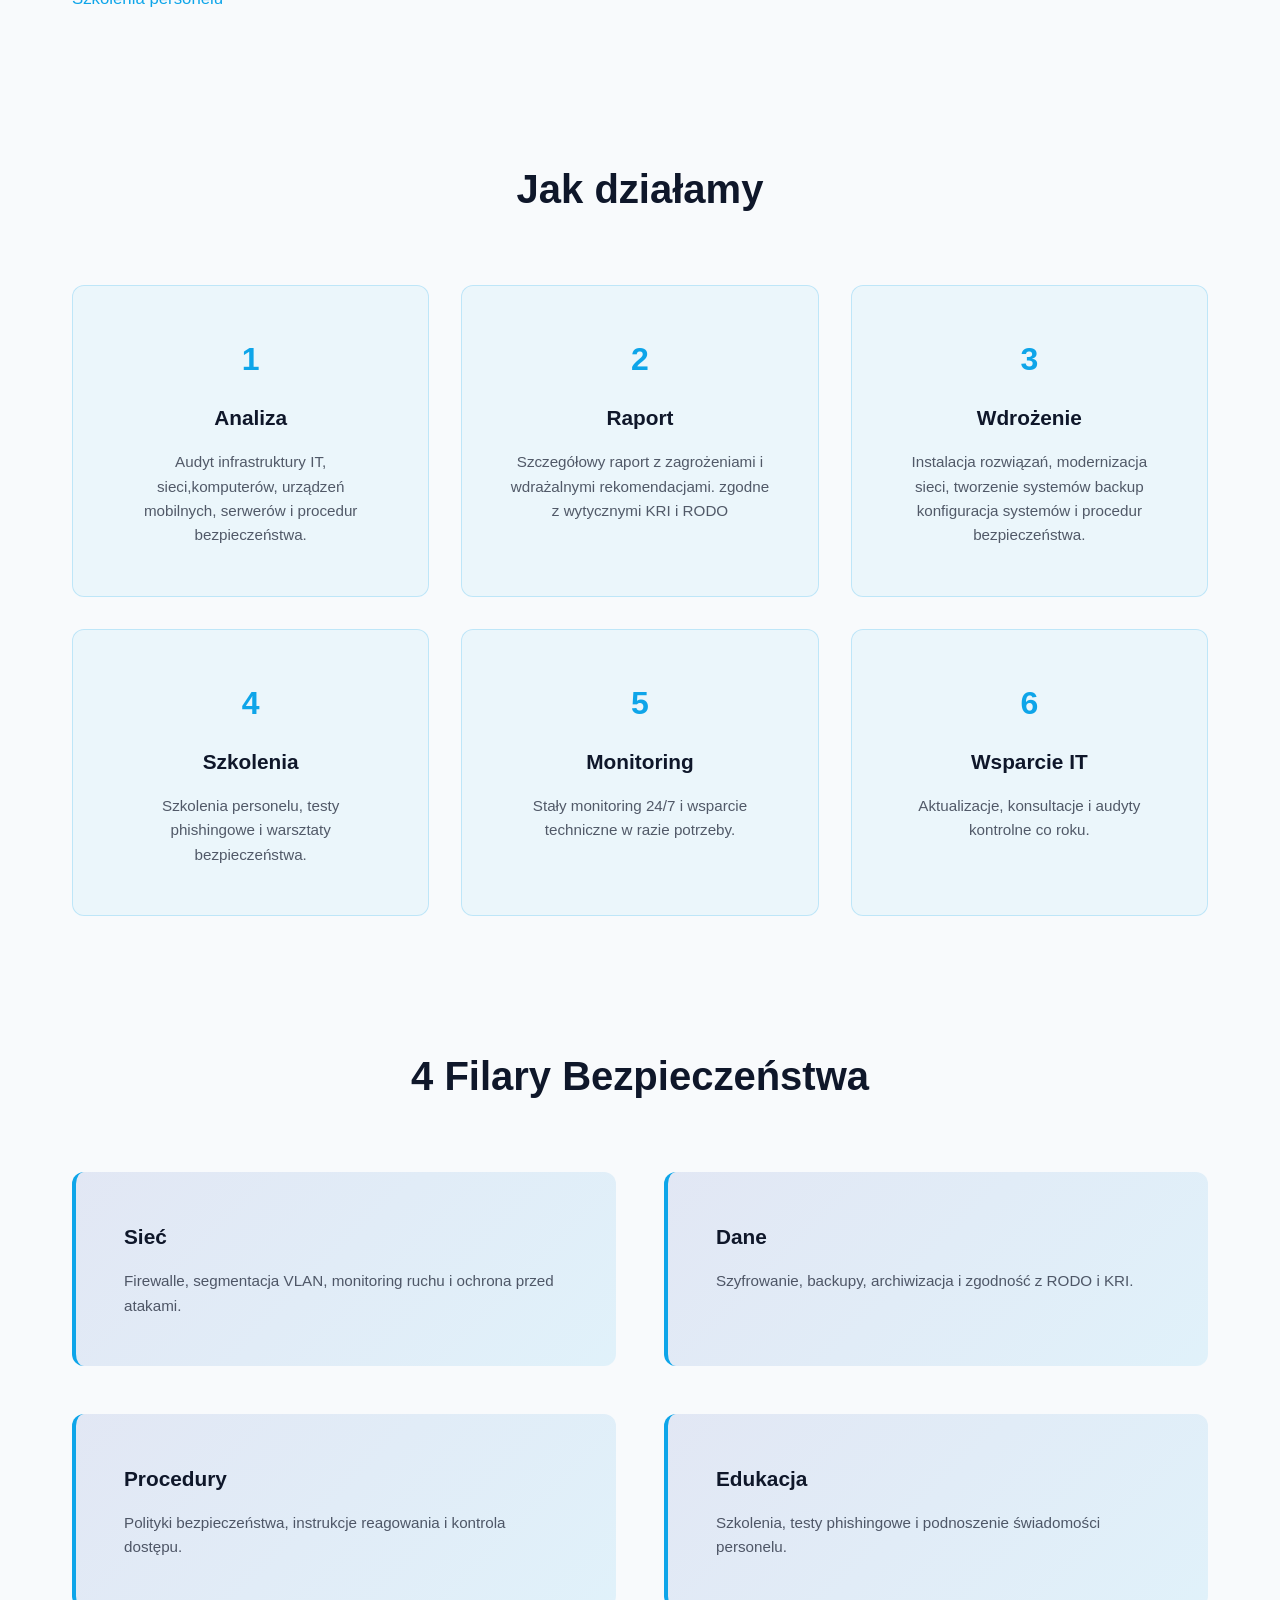
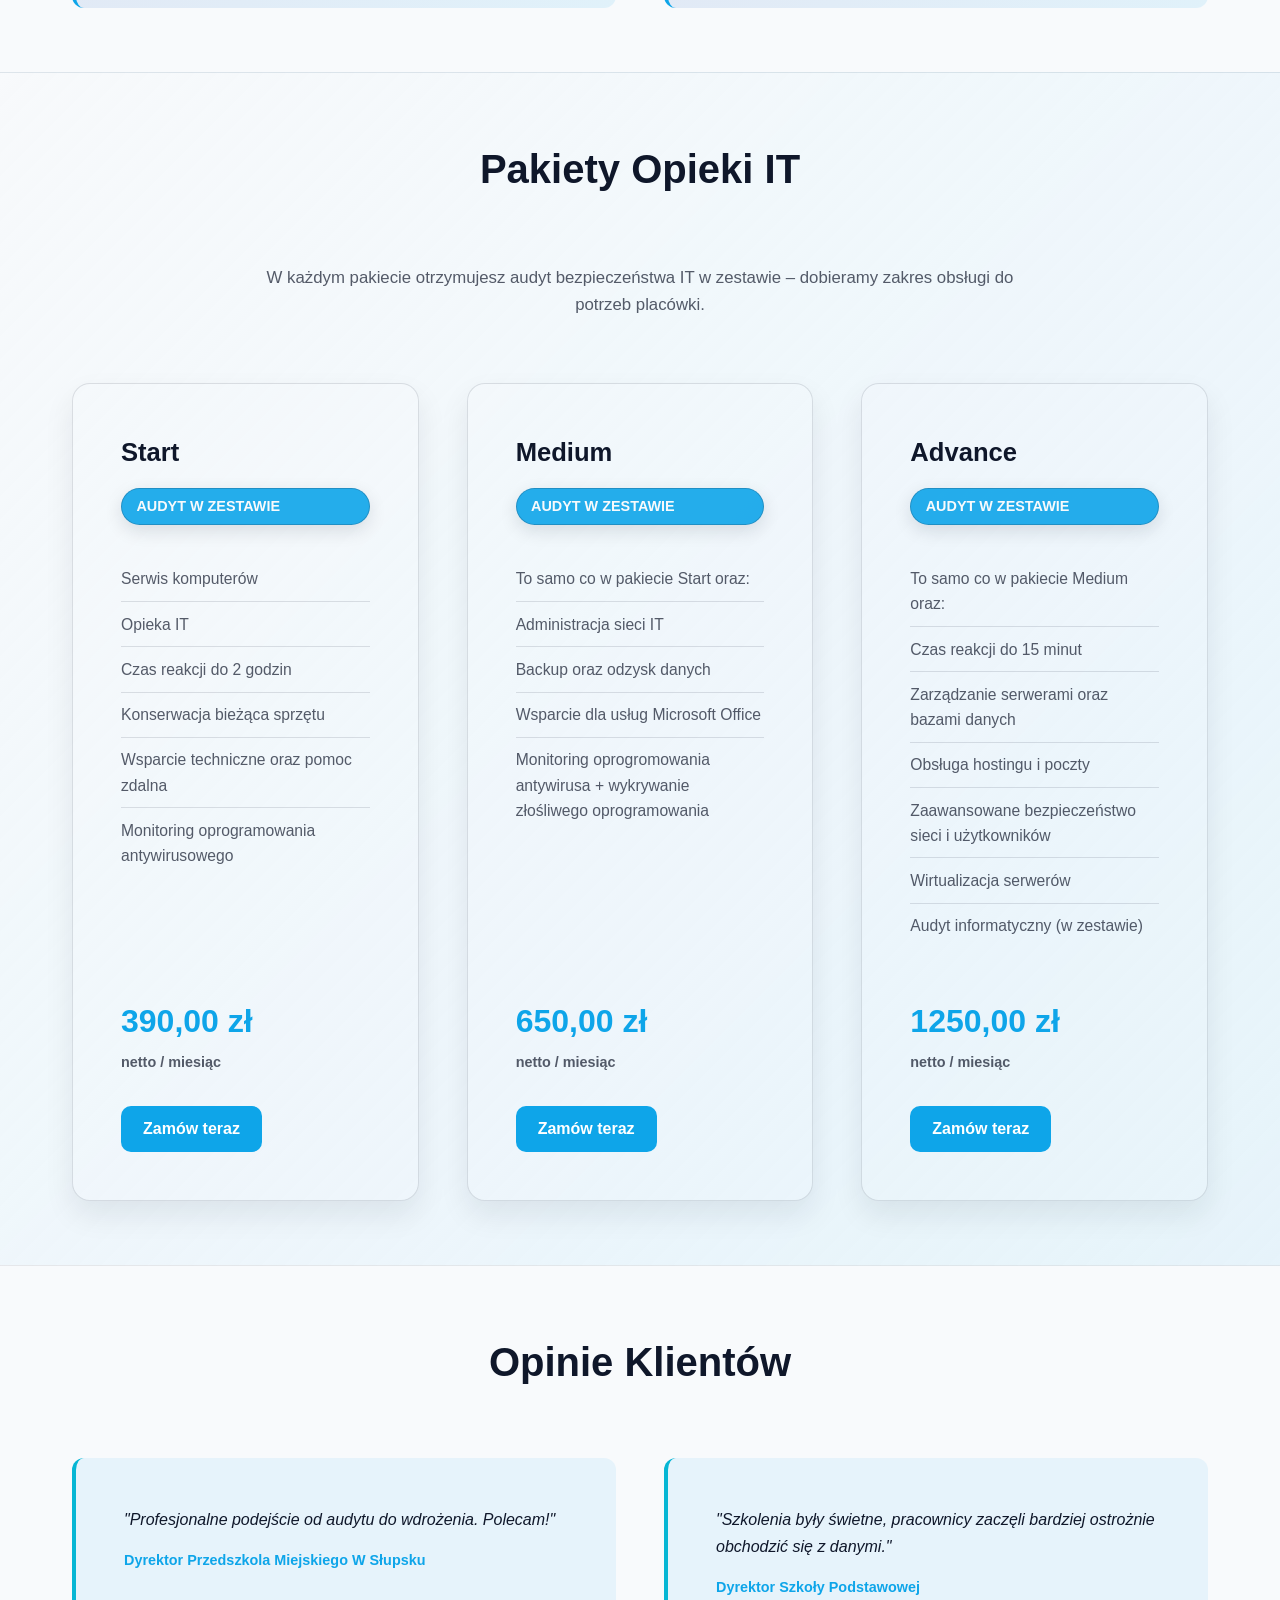
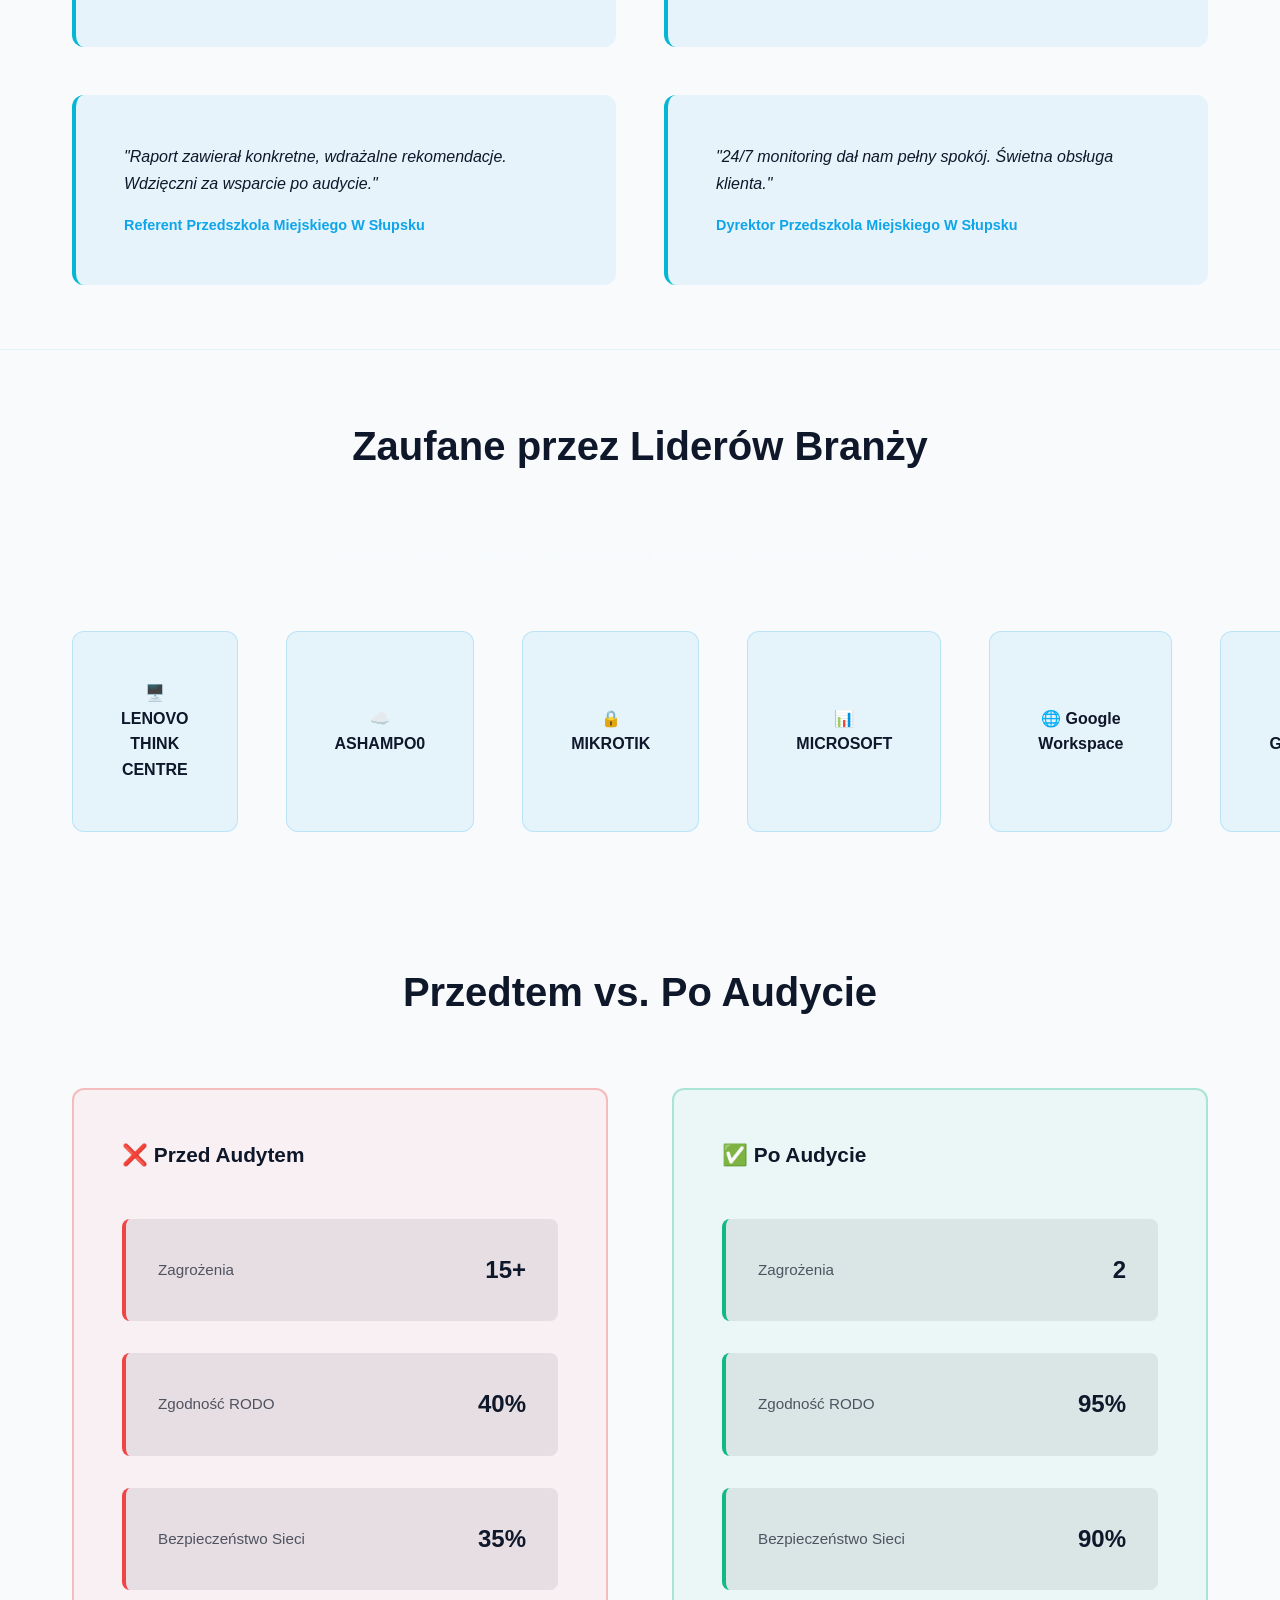
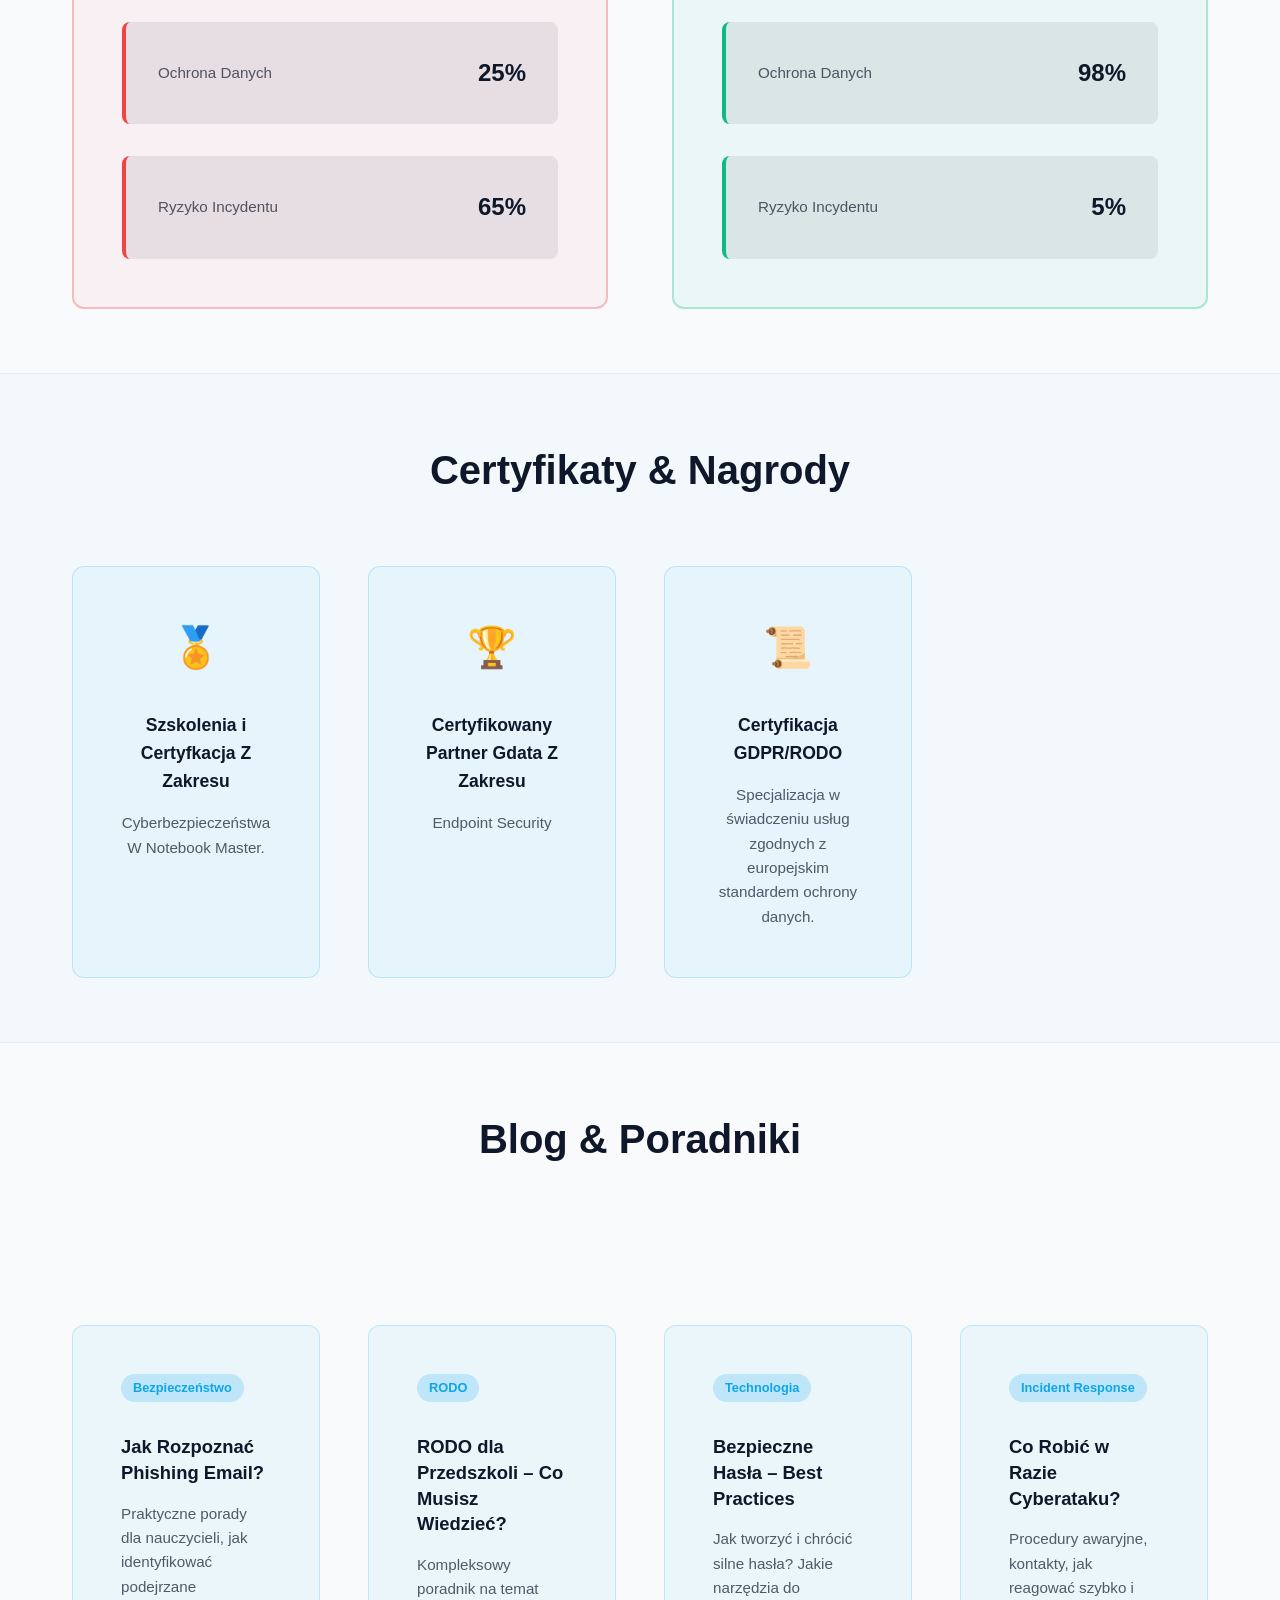
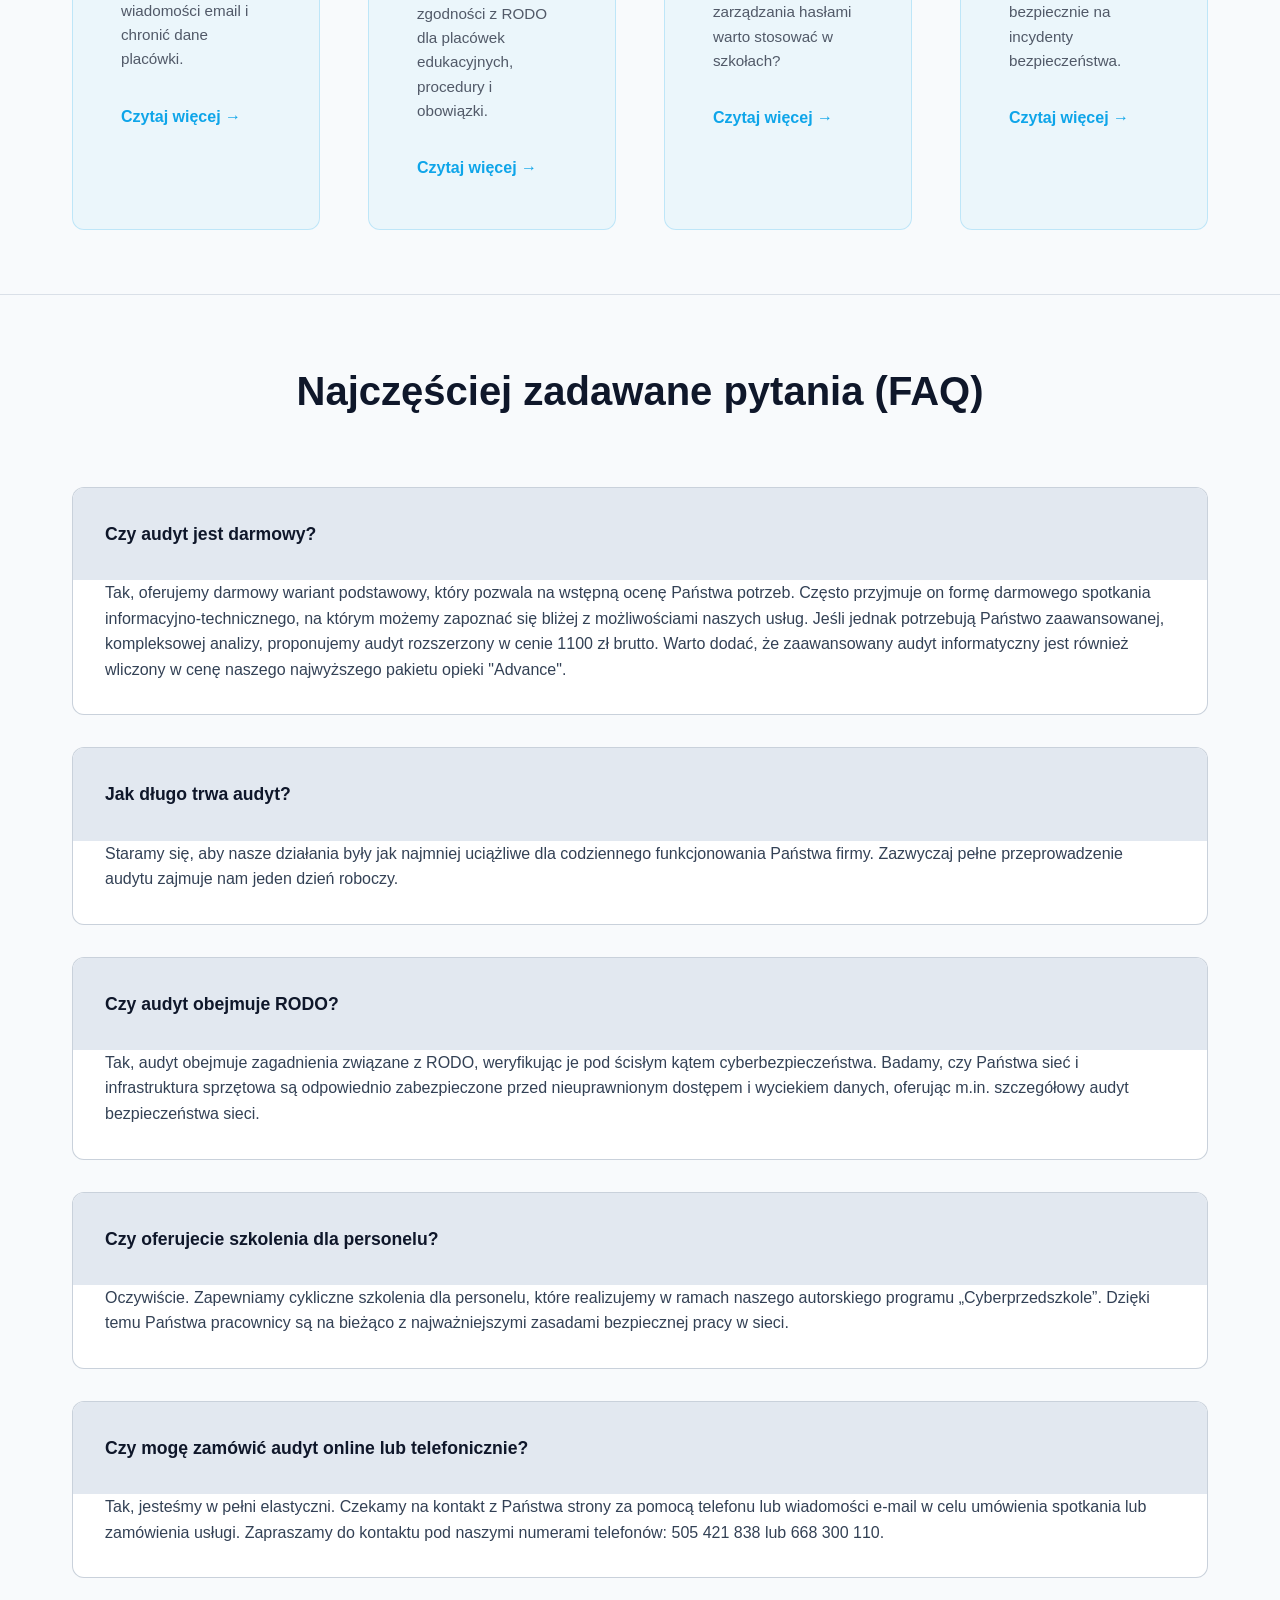
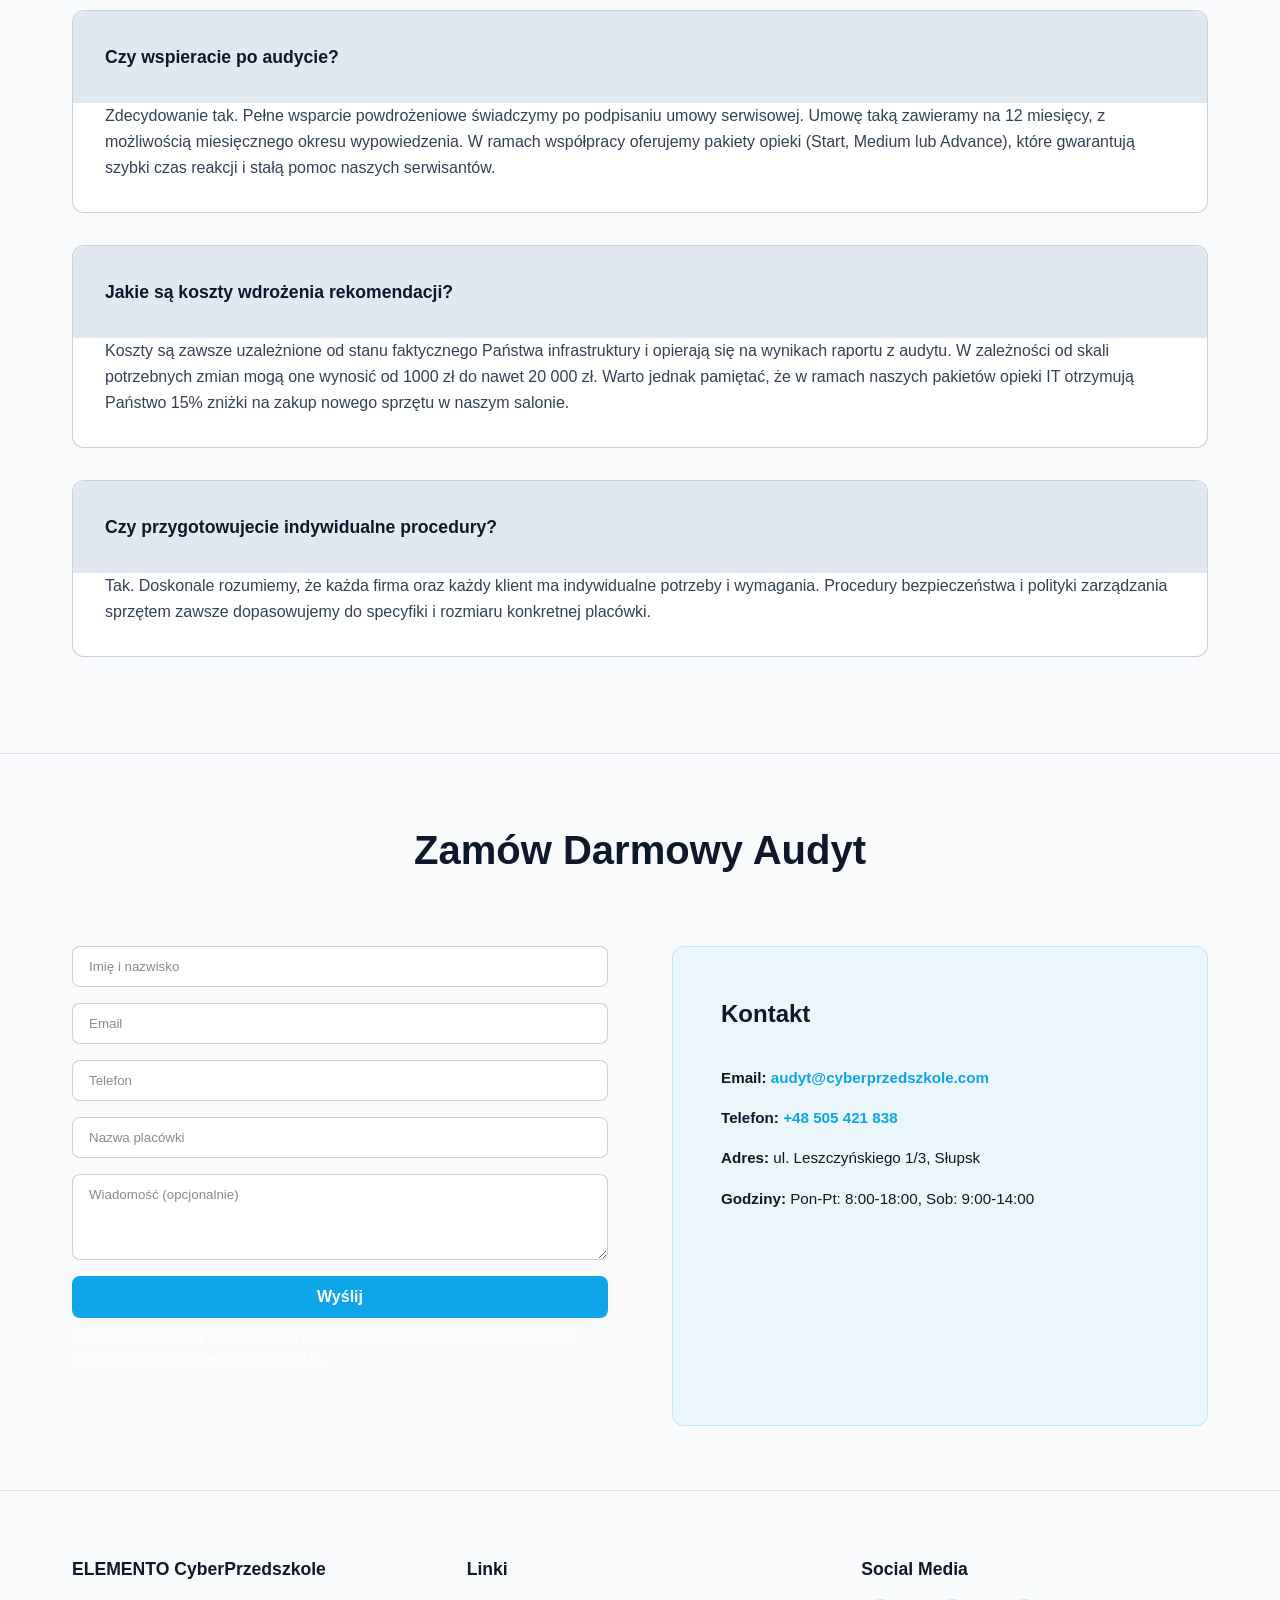
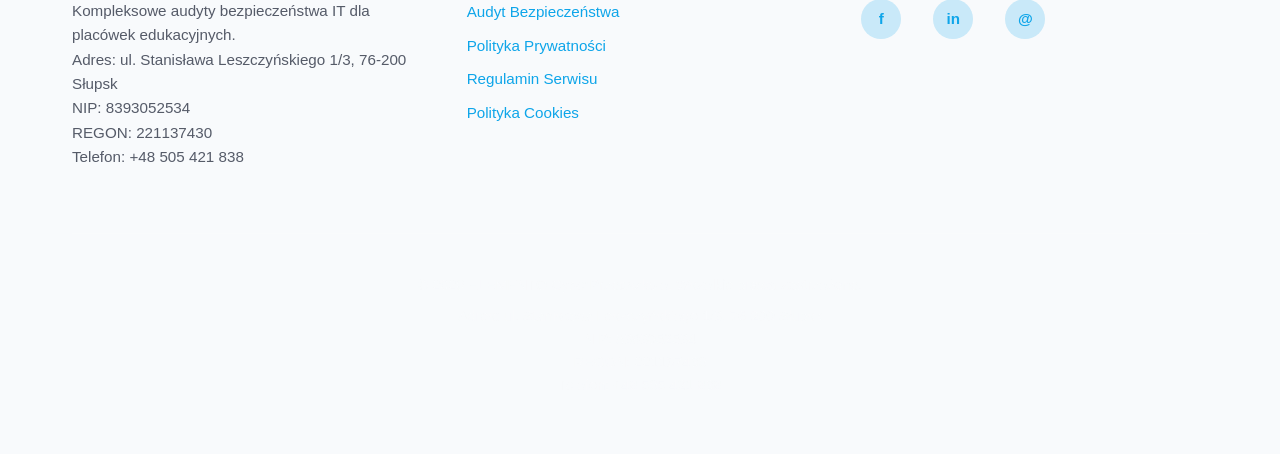
==== commit 6ac7f895: "Add files via upload" ====
--- a/cyberprzedszkole-obecny-białe/index.html
+++ b/cyberprzedszkole-obecny-białe/index.html
@@ -23,8 +23,8 @@
     <meta property="og:locale" content="pl_PL">
 
     <!-- Favicon -->
-    <link rel="icon" type="image/png" href="/pirtrues/favicon.png">
-    <link rel="apple-touch-icon" href="/pirtrues/favicon.png">
+    <link rel="icon" type="image/png" href="pirtrues/favicon.png">
+    <link rel="apple-touch-icon" href="pirtrues/favicon.png">
 
     <!-- PWA -->
     <link rel="manifest" href="manifest.json">
@@ -43,7 +43,7 @@
     <header class="main-header">
         <div class="container header-wrapper">
             <div class="logo-section">
-                <img src="/pirtrues/nowelogo.png" alt="Logo ELEMENTO CyberPrzedszkole" class="logo-img">
+                <img src="pirtrues/nowelogo.png" alt="Logo ELEMENTO CyberPrzedszkole" class="logo-img">
                 <div class="logo-text">
                     <h1 class="logo-title">ELEMENTO</h1>
                     <span class="logo-subtitle">CyberPrzedszkole</span>
@@ -80,9 +80,8 @@
         <div class="container">
             <div class="about-content">
                 <div class="about-text">
-                    <h2>Dlaczego ELEMENTO?</h2>
-                    <p>Każda placówka edukacyjna zasługuje na bezpieczną infrastrukturę IT. Ponad 40 audytów, 20+ placówek zabezpieczonych, 
-                        10+ lat doświadczenia.</p>
+                    <h2>Dlaczego CyberPrzedszkole ?</h2>
+                    <p>Każda placówka edukacyjna zasługuje na infrastrukturę IT, która gwarantuje spokój i bezpieczeństwo. Zapewniamy pełną zgodność z wymogami KSC, RODO oraz KRI, przekładając skomplikowane przepisy na realną ochronę Twojej jednostki.</p>
                         <SPAN></SPAN>
                     <ul class="about-list">
                         <li>Certyfikat notebook master</li>
@@ -147,7 +146,7 @@
                 </div>
                 <div class="process-card">
                     <div class="number">6</div>
-                    <h3>Wsparcie</h3>
+                    <h3>Wsparcie IT</h3>
                     <p>Aktualizacje, konsultacje i audyty kontrolne co roku.</p>
                 </div>
             </div>
@@ -386,30 +385,69 @@
                     <div class="blog-category">Bezpieczeństwo</div>
                     <h3>Jak Rozpoznać Phishing Email?</h3>
                     <p>Praktyczne porady dla nauczycieli, jak identyfikować podejrzane wiadomości email i chronić dane placówki.</p>
-                    <a href="/blog.html" class="blog-link">Czytaj więcej →</a>
+                    <a href="blog.html" class="blog-link">Czytaj więcej →</a>
                 </article>
                 <article class="blog-card">
                     <div class="blog-category">RODO</div>
                     <h3>RODO dla Przedszkoli – Co Musisz Wiedzieć?</h3>
                     <p>Kompleksowy poradnik na temat zgodności z RODO dla placówek edukacyjnych, procedury i obowiązki.</p>
-                    <a href="/blog.html" class="blog-link">Czytaj więcej →</a>
+                    <a href="blog.html" class="blog-link">Czytaj więcej →</a>
                 </article>
                 <article class="blog-card">
                     <div class="blog-category">Technologia</div>
                     <h3>Bezpieczne Hasła – Best Practices</h3>
                     <p>Jak tworzyć i chrócić silne hasła? Jakie narzędzia do zarządzania hasłami warto stosować w szkołach?</p>
-                    <a href="/blog.html" class="blog-link">Czytaj więcej →</a>
+                    <a href="blog.html" class="blog-link">Czytaj więcej →</a>
                 </article>
                 <article class="blog-card">
                     <div class="blog-category">Incident Response</div>
                     <h3>Co Robić w Razie Cyberataku?</h3>
                     <p>Procedury awaryjne, kontakty, jak reagować szybko i bezpiecznie na incydenty bezpieczeństwa.</p>
-                    <a href="/blog.html" class="blog-link">Czytaj więcej →</a>
-                </article>
-            </div>
-        </div>
-    </section>
-
+                    <a href="blog.html" class="blog-link">Czytaj więcej →</a>
+                </article>
+            </div>
+        </div>
+    </section>
+
+
+    <!-- ================= FAQ SECTION ================= -->
+    <section id="faq" class="faq-section">
+        <div class="container">
+            <h2 class="section-title">Najczęściej zadawane pytania (FAQ)</h2>
+            <div class="faq-item">
+                <h3>Czy audyt jest darmowy?</h3>
+                <p>Tak, oferujemy darmowy wariant podstawowy, który pozwala na wstępną ocenę Państwa potrzeb. Często przyjmuje on formę darmowego spotkania informacyjno-technicznego, na którym możemy zapoznać się bliżej z możliwościami naszych usług. Jeśli jednak potrzebują Państwo zaawansowanej, kompleksowej analizy, proponujemy audyt rozszerzony w cenie 1100 zł brutto. Warto dodać, że zaawansowany audyt informatyczny jest również wliczony w cenę naszego najwyższego pakietu opieki "Advance".</p>
+            </div>
+            <div class="faq-item">
+                <h3>Jak długo trwa audyt?</h3>
+                <p>Staramy się, aby nasze działania były jak najmniej uciążliwe dla codziennego funkcjonowania Państwa firmy. Zazwyczaj pełne przeprowadzenie audytu zajmuje nam jeden dzień roboczy.</p>
+            </div>
+            <div class="faq-item">
+                <h3>Czy audyt obejmuje RODO?</h3>
+                <p>Tak, audyt obejmuje zagadnienia związane z RODO, weryfikując je pod ścisłym kątem cyberbezpieczeństwa. Badamy, czy Państwa sieć i infrastruktura sprzętowa są odpowiednio zabezpieczone przed nieuprawnionym dostępem i wyciekiem danych, oferując m.in. szczegółowy audyt bezpieczeństwa sieci.</p>
+            </div>
+            <div class="faq-item">
+                <h3>Czy oferujecie szkolenia dla personelu?</h3>
+                <p>Oczywiście. Zapewniamy cykliczne szkolenia dla personelu, które realizujemy w ramach naszego autorskiego programu „Cyberprzedszkole”. Dzięki temu Państwa pracownicy są na bieżąco z najważniejszymi zasadami bezpiecznej pracy w sieci.</p>
+            </div>
+            <div class="faq-item">
+                <h3>Czy mogę zamówić audyt online lub telefonicznie?</h3>
+                <p>Tak, jesteśmy w pełni elastyczni. Czekamy na kontakt z Państwa strony za pomocą telefonu lub wiadomości e-mail w celu umówienia spotkania lub zamówienia usługi. Zapraszamy do kontaktu pod naszymi numerami telefonów: 505 421 838 lub 668 300 110.</p>
+            </div>
+            <div class="faq-item">
+                <h3>Czy wspieracie po audycie?</h3>
+                <p>Zdecydowanie tak. Pełne wsparcie powdrożeniowe świadczymy po podpisaniu umowy serwisowej. Umowę taką zawieramy na 12 miesięcy, z możliwością miesięcznego okresu wypowiedzenia. W ramach współpracy oferujemy pakiety opieki (Start, Medium lub Advance), które gwarantują szybki czas reakcji i stałą pomoc naszych serwisantów.</p>
+            </div>
+            <div class="faq-item">
+                <h3>Jakie są koszty wdrożenia rekomendacji?</h3>
+                <p>Koszty są zawsze uzależnione od stanu faktycznego Państwa infrastruktury i opierają się na wynikach raportu z audytu. W zależności od skali potrzebnych zmian mogą one wynosić od 1000 zł do nawet 20 000 zł. Warto jednak pamiętać, że w ramach naszych pakietów opieki IT otrzymują Państwo 15% zniżki na zakup nowego sprzętu w naszym salonie.</p>
+            </div>
+            <div class="faq-item">
+                <h3>Czy przygotowujecie indywidualne procedury?</h3>
+                <p>Tak. Doskonale rozumiemy, że każda firma oraz każdy klient ma indywidualne potrzeby i wymagania. Procedury bezpieczeństwa i polityki zarządzania sprzętem zawsze dopasowujemy do specyfiki i rozmiaru konkretnej placówki.</p>
+            </div>
+        </div>
+    </section>
 
     <!-- ================= CONTACT SECTION ================= -->
     <section id="contact" class="contact-section">
@@ -444,14 +482,18 @@
                 <div class="footer-section">
                     <h3>ELEMENTO CyberPrzedszkole</h3>
                     <p>Kompleksowe audyty bezpieczeństwa IT dla placówek edukacyjnych.</p>
+                    <p>Adres: ul. Stanisława Leszczyńskiego 1/3, 76-200 Słupsk<br>
+                                NIP: 8393052534<br>
+                                REGON: 221137430<br>    
+                                Telefon: +48 505 421 838</p>
                 </div>
                 <div class="footer-section">
                     <h4>Linki</h4>
                     <ul>
-                        <li><a href="/audit.html">Audyt Bezpieczeństwa</a></li>
-                        <li><a href="/privacy.html">Polityka Prywatności</a></li>
-                        <li><a href="/terms.html">Regulamin Serwisu</a></li>
-                        <li><a href="/cookies.html">Polityka Cookies</a></li>
+                        <li><a href="audit.html">Audyt Bezpieczeństwa</a></li>
+                        <li><a href="privacy.html">Polityka Prywatności</a></li>
+                        <li><a href="terms.html">Regulamin Serwisu</a></li>
+                        <li><a href="cookies.html">Polityka Cookies</a></li>
                     </ul>
                 </div>
                 <div class="footer-section">
@@ -465,7 +507,10 @@
             </div>
             <div class="footer-bottom">
                 <p>&copy; 2026 ELEMENTO CyberPrzedszkole. Wszelkie prawa zastrzeżone.</p>
-                <p>NIP: 839-124-XX-XX | ul. Leszczyńskiego 1/3, Słupsk</p>
+                <p>Adres: ul. Stanisława Leszczyńskiego 1/3, 76-200 Słupsk<br>
+NIP: 8393052534<br>
+REGON: 221137430<br>
+Telefon: +48 505 421 838</p>
             </div>
         </div>
     </footer>
@@ -483,4 +528,4 @@
 
 </body>
 
-</html>+</html> 
--- a/cyberprzedszkole-obecny-białe/style.css
+++ b/cyberprzedszkole-obecny-białe/style.css
@@ -795,6 +795,49 @@
 
 .blog-link:hover {
     color: var(--color-accent);
+}
+
+
+/* ================= FAQ SECTION ================= */
+.faq-section {
+    background-color: #f8fafc;
+    padding: var(--spacing-xl) var(--spacing-md);
+    border-top: 1px solid rgba(148, 163, 184, 0.3);
+    border-bottom: 1px solid rgba(148, 163, 184, 0.3);
+}
+.faq-section .faq-item {
+    background: #ffffff;
+    border: 1px solid rgba(148, 163, 184, 0.5);
+    border-radius: 12px;
+    margin-bottom: var(--spacing-md);
+    overflow: hidden;
+    transition: var(--transition);
+    cursor: pointer;
+}
+.faq-section .faq-item:hover {
+    transform: translateY(-2px);
+    box-shadow: 0 8px 20px rgba(15, 23, 42, 0.08);
+}
+.faq-section .faq-item h3 {
+    margin: 0;
+    padding: var(--spacing-md);
+    cursor: pointer;
+    display: flex;
+    align-items: center;
+    justify-content: space-between;
+    background: #e2e8f0;
+    color: #0f172a;
+    font-size: 1.1rem;
+}
+.faq-section .faq-item h3::after {
+    content: "";
+}
+.faq-section .faq-item p {
+    margin: 0;
+    padding: 0 var(--spacing-md) var(--spacing-md) var(--spacing-md);
+    color: #334155;
+    display: block;
+    line-height: 1.6;
 }
 
 
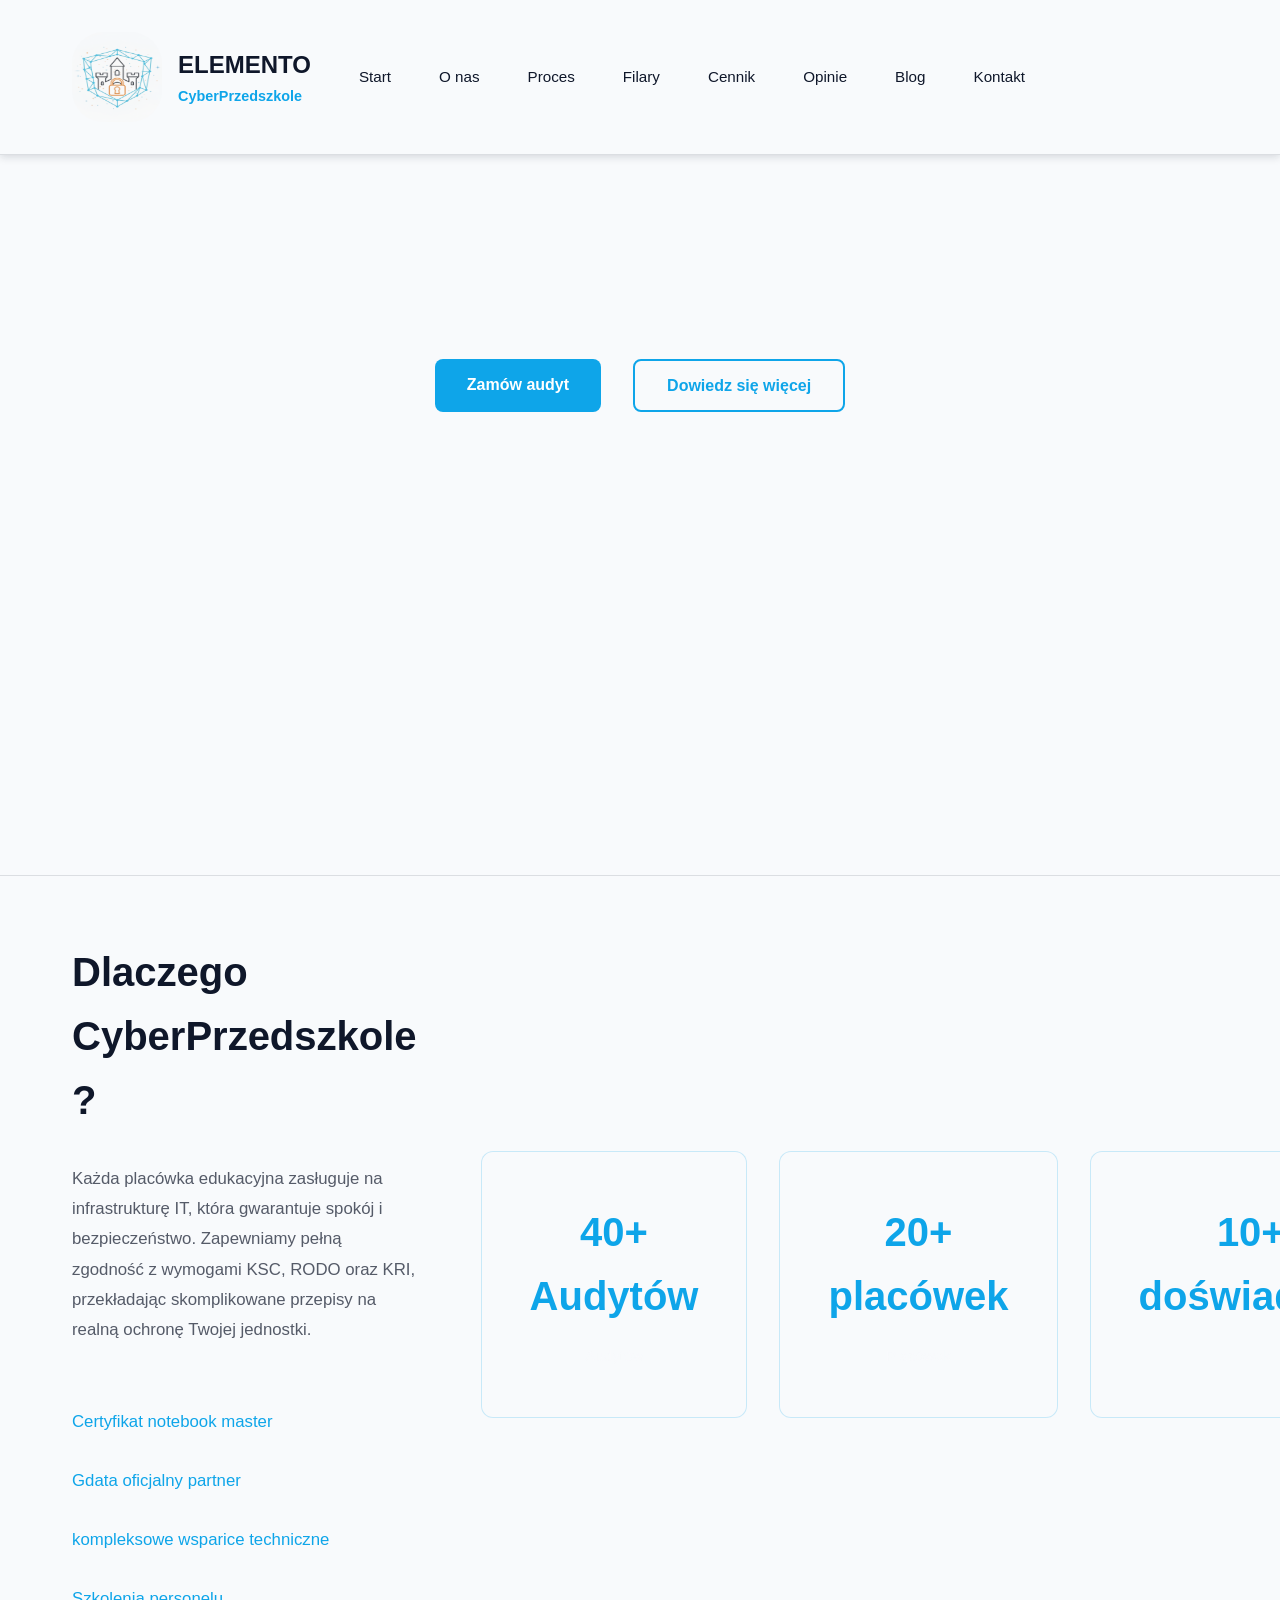
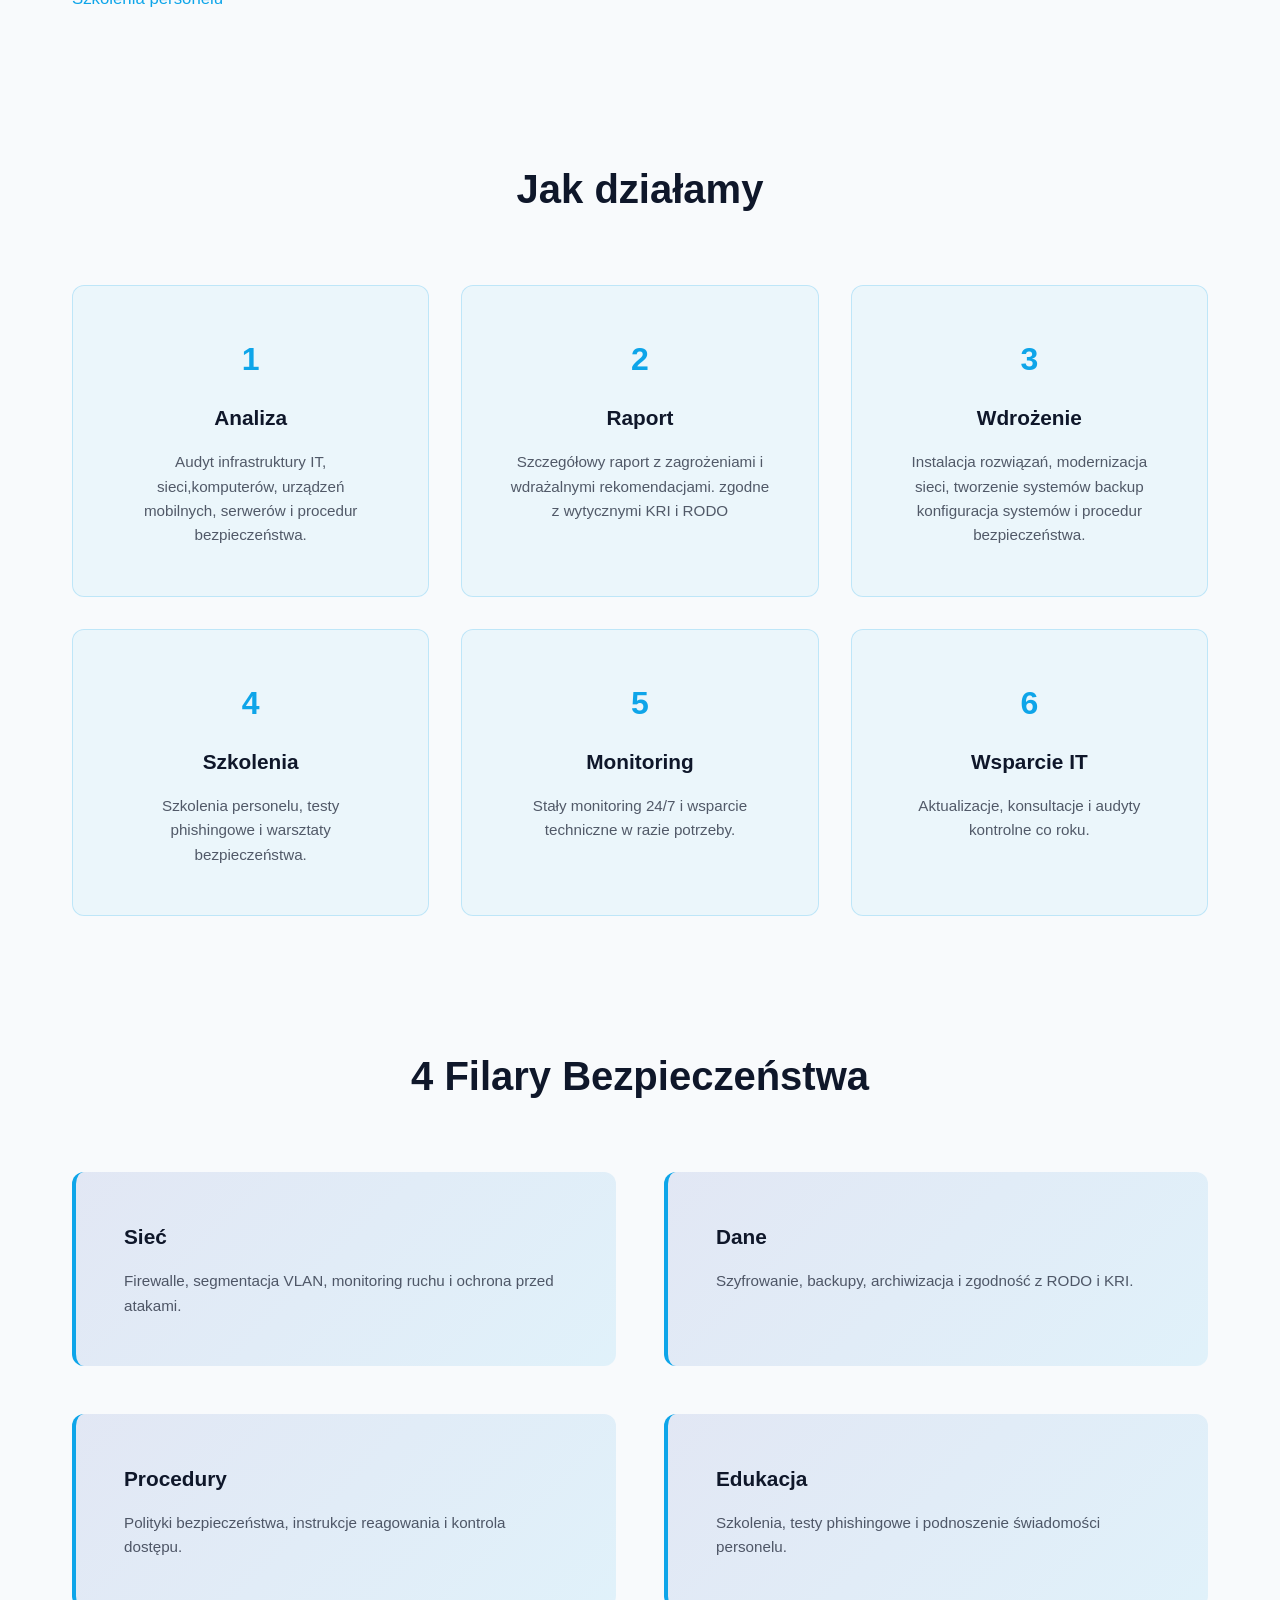
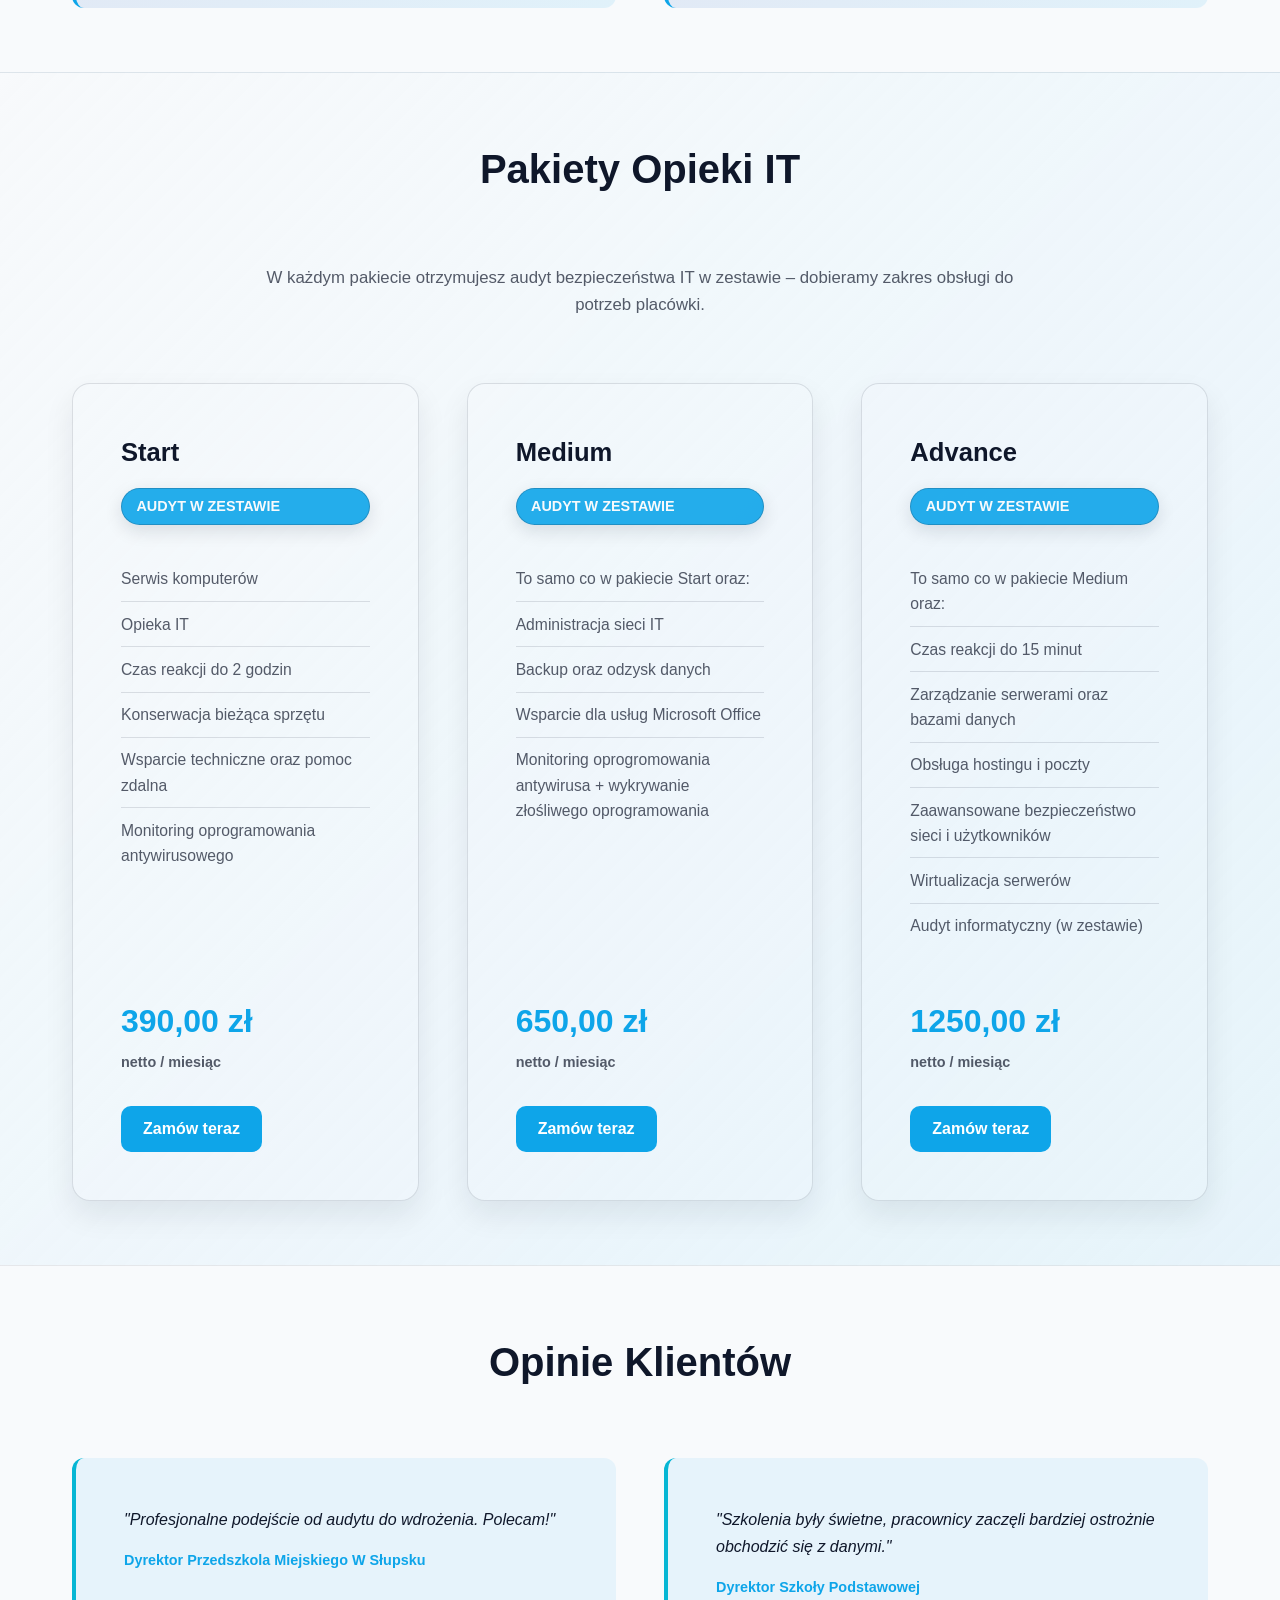
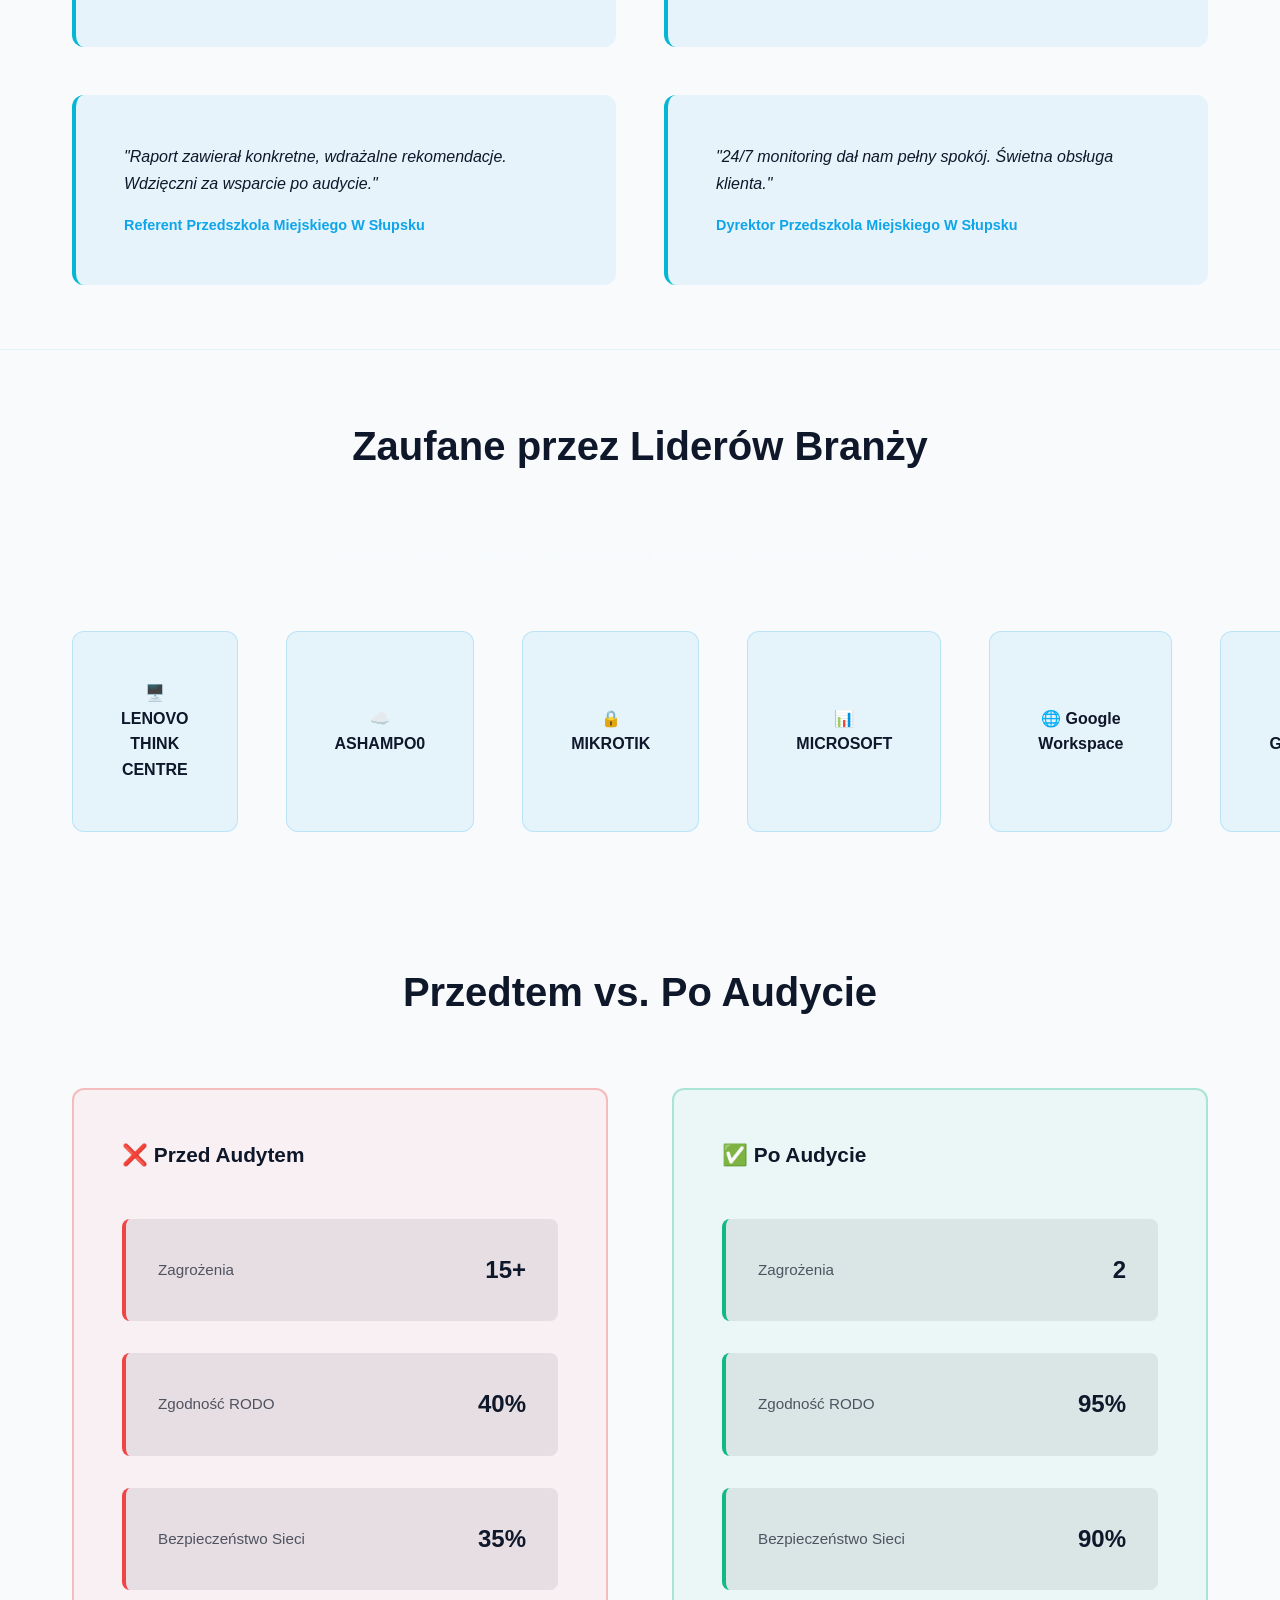
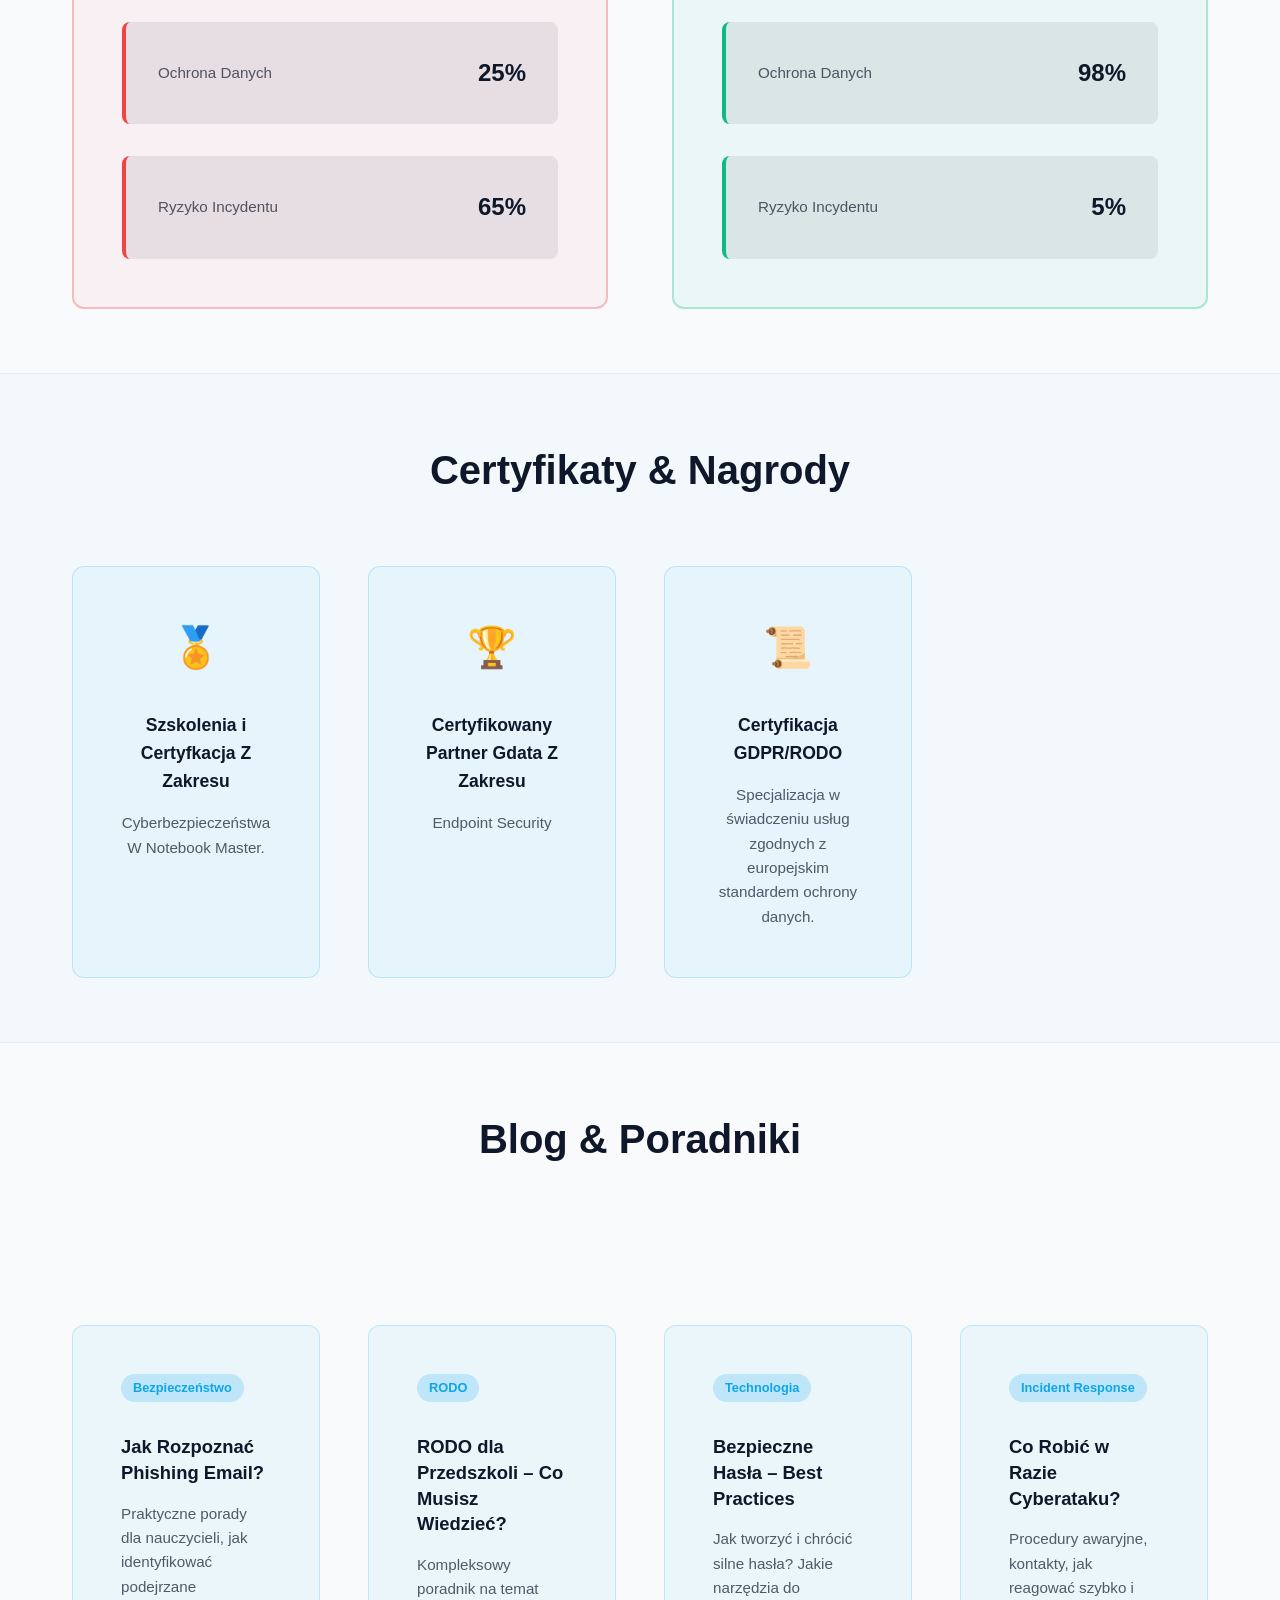
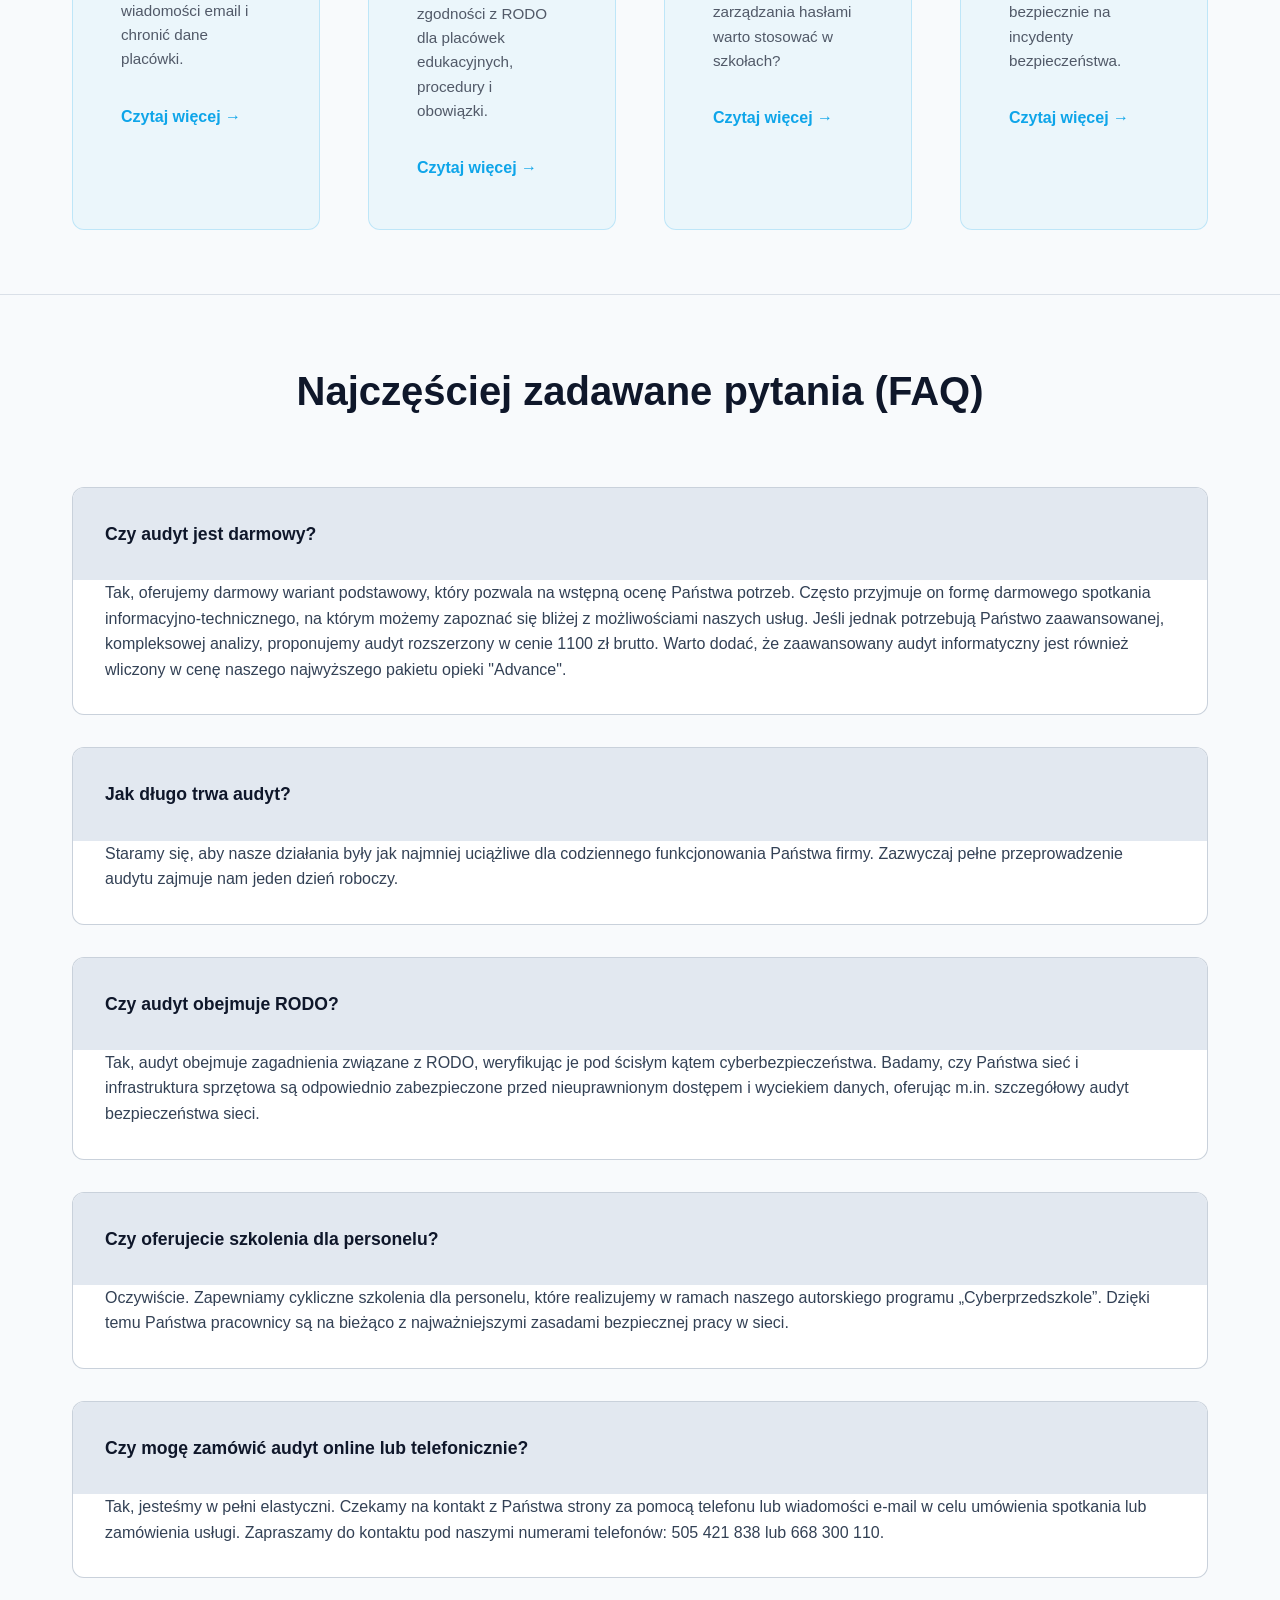
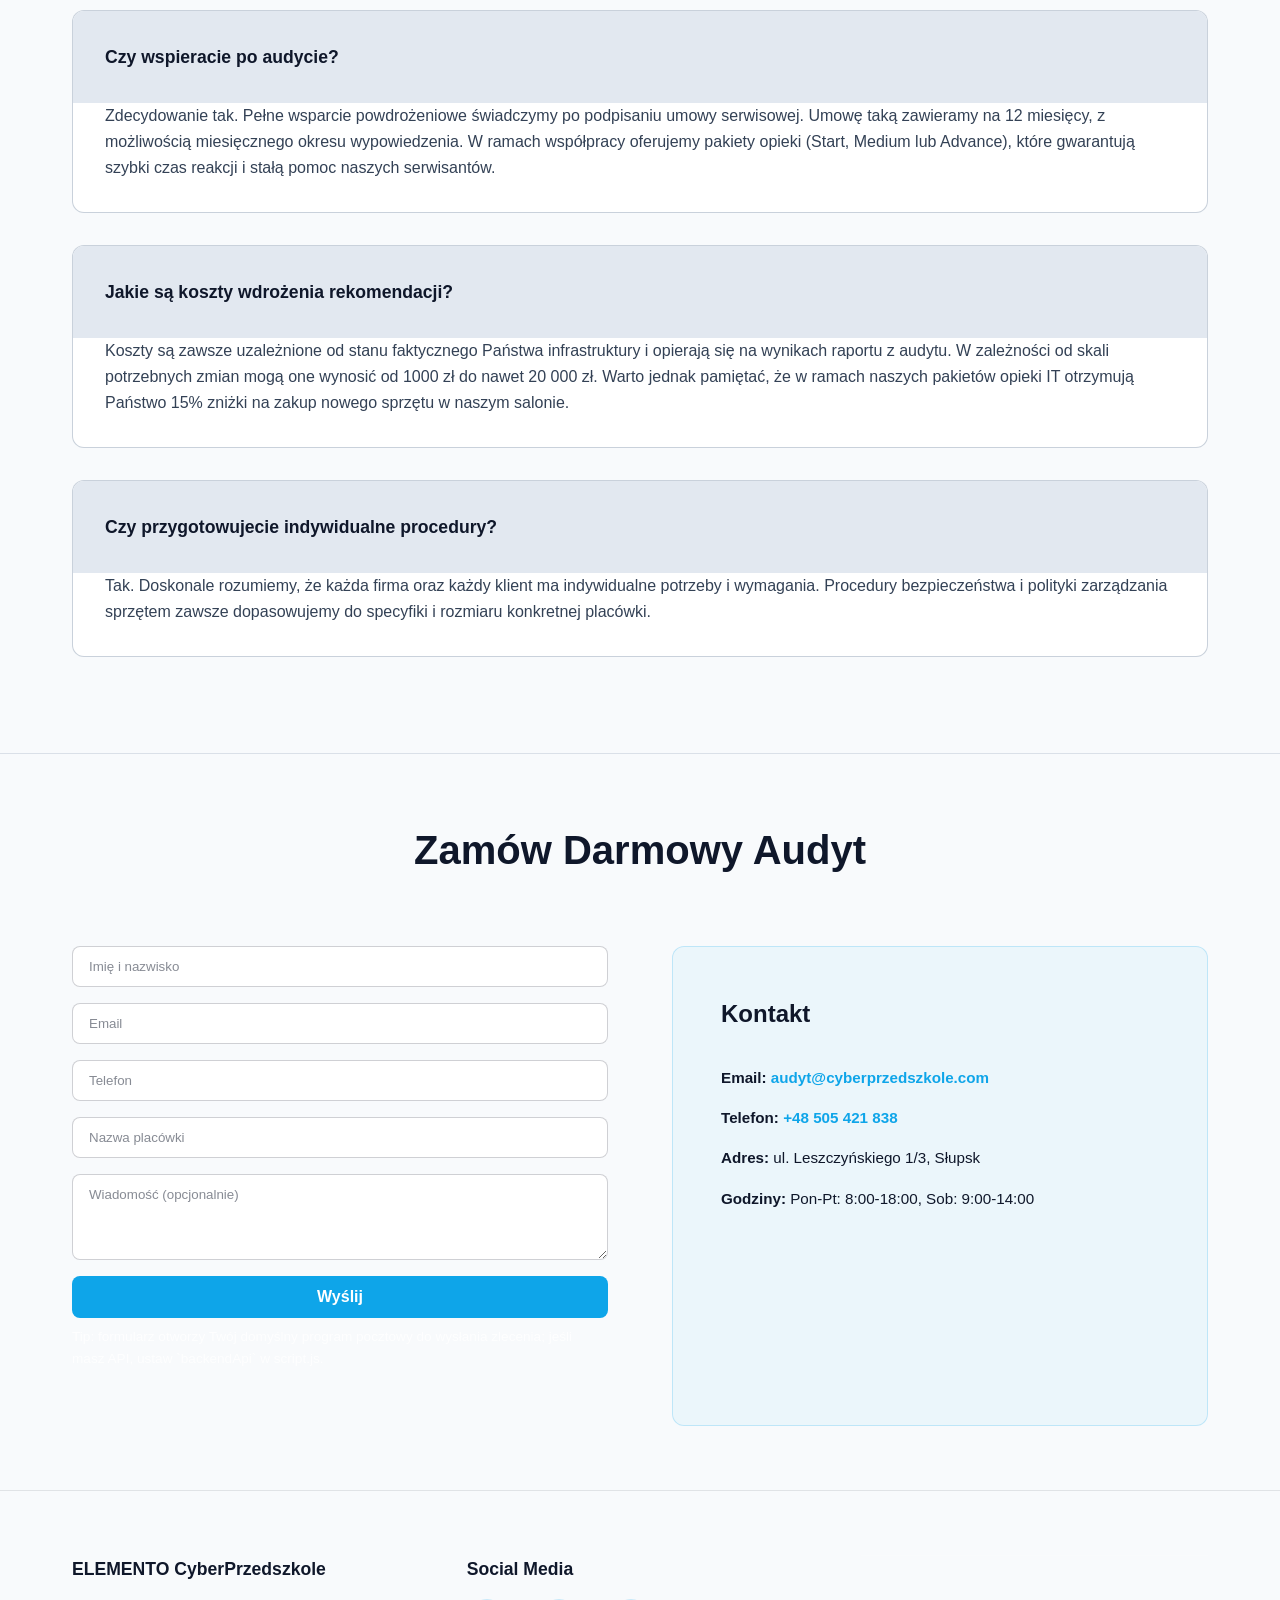
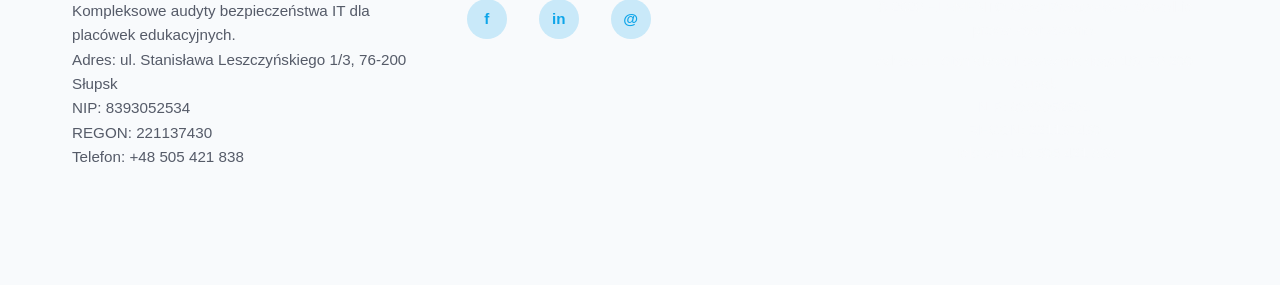
==== commit e1357fbf: "Add files via upload" ====
--- a/cyberprzedszkole-obecny-białe/index.html
+++ b/cyberprzedszkole-obecny-białe/index.html
@@ -488,14 +488,14 @@
                                 Telefon: +48 505 421 838</p>
                 </div>
                 <div class="footer-section">
+                    
+                    <!--
                     <h4>Linki</h4>
                     <ul>
-                        <li><a href="audit.html">Audyt Bezpieczeństwa</a></li>
-                        <li><a href="privacy.html">Polityka Prywatności</a></li>
-                        <li><a href="terms.html">Regulamin Serwisu</a></li>
-                        <li><a href="cookies.html">Polityka Cookies</a></li>
+              tutaj niech pan wstawi linki do polityki prywatności, regulaminu, cookies
                     </ul>
                 </div>
+                      -->
                 <div class="footer-section">
                     <h4>Social Media</h4>
                     <div class="social-links">
--- a/cyberprzedszkole-obecny-białe/style.css
+++ b/cyberprzedszkole-obecny-białe/style.css
@@ -1712,4 +1712,4 @@
 
 #ai-send:hover {
     background: #005ea3;
-}+}
